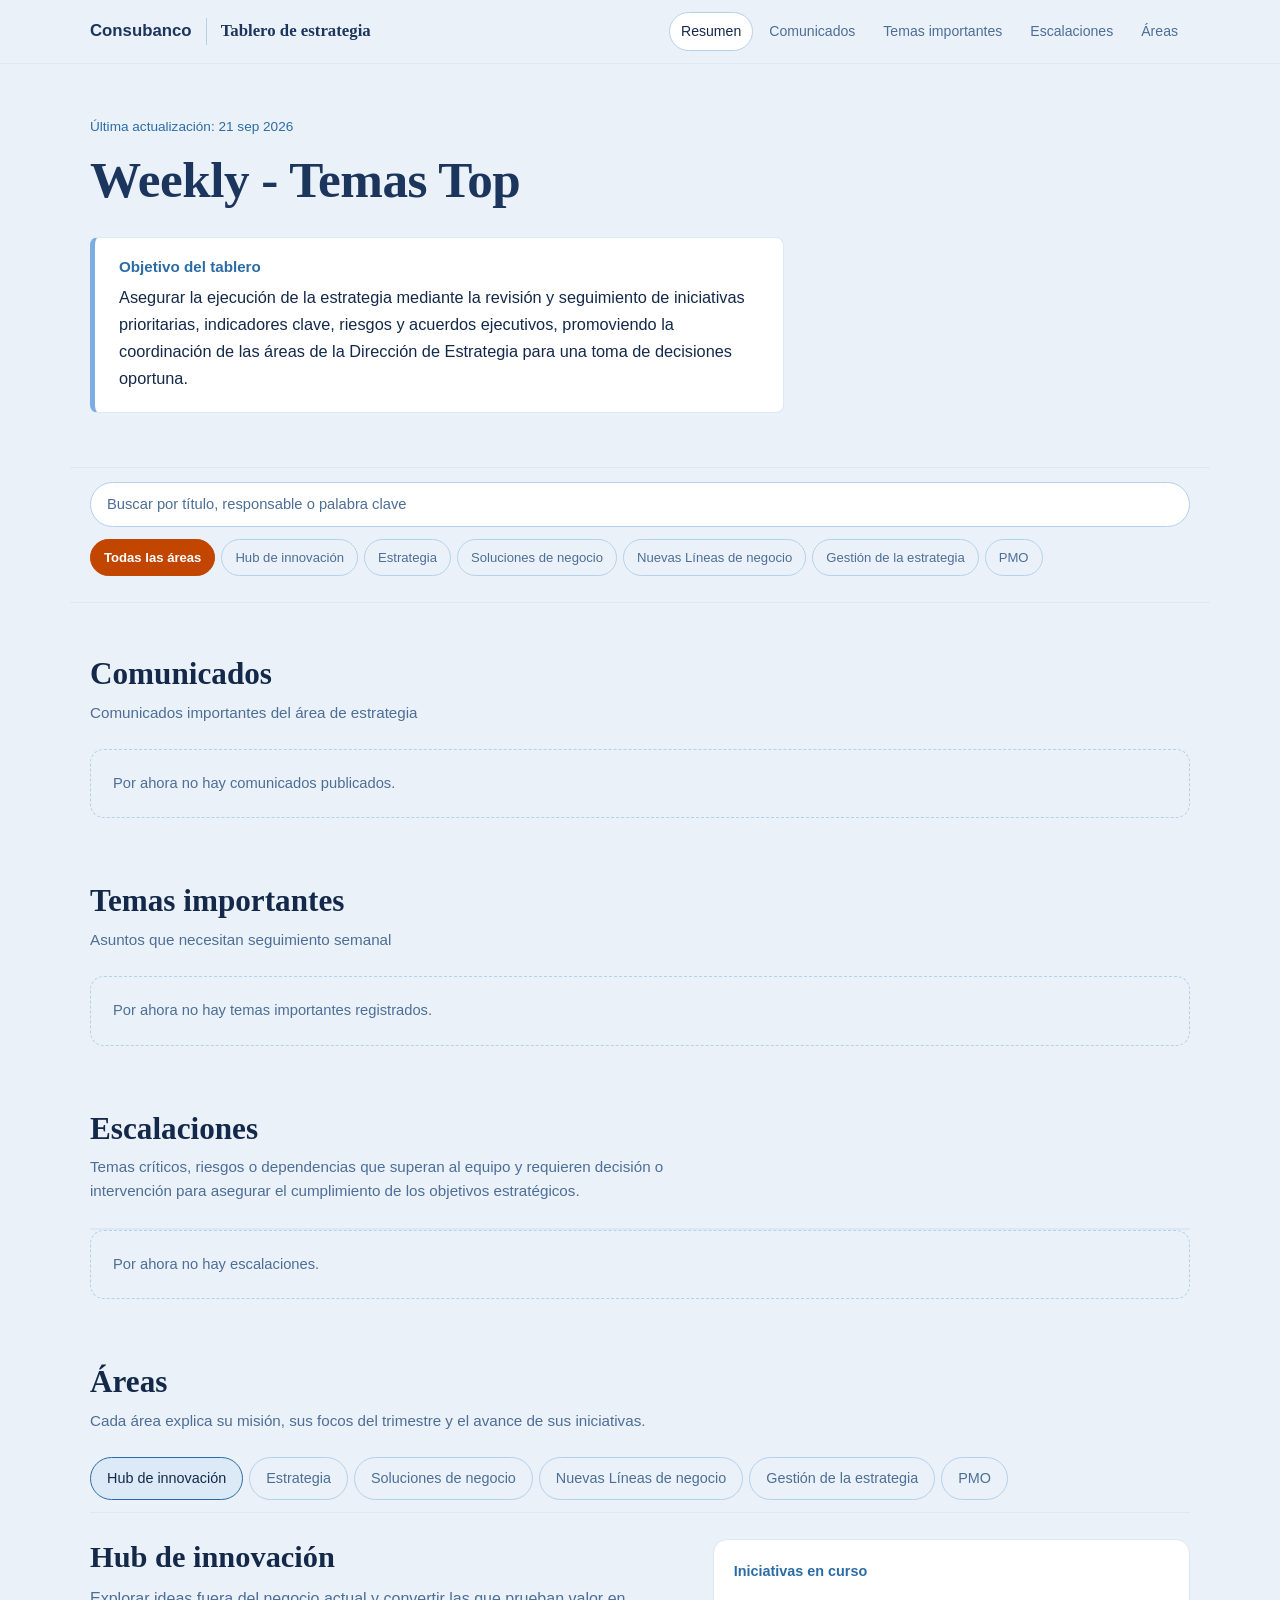
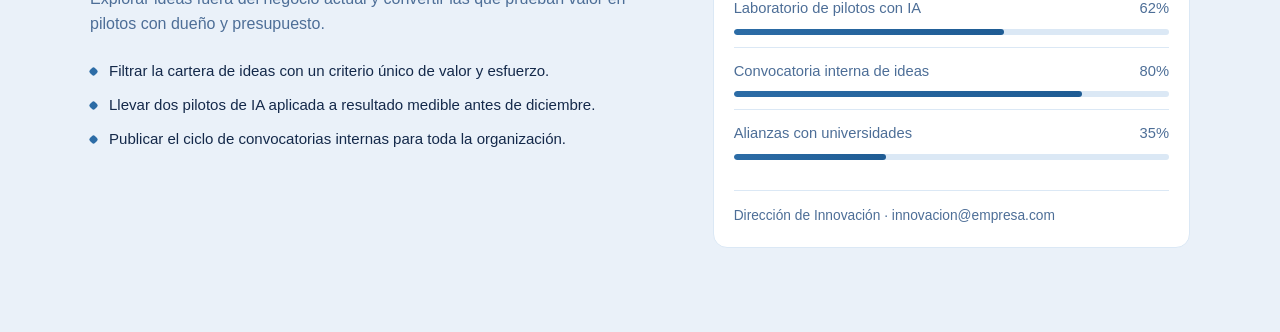
==== index.html @ c2666d83 "index.html" ====
<!DOCTYPE html>
<html lang="es">
<head>
<meta charset="utf-8">
<meta name="viewport" content="width=device-width, initial-scale=1">
<title>Tablero de estrategia · Consubanco</title>
<meta name="description" content="Weekly - Temas Top: comunicados, temas importantes, escalaciones y áreas de la Dirección de Estrategia.">
<meta name="color-scheme" content="light">
<meta name="theme-color" content="#eaf1f9">
<link rel="icon" href="logo-consubanco.png" type="image/png">
<style>
/* =========================================================
Tablero de estrategia — estilos
Paleta corporativa Consubanco, solo tema claro:
Azul Profundo, Azul Horizonte (dominante), Naranja Legado
(atención) y Rojo Cercanía (crítico).
Sin frameworks, sin dependencias externas.
========================================================= */

:root {
/* Paleta corporativa
Azul Profundo #1B355D · Pantone 534 C
Naranja Legado #E75301 · Pantone 166 C
Rojo Cercania #983920 · Pantone 174 C
Azul Horizonte #7DACE3 · Pantone 2142 C */

color-scheme: light;

--profundo: #1b355d; /* Azul Profundo 100% */
--horizonte: #7dace3; /* Azul Horizonte 100% */

--ink: #eaf1f9; /* Azul Horizonte 20%: fondo general */
--panel: #ffffff;
--panel-2: #dceaf7; /* Azul Horizonte 30% */
--line: #b4d1ea; /* Azul Horizonte 50% */
--line-soft: #dbe8f5;
--text: #14294a; /* Azul Profundo */
--muted: #4d6e97;

--azul: #2c6ca6; /* Azul Horizonte oscurecido: legible sobre blanco */
--azul-claro: #1f5c94;
--azul-tenue: #7dace3;
--naranja: #c24500; /* Naranja Legado oscurecido: legible sobre blanco */
--rojo: #8a3320; /* Rojo Cercanía oscurecido */

--radio: 14px;
--radio-s: 8px;
--ancho: 1140px;

--serif: "Iowan Old Style", "Palatino Linotype", Palatino, "Book Antiqua", Georgia, serif;
--sans: -apple-system, BlinkMacSystemFont, "Segoe UI", Roboto, "Helvetica Neue", Arial, sans-serif;
--mono: ui-monospace, SFMono-Regular, "SF Mono", Menlo, Consolas, monospace;
}

* { box-sizing: border-box; }

html { scroll-behavior: smooth; scroll-padding-top: 88px; }

body {
margin: 0;
background: var(--ink);
color: var(--text);
font-family: var(--sans);
font-size: 16px;
line-height: 1.6;
-webkit-font-smoothing: antialiased;
}

h1, h2, h3 { font-family: var(--serif); font-weight: 600; line-height: 1.2; margin: 0; }
p { margin: 0; }
a { color: inherit; }

.visually-hidden {
position: absolute; width: 1px; height: 1px;
padding: 0; margin: -1px; overflow: hidden;
clip: rect(0 0 0 0); white-space: nowrap; border: 0;
}

.skip {
position: absolute; left: -9999px; top: 0; z-index: 100;
background: var(--naranja); color: #ffffff;
padding: 10px 16px; border-radius: 0 0 var(--radio-s) 0;
font-weight: 600; text-decoration: none;
}
.skip:focus { left: 0; }

:focus-visible {
outline: 2px solid var(--naranja);
outline-offset: 2px;
border-radius: 4px;
}

/* ---------------- Barra superior ---------------- */

.topbar {
position: sticky; top: 0; z-index: 30;
background: var(--ink);
background: color-mix(in srgb, var(--ink) 92%, transparent);
backdrop-filter: blur(10px);
border-bottom: 1px solid var(--line-soft);
}
.topbar__inner {
max-width: var(--ancho);
margin: 0 auto;
padding: 12px 20px;
display: flex; align-items: center; gap: 18px; flex-wrap: wrap;
}

.brand { display: flex; align-items: center; gap: 14px; margin-right: auto; }
.brand__logo { display: block; height: 36px; width: auto; max-width: 180px; }
.brand__logo[hidden] { display: none; }
.brand__fallback {
font-weight: 700; font-size: 1.05rem; color: var(--profundo);
padding-right: 14px; border-right: 1px solid var(--line);
}
.brand__titulo {
font-family: var(--serif); font-size: 1.05rem; font-weight: 600; color: var(--profundo);
padding-left: 14px; border-left: 1px solid var(--line);
}
.brand__fallback:not([hidden]) + .brand__titulo { border-left: 0; padding-left: 0; }

.nav { display: flex; gap: 4px; flex-wrap: wrap; }
.nav a {
text-decoration: none;
color: var(--muted);
padding: 7px 11px;
border-radius: 999px;
font-size: .88rem;
border: 1px solid transparent;
}
.nav a:hover { color: var(--text); background: var(--panel); }
.nav a[aria-current="true"] {
color: var(--text);
background: var(--panel);
border-color: var(--line);
}

.ghost {
font: inherit; font-size: .84rem;
color: var(--muted);
background: transparent;
border: 1px solid var(--line);
border-radius: 999px;
padding: 7px 14px;
cursor: pointer;
}
.ghost:hover { color: var(--text); border-color: var(--naranja); }

/* ---------------- Hero / resumen ---------------- */

.hero {
max-width: var(--ancho);
margin: 0 auto;
padding: 52px 20px 28px;
}
.hero__kicker { color: var(--azul); font-size: .85rem; margin-bottom: 12px; }
.hero__foco {
font-size: clamp(2rem, 5vw, 3.2rem);
color: var(--profundo);
letter-spacing: -0.01em;
}

.objetivo {
margin-top: 26px;
max-width: 78ch;
background: var(--panel);
border: 1px solid var(--line-soft);
border-left: 5px solid var(--horizonte);
border-radius: var(--radio-s);
padding: 20px 24px;
}
.objetivo__titulo {
font-family: var(--sans);
font-size: .95rem;
font-weight: 700;
color: var(--azul);
margin-bottom: 8px;
}
.objetivo__texto { color: var(--text); font-size: 1.02rem; line-height: 1.65; }

/* ---------------- Filtros ---------------- */

.filtros {
position: sticky; top: 63px; z-index: 20;
max-width: var(--ancho);
margin: 26px auto 0;
padding: 14px 20px;
display: flex; align-items: center; gap: 12px; flex-wrap: wrap;
background: var(--ink);
background: color-mix(in srgb, var(--ink) 94%, transparent);
backdrop-filter: blur(8px);
border-top: 1px solid var(--line-soft);
border-bottom: 1px solid var(--line-soft);
}
.buscador { flex: 1 1 260px; display: block; }
.buscador input {
width: 100%;
font: inherit; font-size: .92rem;
color: var(--text);
background: var(--panel);
border: 1px solid var(--line);
border-radius: 999px;
padding: 10px 16px;
}
.buscador input::placeholder { color: var(--muted); }

.chips { display: flex; gap: 6px; flex-wrap: wrap; }
.chip {
font: inherit; font-size: .82rem;
cursor: pointer;
color: var(--muted);
background: transparent;
border: 1px solid var(--line);
border-radius: 999px;
padding: 7px 13px;
}
.chip:hover { color: var(--text); }
.chip[aria-pressed="true"] {
color: #ffffff;
background: var(--naranja);
border-color: var(--naranja);
font-weight: 600;
}

.filtros__estado { width: 100%; color: var(--muted); font-size: .8rem; }

/* ---------------- Bloques ---------------- */

.bloque {
max-width: var(--ancho);
margin: 0 auto;
padding: 52px 20px 12px;
}
.bloque__cab { margin-bottom: 24px; max-width: 70ch; }
.bloque__cab h2 { font-size: clamp(1.45rem, 3vw, 1.95rem); }
.bloque__desc { color: var(--muted); margin-top: 8px; font-size: .95rem; }

.vacio {
color: var(--muted);
border: 1px dashed var(--line);
border-radius: var(--radio);
padding: 22px;
font-size: .92rem;
}

/* Etiquetas de estado reutilizables */
.pill {
display: inline-block;
font-size: .74rem;
line-height: 1.5;
padding: 2px 10px;
border-radius: 999px;
border: 1px solid var(--line);
color: var(--muted);
white-space: nowrap;
}
.pill--alta { color: var(--rojo); border-color: var(--rojo); }
.pill--media { color: var(--naranja); border-color: var(--naranja); }
.pill--baja { color: var(--azul); border-color: var(--azul); }
.pill--info { color: var(--azul-claro); border-color: var(--azul-claro); }
.pill--nuevo { color: var(--azul); border-color: var(--azul); }

@supports (color: color-mix(in srgb, red 50%, transparent)) {
.pill--alta { border-color: color-mix(in srgb, var(--rojo) 55%, transparent); }
.pill--media { border-color: color-mix(in srgb, var(--naranja) 55%, transparent); }
.pill--baja { border-color: color-mix(in srgb, var(--azul) 55%, transparent); }
.pill--info { border-color: color-mix(in srgb, var(--azul-claro) 55%, transparent); }
.pill--nuevo { border-color: color-mix(in srgb, var(--azul) 55%, transparent); }
}

.meta { color: var(--muted); font-size: .82rem; }

/* ---------------- Comunicados (línea de tiempo) ---------------- */

.linea { list-style: none; margin: 0; padding: 0; }
.linea li {
display: grid;
grid-template-columns: 116px 1fr;
gap: 24px;
padding: 22px 0;
border-top: 1px solid var(--line-soft);
}
.linea li:last-child { border-bottom: 1px solid var(--line-soft); }
.linea__fecha { color: var(--muted); font-size: .84rem; padding-top: 3px; }
.linea__fecha b { display: block; color: var(--azul); font-size: 1.5rem; font-family: var(--serif); font-weight: 600; }
.linea__cuerpo h3 { font-size: 1.15rem; margin-bottom: 6px; }
.linea__cuerpo p { color: var(--muted); font-size: .94rem; max-width: 72ch; }
.linea__tags { display: flex; gap: 8px; flex-wrap: wrap; margin-top: 12px; align-items: center; }

/* ---------------- Temas importantes (rejilla) ---------------- */

.rejilla {
display: grid;
gap: 16px;
grid-template-columns: repeat(auto-fill, minmax(300px, 1fr));
}
.tema {
background: var(--panel);
border: 1px solid var(--line-soft);
border-radius: var(--radio);
padding: 20px;
display: flex; flex-direction: column; gap: 10px;
}
.tema h3 { font-size: 1.08rem; }
.tema__txt { color: var(--muted); font-size: .92rem; }
.tema__pie {
margin-top: auto; padding-top: 12px;
border-top: 1px solid var(--line-soft);
display: flex; justify-content: space-between; gap: 10px; align-items: center; flex-wrap: wrap;
}
.tema__tags { display: flex; gap: 6px; flex-wrap: wrap; }

/* ---------------- Escalaciones (tabla) ---------------- */

.tabla {
border: 1px solid var(--line-soft);
border-radius: var(--radio);
overflow: hidden;
}
.fila {
display: grid;
grid-template-columns: 6px 1fr 150px 130px;
align-items: center;
gap: 16px;
padding: 0;
background: var(--panel);
border-bottom: 1px solid var(--line-soft);
}
.fila:last-child { border-bottom: 0; }
.fila__barra { align-self: stretch; background: var(--line); }
.fila--critica .fila__barra { background: #983920; }
.fila--alta .fila__barra { background: var(--naranja); }
.fila--media .fila__barra { background: var(--azul); }
.fila--baja .fila__barra { background: var(--azul-tenue); }
.fila__main { padding: 16px 0; }
.fila__main h3 { font-size: 1.02rem; margin-bottom: 4px; }
.fila__main p { color: var(--muted); font-size: .88rem; max-width: 70ch; }
.fila__dueno { color: var(--muted); font-size: .85rem; padding: 16px 0; }
.fila__estado { padding: 16px 16px 16px 0; text-align: right; }
.fila__dias { display: block; color: var(--muted); font-size: .78rem; margin-top: 6px; }

/* ---------------- Áreas (pestañas) ---------------- */

.tabs {
display: flex; gap: 6px; flex-wrap: wrap;
border-bottom: 1px solid var(--line-soft);
padding-bottom: 12px;
margin-bottom: 26px;
}
.tab {
font: inherit; font-size: .9rem;
cursor: pointer;
background: transparent;
color: var(--muted);
border: 1px solid var(--line);
border-radius: 999px;
padding: 9px 16px;
}
.tab:hover { color: var(--text); }
.tab[aria-selected="true"] {
color: var(--text);
background: var(--panel-2);
border-color: var(--azul);
}

.area { display: grid; gap: 26px; grid-template-columns: minmax(0, 1.25fr) minmax(0, 1fr); align-items: start; }
.area[hidden] { display: none; }
.area__intro h3 { font-size: clamp(1.4rem, 3vw, 1.9rem); margin-bottom: 10px; }
.area__mision { color: var(--muted); max-width: 62ch; }
.area__focos { list-style: none; margin: 22px 0 0; padding: 0; display: grid; gap: 10px; }
.area__focos li {
display: flex; gap: 12px; align-items: flex-start;
font-size: .94rem;
padding-left: 0;
}
.area__focos li::before {
content: ""; flex: none;
width: 7px; height: 7px; margin-top: 9px;
border-radius: 2px; background: var(--azul);
transform: rotate(45deg);
}
.area__lado {
background: var(--panel);
border: 1px solid var(--line-soft);
border-radius: var(--radio);
padding: 20px;
}
.area__lado h4 { margin: 0 0 14px; font-family: var(--sans); font-size: .9rem; color: var(--azul); font-weight: 600; }
.iniciativa { padding: 12px 0; border-top: 1px solid var(--line-soft); }
.iniciativa:first-of-type { border-top: 0; padding-top: 0; }
.iniciativa__cab { display: flex; justify-content: space-between; gap: 10px; font-size: .92rem; }
.iniciativa__cab span { color: var(--muted); font-variant-numeric: tabular-nums; }
.barra {
margin-top: 8px; height: 6px; border-radius: 999px;
background: var(--line-soft); overflow: hidden;
}
.barra > i { display: block; height: 100%; background: linear-gradient(90deg, var(--azul) 0%, var(--azul-claro) 100%); border-radius: 999px; }
.area__contacto { margin-top: 18px; padding-top: 14px; border-top: 1px solid var(--line-soft); font-size: .86rem; color: var(--muted); }

main { padding-bottom: 72px; }

/* ---------------- Responsive ---------------- */

@media (max-width: 900px) {
.area { grid-template-columns: 1fr; }
.fila { grid-template-columns: 6px 1fr; }
.fila__dueno { padding: 0 0 8px; }
.fila__estado { padding: 0 16px 16px 0; text-align: left; grid-column: 2; }
}

@media (max-width: 720px) {
.topbar__inner { padding: 10px 16px; gap: 10px; }
.brand__logo { height: 30px; }
.nav { order: 3; width: 100%; overflow-x: auto; flex-wrap: nowrap; padding-bottom: 2px; }
.nav a { white-space: nowrap; }
.filtros { position: static; }
.hero { padding-top: 38px; }
.linea li { grid-template-columns: 1fr; gap: 8px; }
.linea__fecha { display: flex; align-items: baseline; gap: 8px; }
.linea__fecha b { font-size: 1.1rem; }
.bloque { padding-top: 40px; }
}

@media (prefers-reduced-motion: reduce) {
html { scroll-behavior: auto; }
* { transition: none !important; animation: none !important; }
}

@media print {
.filtros, .tabs, .nav { display: none !important; }
body { background: #fff; color: #000; }
.area[hidden] { display: grid !important; }
}

</style>
</head>
<body>
<a class="skip" href="#contenido">Ir al contenido</a>

<header class="topbar">
<div class="topbar__inner">
<div class="brand">
<img class="brand__logo" src="logo-consubanco.png" alt="Consubanco"
onerror="this.hidden=true;this.nextElementSibling.hidden=false;">
<span class="brand__fallback" hidden>Consubanco</span>
<strong class="brand__titulo">Tablero de estrategia</strong>
</div>

<nav class="nav" aria-label="Secciones del tablero">
<a href="#resumen">Resumen</a>
<a href="#comunicados">Comunicados</a>
<a href="#temas">Temas importantes</a>
<a href="#escalaciones">Escalaciones</a>
<a href="#areas">Áreas</a>
</nav>
</div>
</header>

<main id="contenido">

<!-- ============ RESUMEN ============ -->
<section id="resumen" class="hero" aria-labelledby="h-resumen">
<p class="hero__kicker" id="meta-actualizado">Última actualización: —</p>
<h1 id="h-resumen" class="hero__foco">Weekly - Temas Top</h1>

<div class="objetivo">
<h2 class="objetivo__titulo">Objetivo del tablero</h2>
<p class="objetivo__texto" id="objetivo-texto"></p>
</div>
</section>

<!-- ============ FILTROS ============ -->
<div class="filtros" role="search">
<label class="buscador">
<span class="visually-hidden">Buscar en el tablero</span>
<input id="buscar" type="search" placeholder="Buscar por título, responsable o palabra clave" autocomplete="off">
</label>
<div class="chips" id="chips-area" role="group" aria-label="Filtrar por área"></div>
<p class="filtros__estado" id="estado-filtro" role="status" aria-live="polite"></p>
</div>

<!-- ============ COMUNICADOS ============ -->
<section id="comunicados" class="bloque" aria-labelledby="h-comunicados">
<div class="bloque__cab">
<h2 id="h-comunicados">Comunicados</h2>
<p class="bloque__desc">Comunicados importantes del área de estrategia</p>
</div>
<ol class="linea" id="lista-comunicados"></ol>
<p class="vacio" id="vacio-comunicados" hidden></p>
</section>

<!-- ============ TEMAS IMPORTANTES ============ -->
<section id="temas" class="bloque" aria-labelledby="h-temas">
<div class="bloque__cab">
<h2 id="h-temas">Temas importantes</h2>
<p class="bloque__desc">Asuntos que necesitan seguimiento semanal</p>
</div>
<div class="rejilla" id="lista-temas"></div>
<p class="vacio" id="vacio-temas" hidden></p>
</section>

<!-- ============ ESCALACIONES ============ -->
<section id="escalaciones" class="bloque" aria-labelledby="h-escalaciones">
<div class="bloque__cab">
<h2 id="h-escalaciones">Escalaciones</h2>
<p class="bloque__desc">Temas críticos, riesgos o dependencias que superan al equipo y requieren decisión o intervención para asegurar el cumplimiento de los objetivos estratégicos.</p>
</div>
<div class="tabla" id="lista-escalaciones"></div>
<p class="vacio" id="vacio-escalaciones" hidden></p>
</section>

<!-- ============ ÁREAS ============ -->
<section id="areas" class="bloque" aria-labelledby="h-areas">
<div class="bloque__cab">
<h2 id="h-areas">Áreas</h2>
<p class="bloque__desc">Cada área explica su misión, sus focos del trimestre y el avance de sus iniciativas.</p>
</div>

<div class="tabs" id="tabs-areas" role="tablist" aria-label="Áreas de la Dirección de Estrategia"></div>
<div id="paneles-areas"></div>
</section>

</main>

<!-- ================= DATOS: edita aquí ================= -->
<script>
/* =========================================================
DATOS DEL TABLERO
Este es el único bloque que necesitas editar.
Reglas:
- "area" debe coincidir con un id de la lista AREAS.
- Las fechas van en formato ISO: "AAAA-MM-DD".
- Prioridad/severidad: "critica" | "alta" | "media" | "baja".
- Para publicar un comunicado o tema, agrega un objeto dentro de su lista [ ].
========================================================= */

window.TABLERO = {

meta: {
actualizado: "2026-09-21",
foco: "Weekly - Temas Top",
objetivo:
"Asegurar la ejecución de la estrategia mediante la revisión y seguimiento de iniciativas " +
"prioritarias, indicadores clave, riesgos y acuerdos ejecutivos, promoviendo la coordinación " +
"de las áreas de la Dirección de Estrategia para una toma de decisiones oportuna."
},

/* ---------- Áreas ---------- */
areas: [
{
id: "hub-innovacion",
nombre: "Hub de innovación",
lider: "Dirección de Innovación",
mision:
"Explorar ideas fuera del negocio actual y convertir las que prueban valor en pilotos con dueño y presupuesto.",
focos: [
"Filtrar la cartera de ideas con un criterio único de valor y esfuerzo.",
"Llevar dos pilotos de IA aplicada a resultado medible antes de diciembre.",
"Publicar el ciclo de convocatorias internas para toda la organización."
],
iniciativas: [
{ nombre: "Laboratorio de pilotos con IA", avance: 62 },
{ nombre: "Convocatoria interna de ideas", avance: 80 },
{ nombre: "Alianzas con universidades", avance: 35 }
],
contacto: "innovacion@empresa.com"
},
{
id: "estrategia",
nombre: "Estrategia",
lider: "Vicepresidencia de Estrategia",
mision:
"Definir hacia dónde va la compañía, con qué apuestas compite y cómo se mide el avance.",
focos: [
"Cerrar el marco estratégico 2027 con metas por unidad de negocio.",
"Revisar el mapa competitivo cada trimestre con datos de mercado.",
"Traducir la estrategia a objetivos que los equipos puedan usar."
],
iniciativas: [
{ nombre: "Marco estratégico 2027", avance: 48 },
{ nombre: "Tablero de indicadores corporativos", avance: 70 },
{ nombre: "Análisis competitivo regional", avance: 55 }
],
contacto: "estrategia@empresa.com"
},
{
id: "soluciones-negocio",
nombre: "Soluciones de negocio",
lider: "Dirección de Soluciones",
mision:
"Diseñar y entregar soluciones que resuelvan necesidades reales de las áreas operativas y de los clientes.",
focos: [
"Estandarizar el levantamiento de requerimientos por unidad.",
"Reducir el tiempo entre solicitud y solución entregada.",
"Medir adopción real, no solo entregas cerradas."
],
iniciativas: [
{ nombre: "Catálogo único de soluciones", avance: 66 },
{ nombre: "Rediseño del proceso de atención", avance: 41 },
{ nombre: "Automatización de reportes operativos", avance: 74 }
],
contacto: "soluciones@empresa.com"
},
{
id: "nuevas-lineas",
nombre: "Nuevas Líneas de negocio",
lider: "Dirección de Nuevas Líneas de Negocio",
mision:
"Identificar, evaluar y lanzar nuevas fuentes de ingreso alineadas con la estrategia, desde la oportunidad hasta el caso de negocio aprobado.",
focos: [
"Mantener un embudo de oportunidades evaluadas con criterios comunes.",
"Llevar los casos de negocio priorizados a comité con dueño y presupuesto.",
"Medir la tracción de cada línea lanzada durante sus primeros meses."
],
iniciativas: [
{ nombre: "Embudo de oportunidades", avance: 40 },
{ nombre: "Casos de negocio priorizados", avance: 25 },
{ nombre: "Seguimiento de líneas lanzadas", avance: 10 }
],
contacto: "nuevas.lineas@empresa.com"
},
{
id: "gestion-estrategia",
nombre: "Gestión de la estrategia",
lider: "Oficina de Gestión Estratégica",
mision:
"Mantener viva la estrategia: seguimiento, ritmo de revisión, comunicación y rendición de cuentas.",
focos: [
"Sostener el ritmo de revisión mensual con evidencia, no con opiniones.",
"Cerrar la brecha entre lo planeado y lo ejecutado en cada unidad.",
"Mantener este tablero como fuente única de verdad."
],
iniciativas: [
{ nombre: "Ritmo de seguimiento mensual", avance: 88 },
{ nombre: "Modelo de rendición de cuentas", avance: 52 },
{ nombre: "Comunicación de la estrategia", avance: 60 }
],
contacto: "gestion.estrategia@empresa.com"
},
{
id: "pmo",
nombre: "PMO",
lider: "Oficina de Proyectos",
mision:
"Asegurar que el portafolio se ejecuta con método, con recursos claros y con riesgos visibles a tiempo.",
focos: [
"Mantener el portafolio priorizado y sin proyectos huérfanos.",
"Elevar riesgos críticos en menos de 48 horas.",
"Publicar el estado del portafolio cada dos semanas."
],
iniciativas: [
{ nombre: "Priorización del portafolio", avance: 77 },
{ nombre: "Gestión de riesgos y dependencias", avance: 58 },
{ nombre: "Plantillas y gobierno de proyectos", avance: 92 }
],
contacto: "pmo@empresa.com"
}
],

/* ---------- Comunicados ---------- */
comunicados: [],

/* ---------- Temas importantes ---------- */
temas: [],

/* ---------- Escalaciones ---------- */
escalaciones: []
};

</script>

<!-- ================= LÓGICA: no hace falta tocar ================= -->
<script>
/* =========================================================
LÓGICA DEL TABLERO
Render a partir de window.TABLERO (bloque de datos de arriba).
Sin dependencias: JavaScript estándar del navegador.
========================================================= */

(function () {
"use strict";

var D = window.TABLERO;
var $ = function (sel) { return document.querySelector(sel); };

if (!D) {
document.getElementById("contenido").innerHTML =
'<section class="bloque"><p class="vacio">No se cargaron los datos del tablero (window.TABLERO). ' +
'Revisa que el script de datos esté antes del script de lógica.</p></section>';
return;
}

D.meta = D.meta || {};
D.areas = D.areas || [];
D.comunicados = D.comunicados || [];
D.temas = D.temas || [];
D.escalaciones = D.escalaciones || [];

/* ---------------- Utilidades ---------------- */

var MESES = ["ene", "feb", "mar", "abr", "may", "jun",
"jul", "ago", "sep", "oct", "nov", "dic"];

function esc(v) {
return String(v == null ? "" : v)
.replace(/&/g, "&amp;").replace(/</g, "&lt;").replace(/>/g, "&gt;")
.replace(/"/g, "&quot;").replace(/'/g, "&#39;");
}

function partes(iso) {
var m = /^(\d{4})-(\d{2})-(\d{2})$/.exec(String(iso || ""));
if (!m) return null;
return { a: +m[1], m: +m[2], d: +m[3] };
}

function fechaLarga(iso) {
var p = partes(iso);
return p ? p.d + " " + MESES[p.m - 1] + " " + p.a : String(iso || "");
}

function diasDesde(iso) {
var p = partes(iso);
if (!p) return null;
var ini = Date.UTC(p.a, p.m - 1, p.d);
var hoy = new Date();
var fin = Date.UTC(hoy.getFullYear(), hoy.getMonth(), hoy.getDate());
return Math.max(0, Math.round((fin - ini) / 86400000));
}

function nombreArea(id) {
for (var i = 0; i < D.areas.length; i++) {
if (D.areas[i].id === id) return D.areas[i].nombre;
}
return "Sin área";
}

function claseNivel(n) {
var v = String(n || "").toLowerCase();
if (v === "critica" || v === "crítica" || v === "alta") return "pill--alta";
if (v === "media") return "pill--media";
if (v === "baja") return "pill--baja";
return "pill--info";
}

function texto(obj) {
var out = [];
Object.keys(obj).forEach(function (k) {
var v = obj[k];
if (typeof v === "string" || typeof v === "number") out.push(v);
});
out.push(nombreArea(obj.area));
return out.join(" ");
}

function normaliza(s) {
s = String(s || "").toLowerCase();
return s.normalize ? s.normalize("NFD").replace(/[\u0300-\u036f]/g, "") : s;
}

function porFecha(campo) {
return function (a, b) { return String(b[campo] || "").localeCompare(String(a[campo] || "")); };
}

/* ---------------- Estado de filtros ---------------- */

var estado = { area: "todas", q: "" };

function pasa(item) {
if (estado.area !== "todas" && item.area !== estado.area) return false;
if (!estado.q) return true;
return normaliza(texto(item)).indexOf(normaliza(estado.q)) !== -1;
}

/* Mensaje vacío: distingue "no hay datos" de "no hay coincidencias" */
function vacio(id, visibles, total, sinDatos) {
var n = document.getElementById(id);
if (!n) return;
n.hidden = visibles > 0;
n.textContent = total === 0
? sinDatos
: "No hay resultados para este filtro. Prueba con otra área o limpia la búsqueda.";
}

/* ---------------- Cabecera ---------------- */

function pintarCabecera() {
$("#meta-actualizado").textContent = "Última actualización: " + fechaLarga(D.meta.actualizado);
if (D.meta.foco) $("#h-resumen").textContent = D.meta.foco;
$("#objetivo-texto").textContent = D.meta.objetivo || "";
}

/* ---------------- Filtros ---------------- */

function pintarChips() {
var lista = [{ id: "todas", nombre: "Todas las áreas" }].concat(D.areas);
var cont = $("#chips-area");
cont.innerHTML = lista.map(function (a) {
return '<button type="button" class="chip" data-area="' + esc(a.id) + '" ' +
'aria-pressed="' + (a.id === estado.area) + '">' + esc(a.nombre) + "</button>";
}).join("");

cont.addEventListener("click", function (ev) {
var b = ev.target.closest(".chip");
if (!b) return;
estado.area = b.getAttribute("data-area");
Array.prototype.forEach.call(this.querySelectorAll(".chip"), function (c) {
c.setAttribute("aria-pressed", String(c.getAttribute("data-area") === estado.area));
});
pintarTodo();
});
}

function pintarBuscador() {
var input = $("#buscar");
var t;
input.addEventListener("input", function () {
clearTimeout(t);
var v = input.value;
t = setTimeout(function () { estado.q = v.trim(); pintarTodo(); }, 140);
});
}

/* ---------------- Secciones ---------------- */

function pintarComunicados() {
var datos = D.comunicados.filter(pasa).sort(porFecha("fecha"));
$("#lista-comunicados").innerHTML = datos.map(function (c) {
var p = partes(c.fecha);
return "<li>" +
'<div class="linea__fecha"><b>' + (p ? esc(p.d) : "") + "</b>" +
"<span>" + (p ? esc(MESES[p.m - 1] + " " + p.a) : esc(c.fecha)) + "</span></div>" +
'<div class="linea__cuerpo">' +
"<h3>" + esc(c.titulo) + "</h3>" +
"<p>" + esc(c.resumen) + "</p>" +
'<div class="linea__tags">' +
'<span class="pill pill--info">' + esc(c.etiqueta || "Comunicado") + "</span>" +
'<span class="pill">' + esc(nombreArea(c.area)) + "</span>" +
'<span class="meta">Publicado por ' + esc(c.autor || "—") + "</span>" +
"</div>" +
"</div>" +
"</li>";
}).join("");
vacio("vacio-comunicados", datos.length, D.comunicados.length,
"Por ahora no hay comunicados publicados.");
return datos.length;
}

function pintarTemas() {
var datos = D.temas.filter(pasa).sort(porFecha("actualizado"));
$("#lista-temas").innerHTML = datos.map(function (t) {
return '<article class="tema">' +
"<h3>" + esc(t.titulo) + "</h3>" +
'<p class="tema__txt">' + esc(t.detalle) + "</p>" +
'<div class="tema__pie">' +
'<div class="tema__tags">' +
'<span class="pill ' + claseNivel(t.prioridad) + '">Prioridad ' + esc(t.prioridad) + "</span>" +
'<span class="pill">' + esc(t.estado) + "</span>" +
"</div>" +
'<span class="meta">' + esc(t.responsable) + " · " + esc(fechaLarga(t.actualizado)) + "</span>" +
"</div>" +
"</article>";
}).join("");
vacio("vacio-temas", datos.length, D.temas.length,
"Por ahora no hay temas importantes registrados.");
return datos.length;
}

function pintarEscalaciones() {
var orden = { critica: 0, alta: 1, media: 2, baja: 3 };
var datos = D.escalaciones.filter(pasa).sort(function (a, b) {
var ca = String(a.estado).toLowerCase() === "cerrada" ? 1 : 0;
var cb = String(b.estado).toLowerCase() === "cerrada" ? 1 : 0;
if (ca !== cb) return ca - cb;
var oa = orden[String(a.severidad).toLowerCase()];
var ob = orden[String(b.severidad).toLowerCase()];
return (oa === undefined ? 9 : oa) - (ob === undefined ? 9 : ob);
});

$("#lista-escalaciones").innerHTML = datos.map(function (e) {
var cerrada = String(e.estado).toLowerCase() === "cerrada";
var dias = diasDesde(e.abierta);
return '<article class="fila fila--' + esc(String(e.severidad).toLowerCase()) + '">' +
'<div class="fila__barra" aria-hidden="true"></div>' +
'<div class="fila__main">' +
"<h3>" + esc(e.titulo) + "</h3>" +
"<p>" + esc(e.detalle) + "</p>" +
"</div>" +
'<div class="fila__dueno">' + esc(e.responsable) + "<br>" +
'<span class="meta">' + esc(nombreArea(e.area)) + "</span></div>" +
'<div class="fila__estado">' +
'<span class="pill ' + (cerrada ? "pill--baja" : claseNivel(e.severidad)) + '">' +
esc(e.estado) + "</span>" +
'<span class="fila__dias">' +
(cerrada
? "Cerrada el " + esc(fechaLarga(e.cerrada || e.abierta))
: (dias === null ? "" : "Abierta hace " + dias + " días")) +
"</span>" +
"</div>" +
"</article>";
}).join("");
vacio("vacio-escalaciones", datos.length, D.escalaciones.length,
"Por ahora no hay escalaciones.");
return datos.length;
}

/* ---------------- Áreas (pestañas) ---------------- */

function pintarAreas() {
$("#tabs-areas").innerHTML = D.areas.map(function (a, i) {
return '<button type="button" class="tab" role="tab" id="tab-' + esc(a.id) + '" ' +
'aria-controls="panel-' + esc(a.id) + '" aria-selected="' + (i === 0) + '" ' +
'tabindex="' + (i === 0 ? "0" : "-1") + '">' + esc(a.nombre) + "</button>";
}).join("");

$("#paneles-areas").innerHTML = D.areas.map(function (a, i) {
var inis = (a.iniciativas || []).map(function (x) {
var pct = Math.max(0, Math.min(100, Number(x.avance) || 0));
return '<div class="iniciativa">' +
'<div class="iniciativa__cab"><span>' + esc(x.nombre) + "</span><span>" + pct + "%</span></div>" +
'<div class="barra" role="img" aria-label="Avance ' + pct + ' por ciento">' +
'<i style="width:' + pct + '%"></i></div>' +
"</div>";
}).join("");

return '<section class="area" id="panel-' + esc(a.id) + '" role="tabpanel" ' +
'aria-labelledby="tab-' + esc(a.id) + '" tabindex="0"' + (i === 0 ? "" : " hidden") + ">" +
'<div class="area__intro">' +
"<h3>" + esc(a.nombre) + "</h3>" +
'<p class="area__mision">' + esc(a.mision) + "</p>" +
'<ul class="area__focos">' +
(a.focos || []).map(function (f) { return "<li>" + esc(f) + "</li>"; }).join("") +
"</ul>" +
"</div>" +
'<div class="area__lado">' +
"<h4>Iniciativas en curso</h4>" + inis +
'<p class="area__contacto">' + esc(a.lider || "") +
(a.contacto ? " · " + esc(a.contacto) : "") + "</p>" +
"</div>" +
"</section>";
}).join("");

var tabs = Array.prototype.slice.call($("#tabs-areas").querySelectorAll(".tab"));

function activar(i, mover) {
tabs.forEach(function (t, j) {
var on = i === j;
t.setAttribute("aria-selected", String(on));
t.tabIndex = on ? 0 : -1;
document.getElementById(t.getAttribute("aria-controls")).hidden = !on;
});
if (mover) tabs[i].focus();
}

tabs.forEach(function (t, i) {
t.addEventListener("click", function () { activar(i, false); });
t.addEventListener("keydown", function (ev) {
var k = ev.key;
if (k === "ArrowRight" || k === "ArrowDown") { ev.preventDefault(); activar((i + 1) % tabs.length, true); }
if (k === "ArrowLeft" || k === "ArrowUp") { ev.preventDefault(); activar((i - 1 + tabs.length) % tabs.length, true); }
if (k === "Home") { ev.preventDefault(); activar(0, true); }
if (k === "End") { ev.preventDefault(); activar(tabs.length - 1, true); }
});
});
}

/* ---------------- Sección activa en el menú ---------------- */

function iniciarNav() {
var enlaces = Array.prototype.slice.call(document.querySelectorAll(".nav a"));
var secciones = enlaces
.map(function (a) { return document.querySelector(a.getAttribute("href")); })
.filter(Boolean);

if (!("IntersectionObserver" in window) || !secciones.length) return;

var obs = new IntersectionObserver(function (entradas) {
entradas.forEach(function (e) {
if (!e.isIntersecting) return;
enlaces.forEach(function (a) {
a.setAttribute("aria-current", String(a.getAttribute("href") === "#" + e.target.id));
});
});
}, { rootMargin: "-40% 0px -55% 0px" });

secciones.forEach(function (s) { obs.observe(s); });
}

/* ---------------- Orquestación ---------------- */

function pintarTodo() {
var n = pintarComunicados() + pintarTemas() + pintarEscalaciones();
var total = D.comunicados.length + D.temas.length + D.escalaciones.length;
var filtro = estado.area === "todas" ? "todas las áreas" : nombreArea(estado.area);
if (total === 0) { $("#estado-filtro").textContent = ""; return; }
$("#estado-filtro").textContent =
"Mostrando " + n + " de " + total + " registros · " + filtro +
(estado.q ? ' · búsqueda: "' + estado.q + '"' : "");
}

pintarCabecera();
pintarChips();
pintarBuscador();
pintarAreas();
iniciarNav();
pintarTodo();
})();

</script>
</body>
</html>
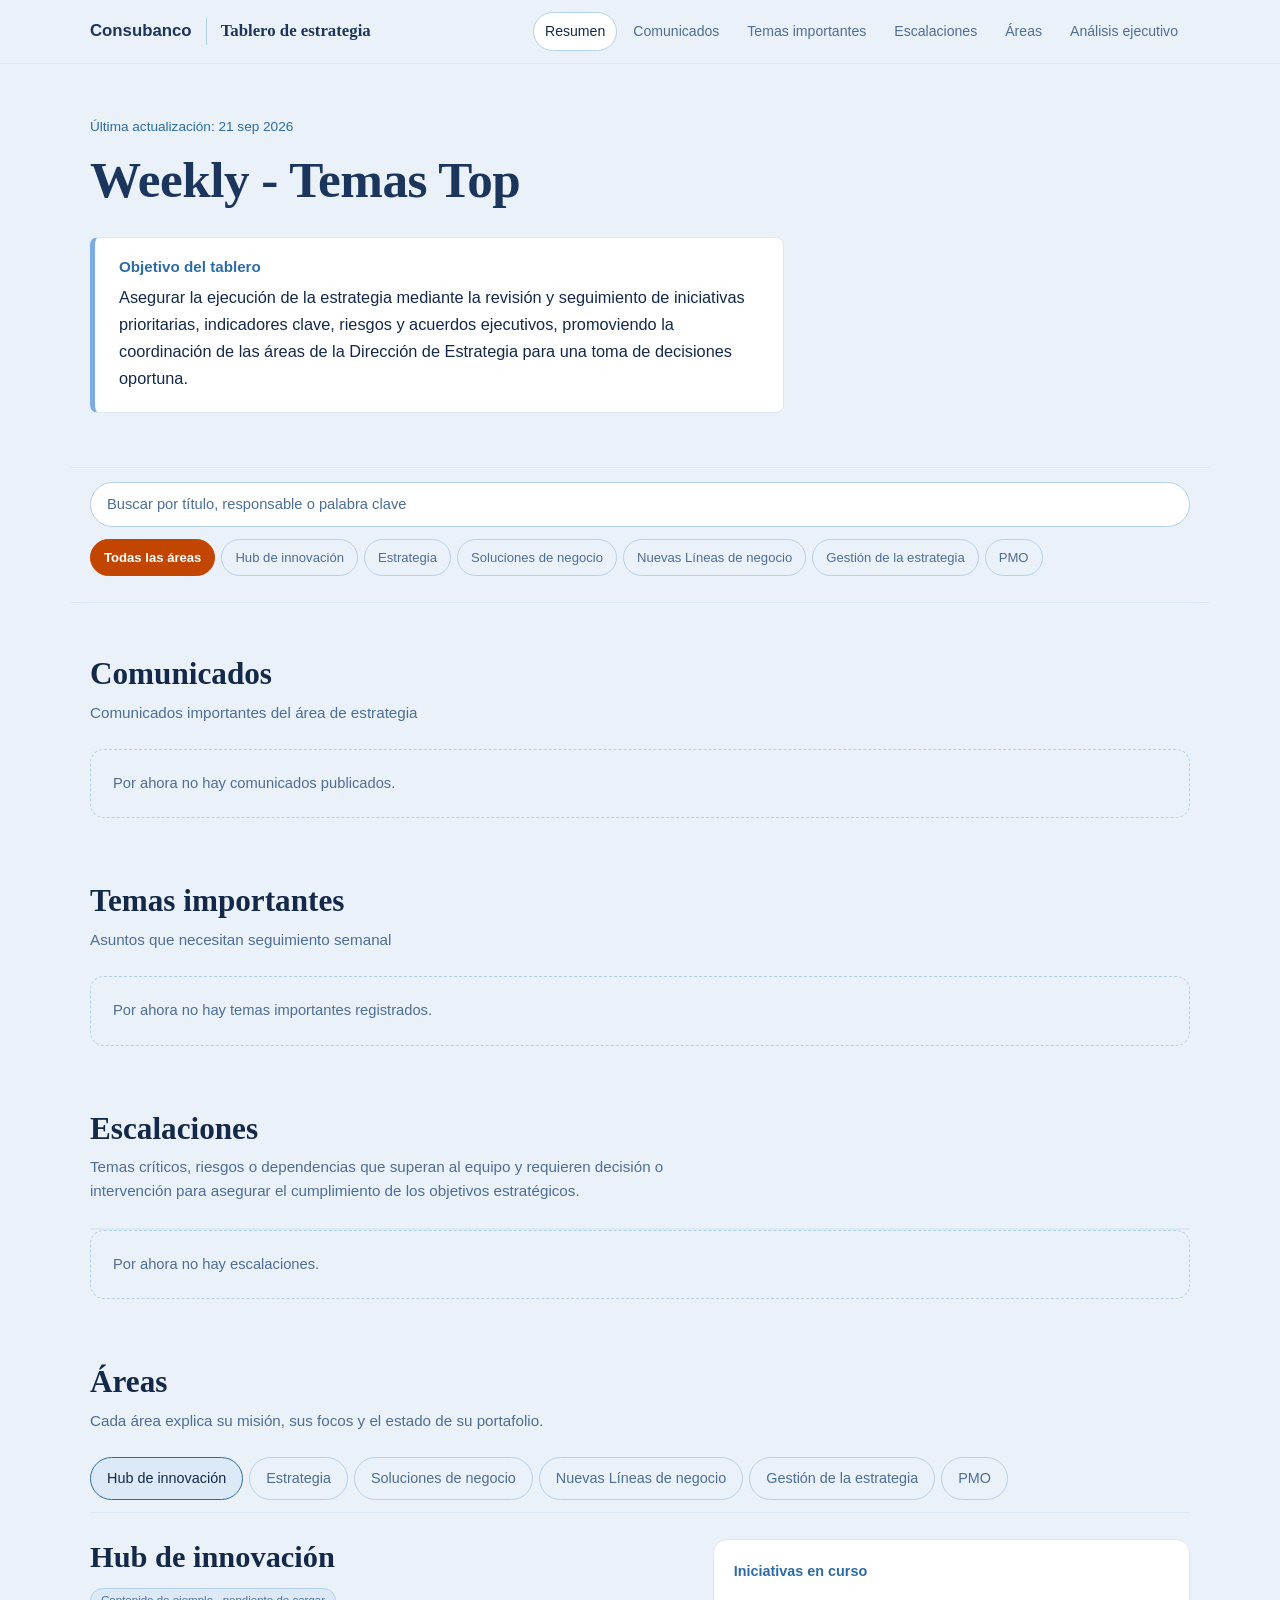
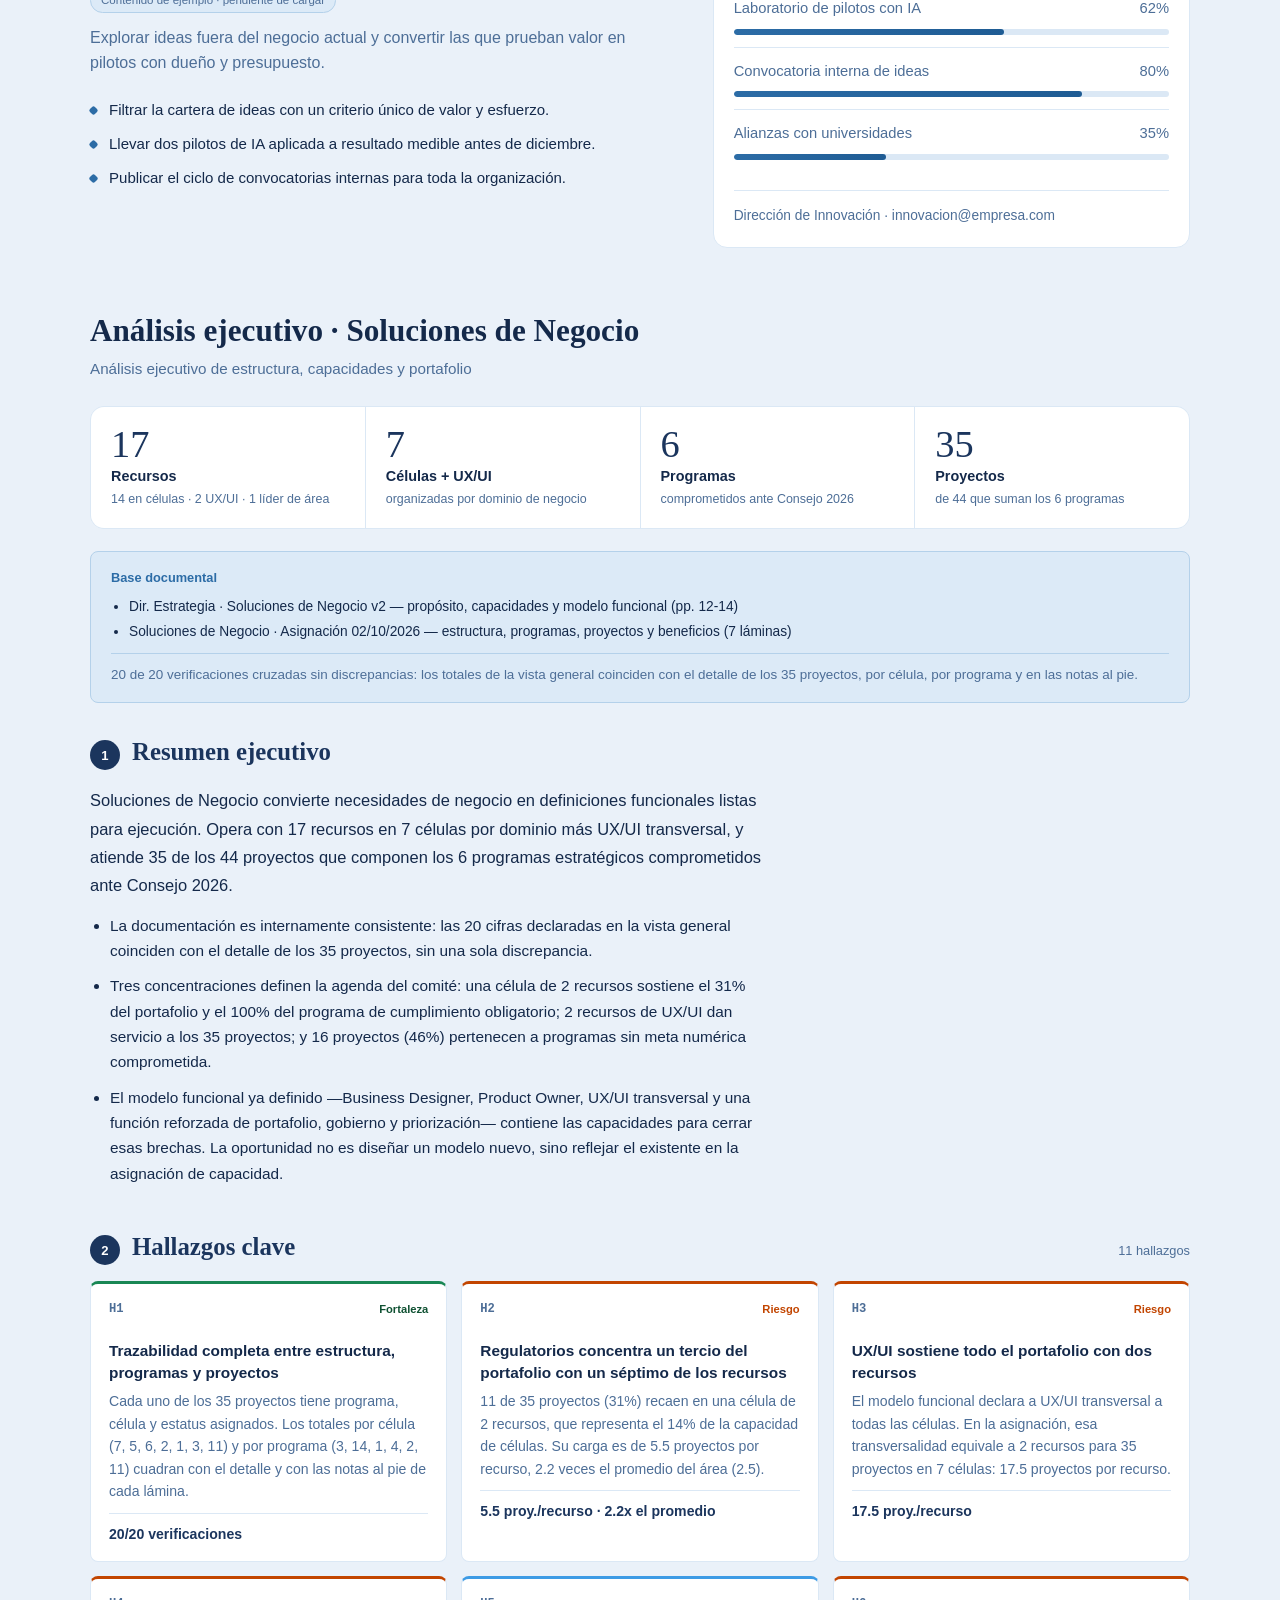
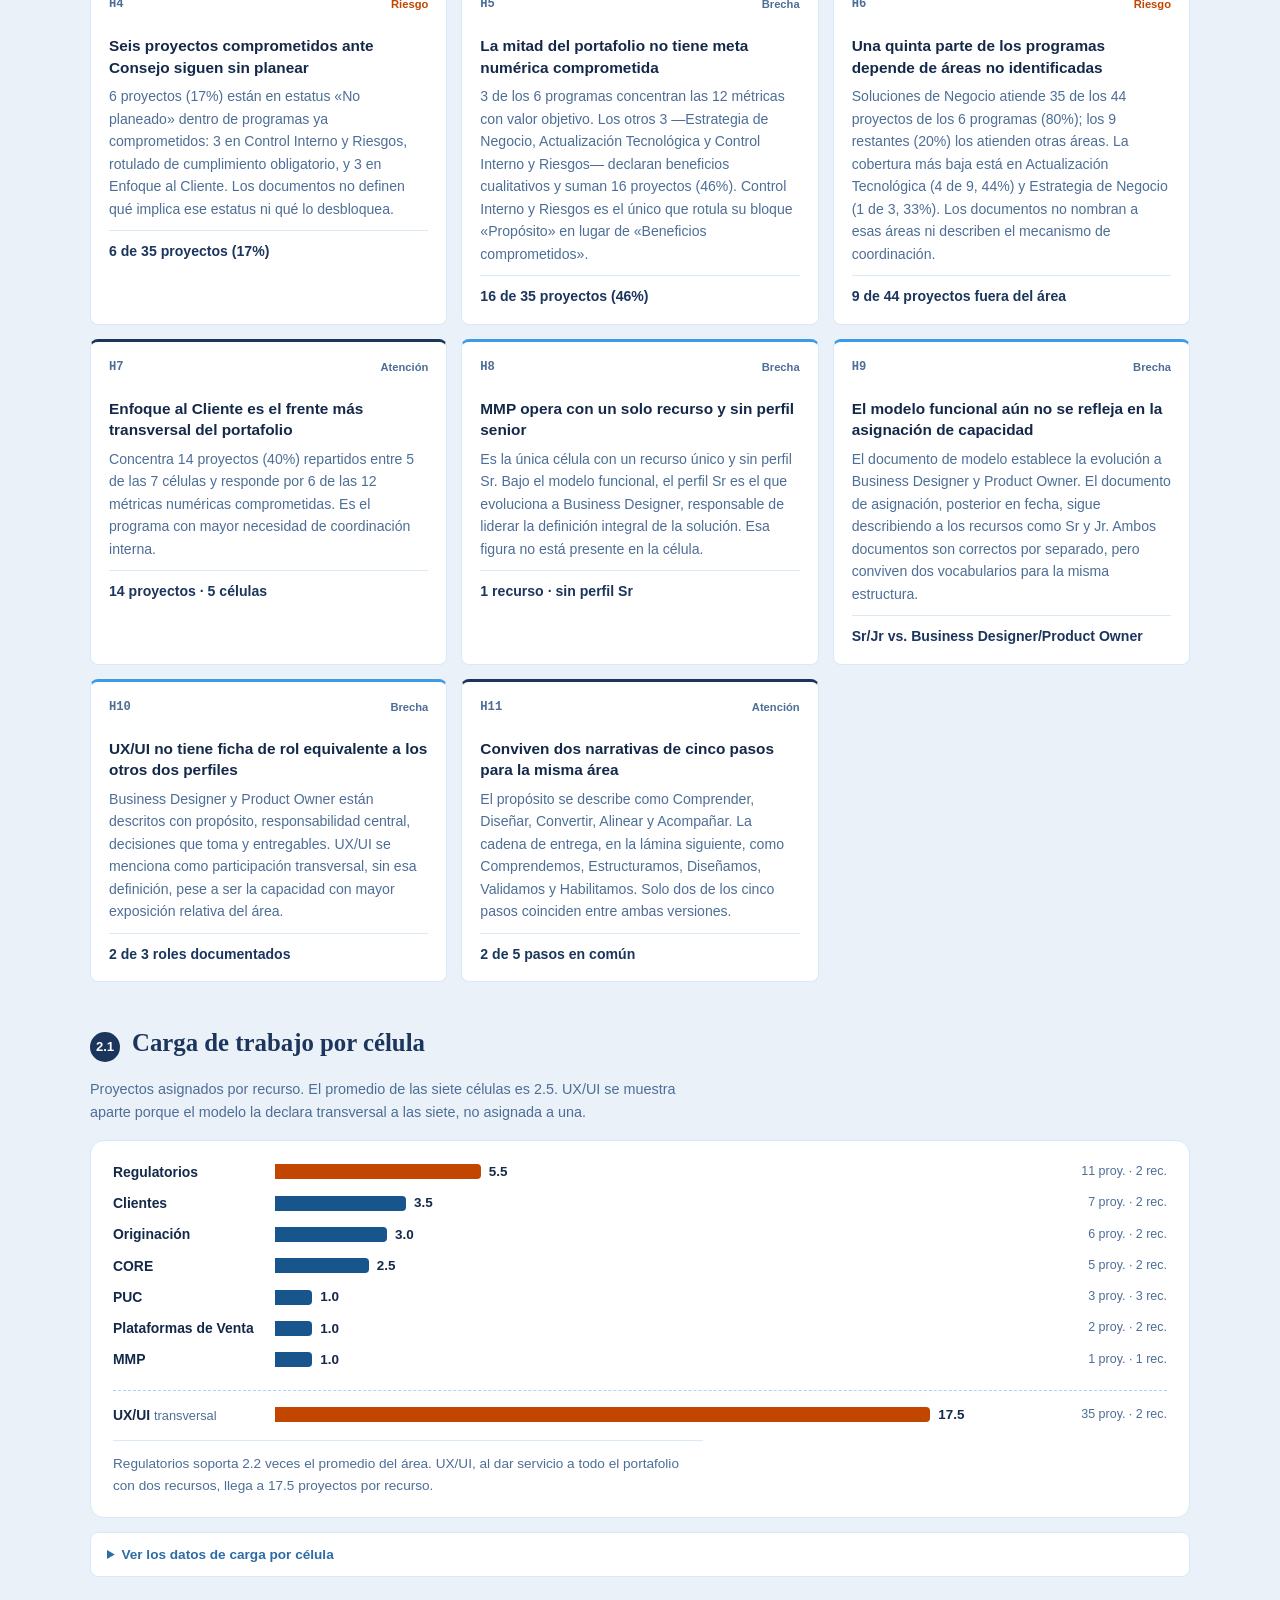
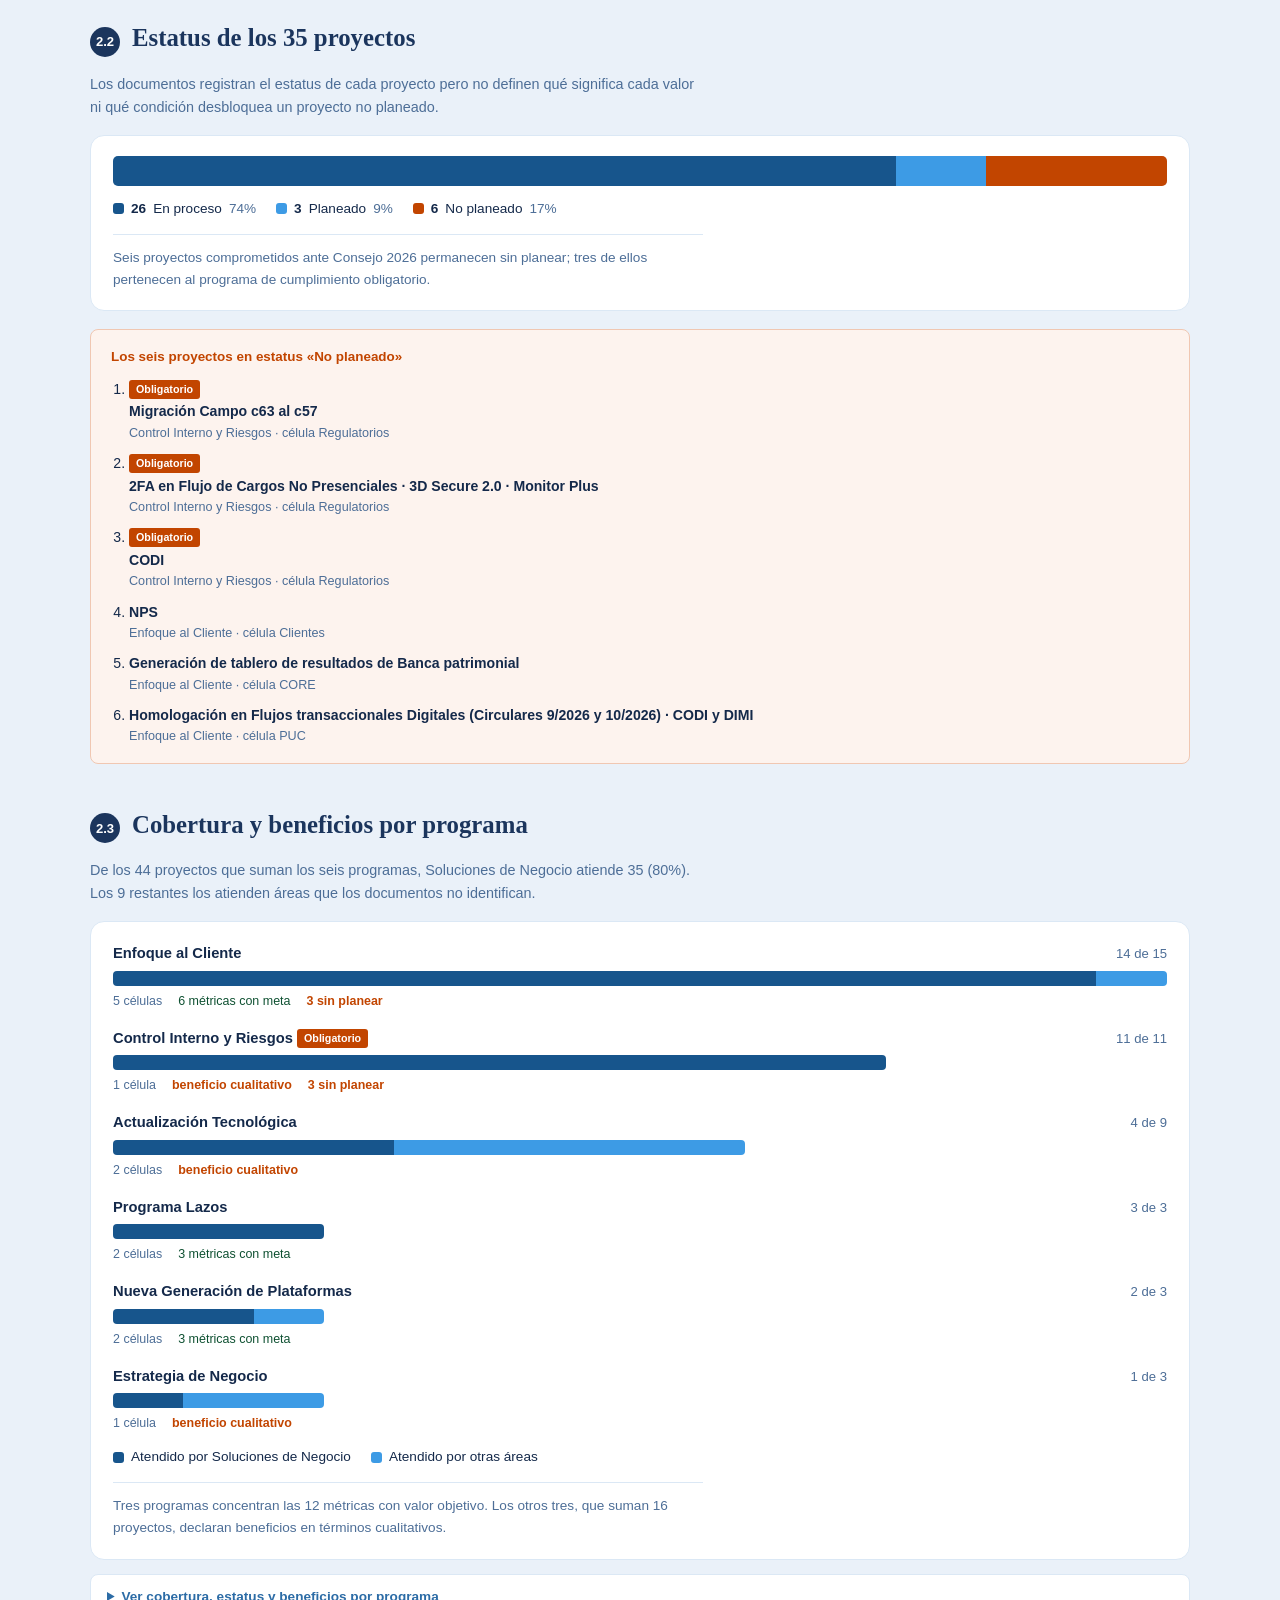
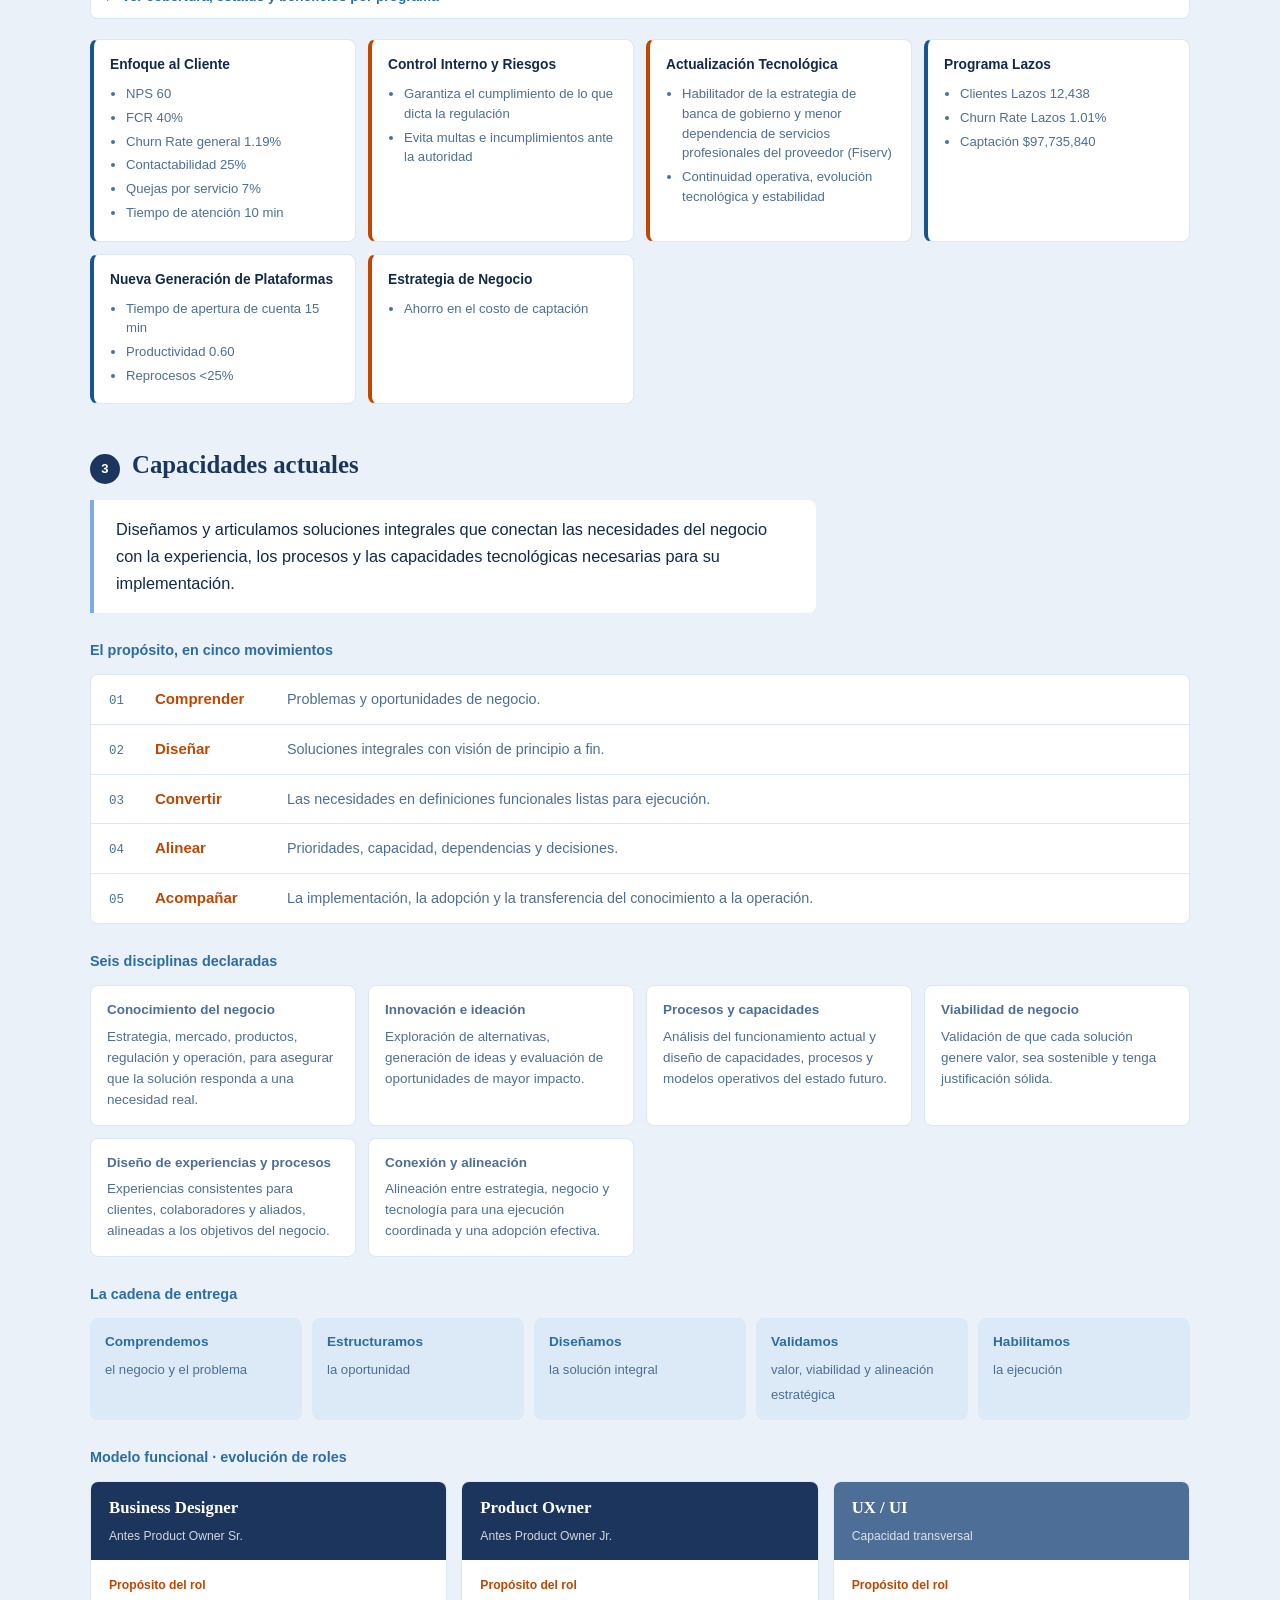
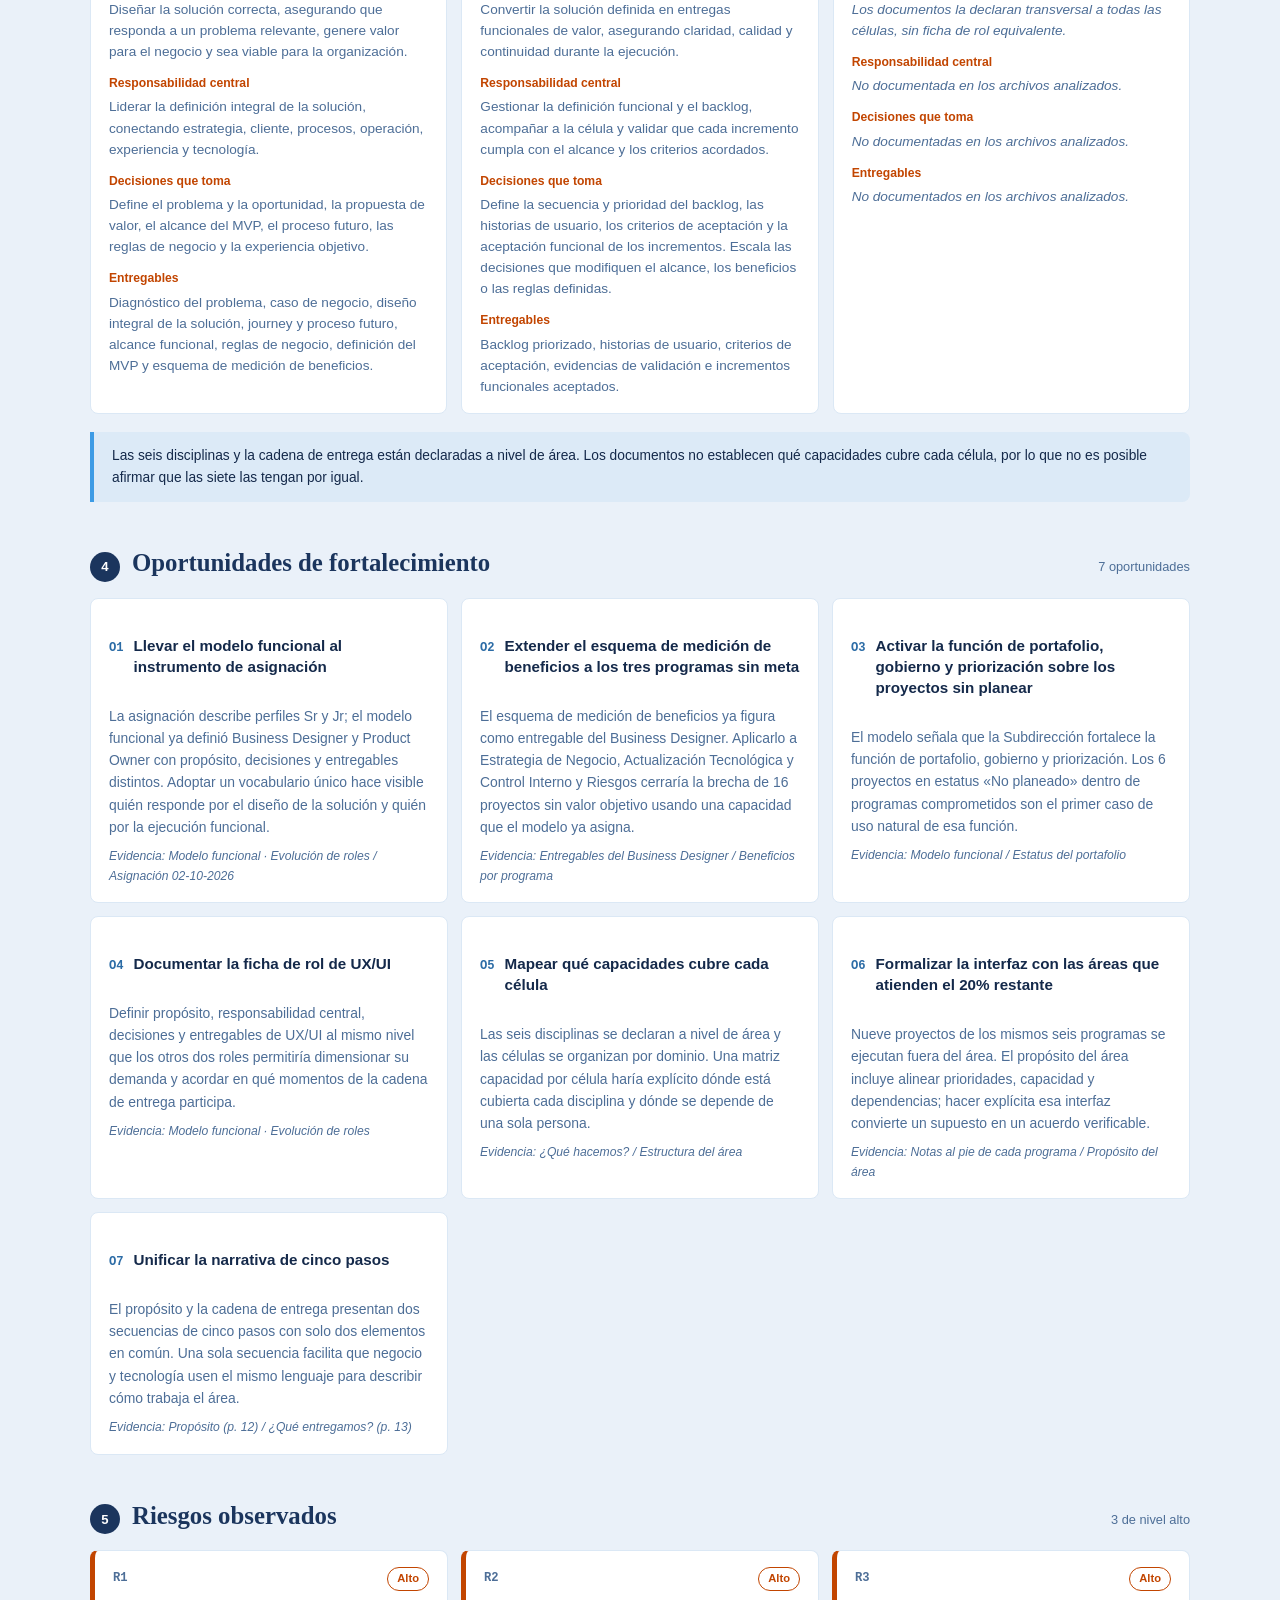
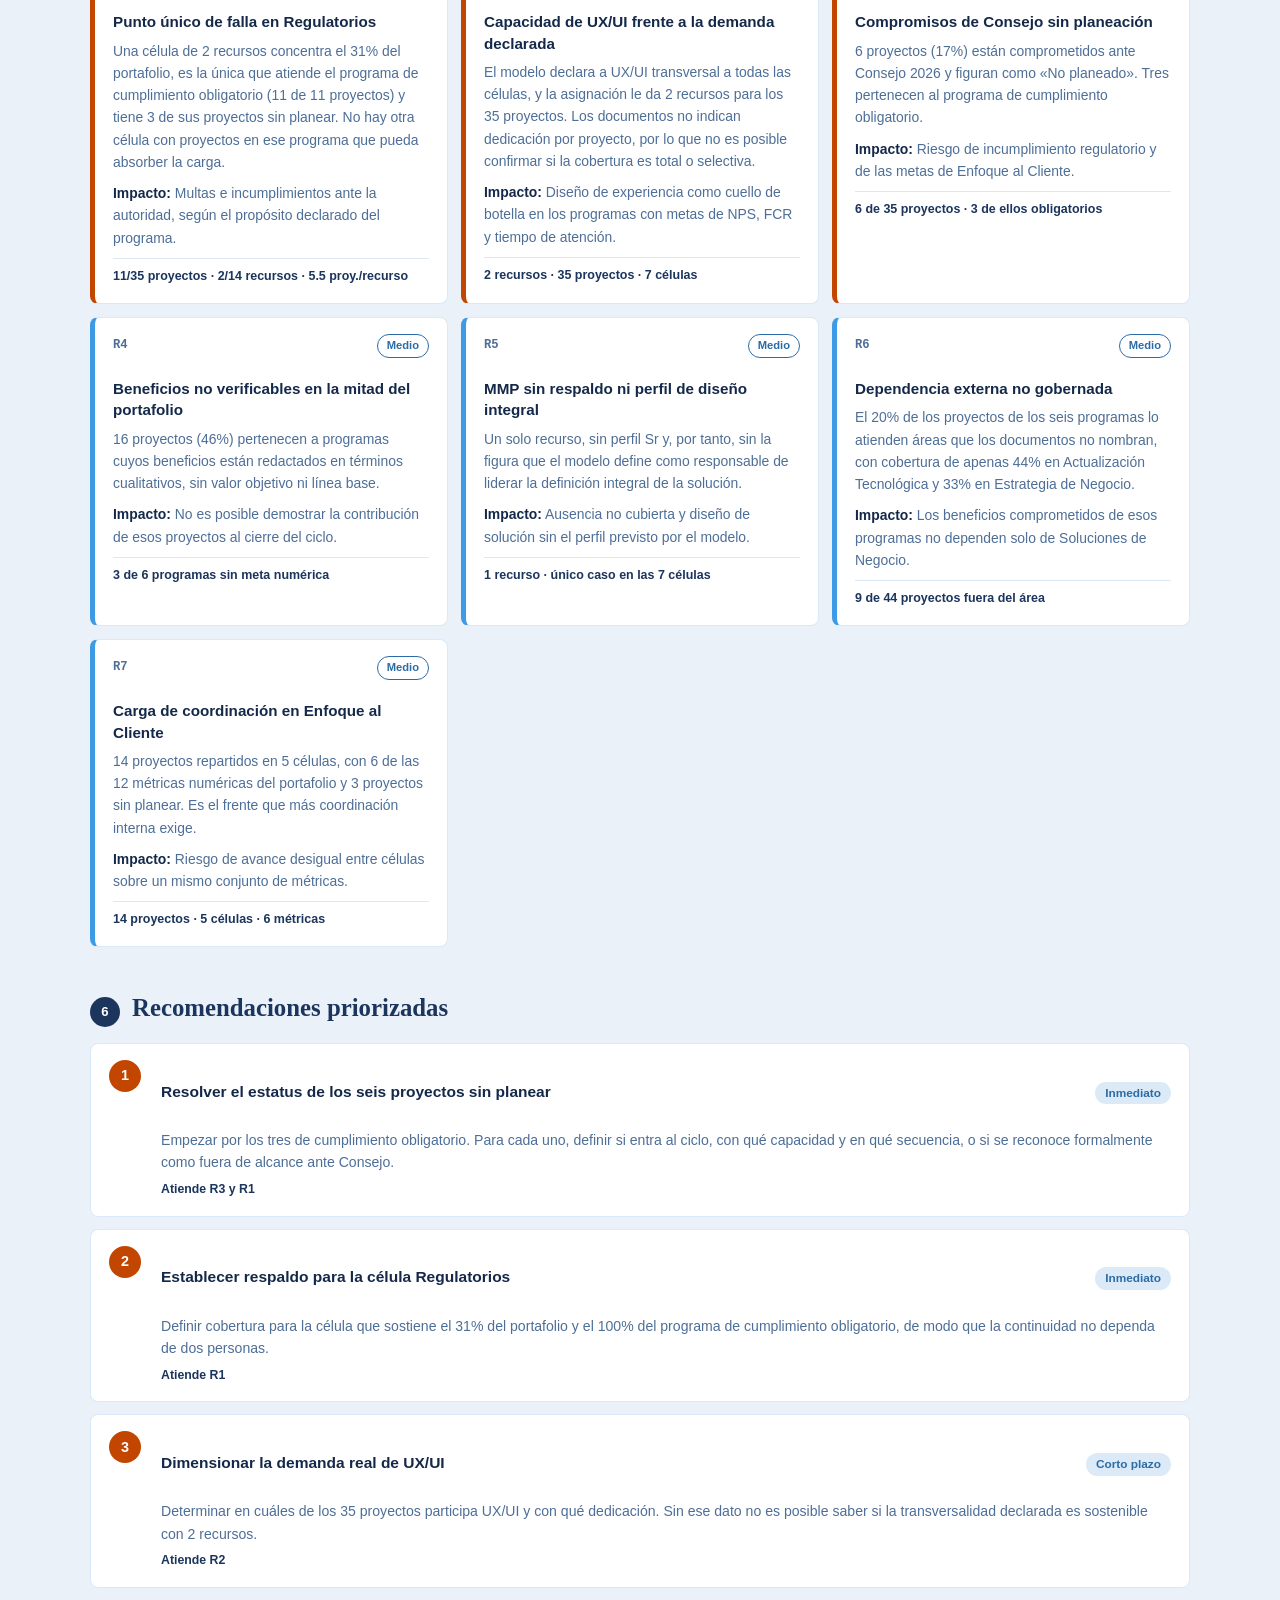
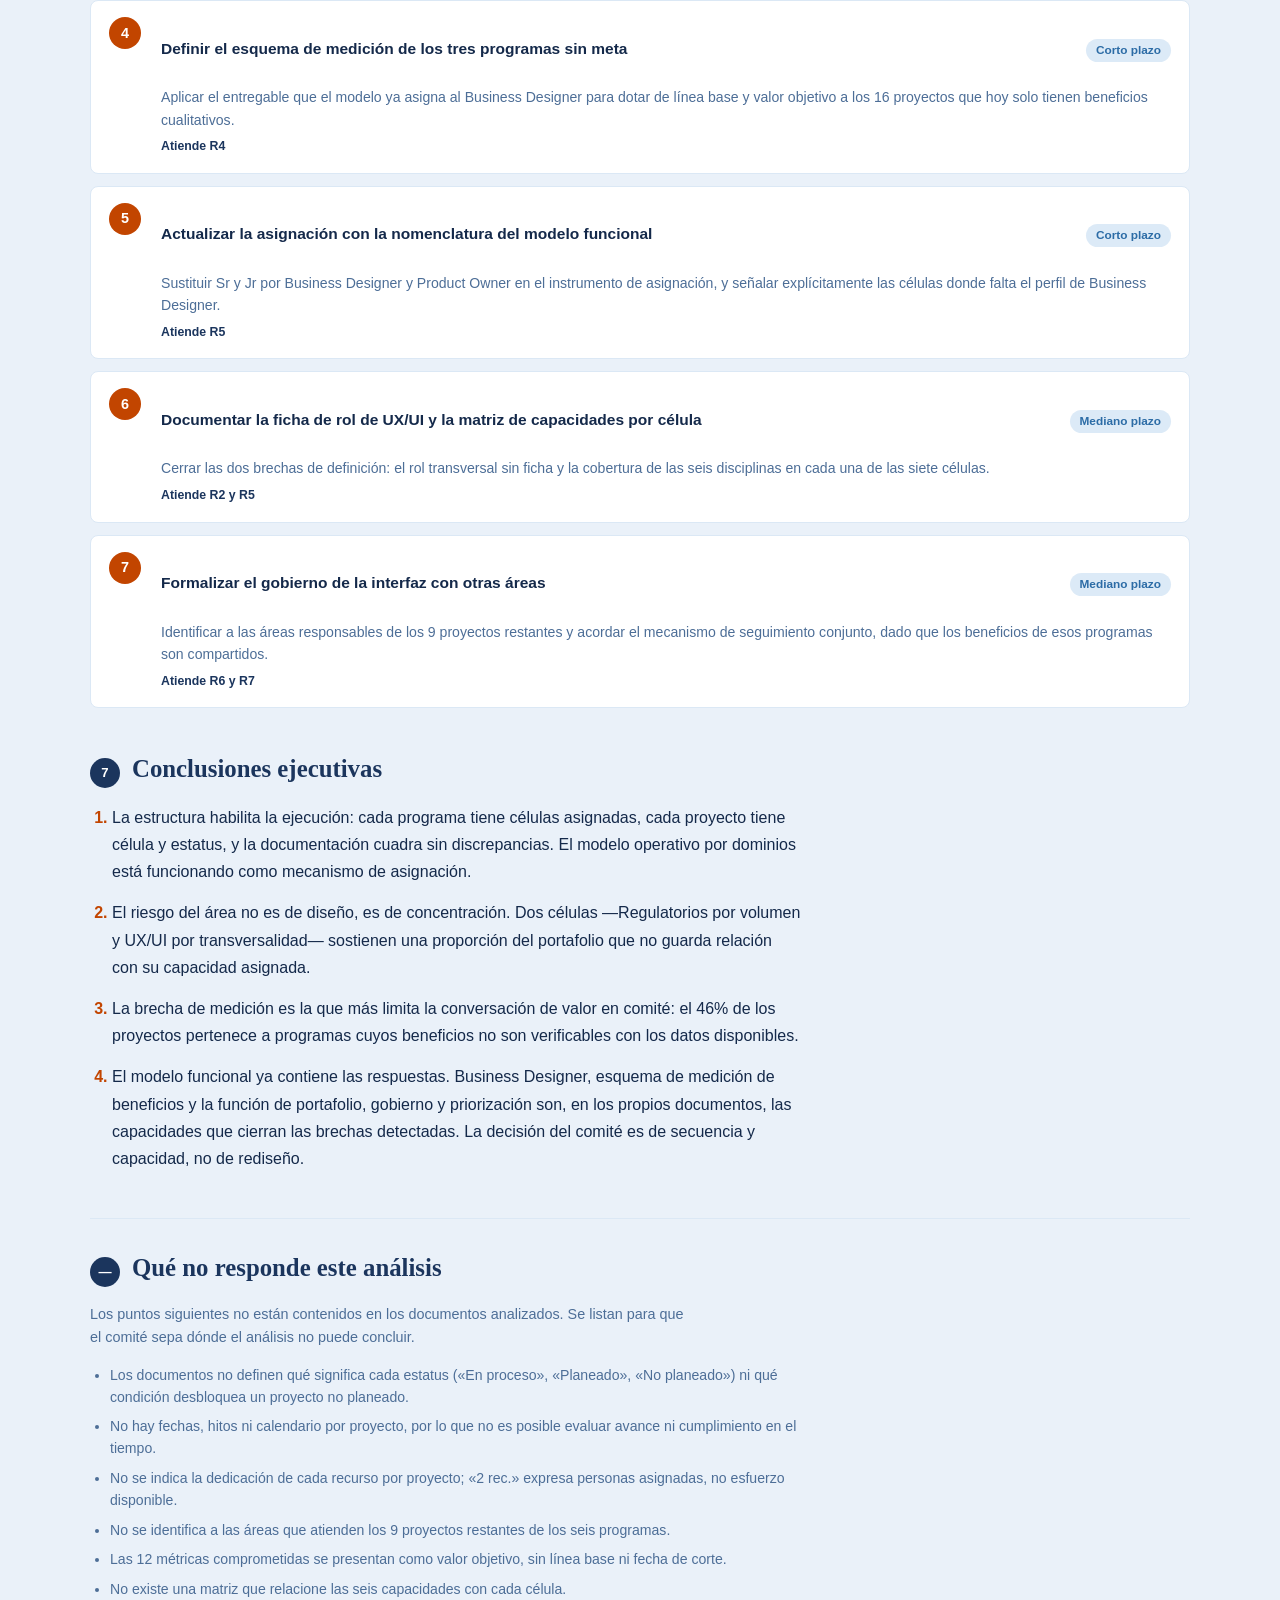
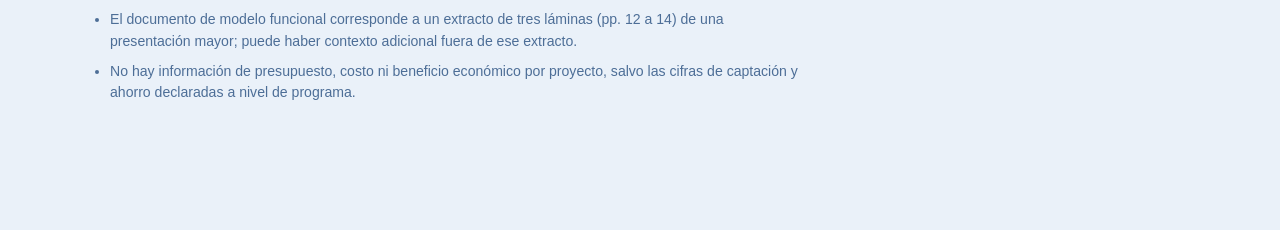
==== commit 0eda2390: "index.html" ====
--- a/index.html
+++ b/index.html
@@ -432,6 +432,288 @@
 .area[hidden] { display: grid !important; }
 }
 
+/* =========================================================
+ANÁLISIS EJECUTIVO
+Paleta de gráficos validada (dataviz): #17558C / #3D9BE5 / #C24500
+— todos los checks PASS salvo contraste del tono medio, que se
+compensa con etiquetas directas y tabla de datos en cada figura.
+========================================================= */
+
+:root {
+--g-proceso: #17558c;
+--g-planeado: #3d9be5;
+--g-alerta: #c24500;
+--g-grid: #dbe8f5;
+}
+
+/* --- Sellos de procedencia en Áreas --- */
+.sello {
+display: inline-block; margin: 0 0 12px;
+font-size: .72rem; line-height: 1.5;
+padding: 3px 10px; border-radius: 999px;
+color: var(--muted); background: var(--panel-2); border: 1px solid var(--line);
+}
+.sello--ok { color: #0f5132; background: #e4f3ec; border-color: #9fcfb8; }
+.area__link { margin-top: 18px; font-size: .9rem; }
+.area__link a { color: var(--azul); }
+
+/* --- Cifras de encabezado --- */
+.cifras {
+display: grid; gap: 1px; margin-bottom: 22px;
+grid-template-columns: repeat(auto-fit, minmax(190px, 1fr));
+background: var(--line-soft); border: 1px solid var(--line-soft);
+border-radius: var(--radio); overflow: hidden;
+}
+.cifra { background: var(--panel); padding: 18px 20px; display: flex; flex-direction: column; gap: 2px; }
+.cifra__v { font-family: var(--serif); font-size: 2.4rem; line-height: 1; color: var(--profundo); }
+.cifra__e { font-size: .9rem; font-weight: 600; color: var(--text); }
+.cifra__n { font-size: .78rem; color: var(--muted); }
+
+/* --- Base documental --- */
+.fuente {
+background: var(--panel-2); border: 1px solid var(--line);
+border-radius: var(--radio-s); padding: 16px 20px; margin-bottom: 34px;
+}
+.fuente__t { font-size: .8rem; font-weight: 700; color: var(--azul); margin-bottom: 8px; }
+.fuente ul { margin: 0 0 10px; padding-left: 18px; font-size: .86rem; color: var(--text); }
+.fuente li { margin-bottom: 3px; }
+.fuente__v { font-size: .84rem; color: var(--muted); border-top: 1px solid var(--line); padding-top: 10px; }
+
+/* --- Apartados --- */
+.ap { margin: 0 0 46px; }
+.ap--lim { border-top: 1px solid var(--line-soft); padding-top: 34px; }
+.ap__cab { display: flex; align-items: baseline; gap: 12px; margin-bottom: 16px; flex-wrap: wrap; }
+.ap__num {
+flex: none; width: 30px; height: 30px; border-radius: 50%;
+background: var(--profundo); color: #fff;
+font-size: .82rem; font-weight: 700;
+display: inline-flex; align-items: center; justify-content: center;
+}
+.ap__cab h3 { font-size: clamp(1.2rem, 2.6vw, 1.55rem); color: var(--profundo); }
+.ap__extra { font-size: .8rem; color: var(--muted); margin-left: auto; }
+.ap__entrada { font-size: 1.03rem; line-height: 1.7; max-width: 74ch; margin-bottom: 14px; }
+.ap__nota { font-size: .9rem; color: var(--muted); max-width: 76ch; margin-bottom: 16px; }
+.sub { font-family: var(--sans); font-size: .9rem; font-weight: 700; color: var(--azul);
+margin: 26px 0 12px; }
+
+.lista { margin: 0; padding-left: 20px; display: grid; gap: 10px; max-width: 76ch; }
+.lista li { font-size: .96rem; line-height: 1.65; }
+
+/* --- Hallazgos --- */
+.hallazgos { display: grid; gap: 14px; grid-template-columns: repeat(auto-fill, minmax(310px, 1fr)); }
+.hz {
+background: var(--panel); border: 1px solid var(--line-soft);
+border-top: 3px solid var(--line); border-radius: var(--radio-s); padding: 16px 18px;
+}
+.hz--fortaleza { border-top-color: #198754; }
+.hz--riesgo { border-top-color: var(--g-alerta); }
+.hz--brecha { border-top-color: var(--g-planeado); }
+.hz--atencion { border-top-color: var(--profundo); }
+.hz__cab { display: flex; justify-content: space-between; align-items: center; margin-bottom: 8px; }
+.hz__id { font-family: var(--mono); font-size: .76rem; font-weight: 700; color: var(--muted); }
+.hz__tipo { font-size: .7rem; font-weight: 700; color: var(--muted); }
+.hz--fortaleza .hz__tipo { color: #0f5132; }
+.hz--riesgo .hz__tipo { color: var(--g-alerta); }
+.hz h4 { font-family: var(--sans); font-size: .96rem; font-weight: 700; margin-bottom: 7px; line-height: 1.4; }
+.hz p { font-size: .88rem; color: var(--muted); line-height: 1.6; }
+.hz__dato {
+margin-top: 10px; padding-top: 9px; border-top: 1px solid var(--line-soft);
+font-size: .82rem; font-weight: 700; color: var(--profundo) !important;
+}
+
+/* --- Figuras --- */
+.fig {
+margin: 0 0 14px; padding: 20px 22px;
+background: var(--panel); border: 1px solid var(--line-soft); border-radius: var(--radio);
+}
+.fig figcaption {
+font-size: .85rem; color: var(--muted); margin-top: 14px; max-width: 78ch;
+padding-top: 12px; border-top: 1px solid var(--line-soft);
+}
+
+/* Barras horizontales (magnitud, un solo tono) */
+.barras { display: grid; gap: 9px; }
+.barra-fila { display: grid; grid-template-columns: 150px 1fr 118px; gap: 12px; align-items: center; }
+.barra-fila--sep { margin-top: 10px; padding-top: 13px; border-top: 1px dashed var(--line); }
+.barra-fila__n { font-size: .87rem; font-weight: 600; }
+.barra-fila__n em { font-style: normal; font-weight: 400; color: var(--muted); font-size: .8rem; }
+.barra-fila__t { position: relative; display: flex; align-items: center; gap: 8px; }
+.barra-fila__b {
+display: block; height: 15px; border-radius: 0 4px 4px 0;
+background: var(--g-proceso); min-width: 2px;
+}
+.barra-fila__b.es-alta { background: var(--g-alerta); }
+.barra-fila__v { font-size: .84rem; font-weight: 700; font-variant-numeric: tabular-nums; }
+.barra-fila__d { font-size: .78rem; color: var(--muted); text-align: right; font-variant-numeric: tabular-nums; }
+
+/* Barra apilada (estatus) */
+.apilada { display: flex; height: 30px; border-radius: 5px; overflow: hidden; background: var(--g-grid); }
+.apilada__seg { box-shadow: 2px 0 0 #fff; }
+.apilada__seg { display: block; height: 100%; box-shadow: 2px 0 0 var(--panel); }
+.apilada__seg:last-child { box-shadow: none; }
+.seg--proceso { background: var(--g-proceso); }
+.seg--planeado { background: var(--g-planeado); }
+.seg--noplaneado { background: var(--g-alerta); }
+.seg--sn { background: var(--g-proceso); }
+.seg--out { background: var(--g-planeado); }
+.apilada__leyenda, .progs__leyenda { display: flex; gap: 20px; flex-wrap: wrap; margin-top: 12px; }
+.lg { display: inline-flex; align-items: center; gap: 7px; font-size: .85rem; color: var(--text); }
+.lg__m { width: 11px; height: 11px; border-radius: 3px; flex: none; }
+.lg em { font-style: normal; color: var(--muted); }
+
+/* Proyectos sin planear */
+.sinplan {
+margin-top: 18px; background: #fdf3ee; border: 1px solid #f0c7b2;
+border-radius: var(--radio-s); padding: 16px 20px;
+}
+.sinplan__t { font-size: .84rem; font-weight: 700; color: var(--g-alerta); margin-bottom: 10px; }
+.sinplan ol { margin: 0; padding-left: 18px; display: grid; gap: 9px; }
+.sinplan li { font-size: .88rem; }
+.sinplan__p { display: block; font-weight: 600; }
+.sinplan__m { display: block; font-size: .79rem; color: var(--muted); }
+.tag {
+display: inline-block; font-size: .67rem; font-weight: 700; padding: 1px 7px;
+border-radius: 3px; margin-right: 7px; vertical-align: 1px;
+}
+.tag--ob { background: var(--g-alerta); color: #fff; }
+
+/* Programas */
+.progs { display: grid; gap: 15px; }
+.prog__cab { display: flex; justify-content: space-between; gap: 12px; align-items: baseline; margin-bottom: 5px; flex-wrap: wrap; }
+.prog__n { font-size: .92rem; font-weight: 600; }
+.prog__c { font-size: .82rem; color: var(--muted); font-variant-numeric: tabular-nums; }
+.prog__t { display: flex; height: 15px; border-radius: 4px; overflow: hidden; min-width: 60px; }
+.prog__sn { display: block; height: 100%; background: var(--g-proceso); box-shadow: 2px 0 0 var(--panel); }
+.prog__out { display: block; height: 100%; background: var(--g-planeado); }
+.prog__pie { display: flex; gap: 16px; flex-wrap: wrap; margin-top: 6px; font-size: .78rem; color: var(--muted); }
+.prog__pie .ok { color: #0f5132; }
+.prog__pie .warn { color: var(--g-alerta); font-weight: 600; }
+
+/* Beneficios */
+.benef { display: grid; gap: 12px; grid-template-columns: repeat(auto-fill, minmax(260px, 1fr)); margin-top: 20px; }
+.benef__p { background: var(--panel); border: 1px solid var(--line-soft);
+border-left: 4px solid var(--g-proceso); border-radius: var(--radio-s); padding: 14px 16px; }
+.benef__p--cual { border-left-color: var(--g-alerta); }
+.benef__n { font-size: .86rem; font-weight: 700; margin-bottom: 8px; }
+.benef ul { margin: 0; padding-left: 16px; }
+.benef li { font-size: .82rem; color: var(--muted); margin-bottom: 4px; line-height: 1.5; }
+
+/* Tabla de datos de respaldo */
+.datos { margin-top: 14px; border: 1px solid var(--line-soft); border-radius: var(--radio-s); background: var(--panel); }
+.datos summary { cursor: pointer; padding: 11px 16px; font-size: .85rem; color: var(--azul); font-weight: 600; }
+.datos__scroll { overflow-x: auto; }
+.datos__tabla { width: 100%; border-collapse: collapse; font-size: .84rem; }
+.datos__tabla th, .datos__tabla td { padding: 8px 14px; border-top: 1px solid var(--line-soft); text-align: left; }
+.datos__tabla thead th { background: var(--panel-2); font-size: .78rem; color: var(--muted); white-space: nowrap; }
+.datos__tabla .num { text-align: right; font-variant-numeric: tabular-nums; }
+.datos__tabla tbody th { font-weight: 600; }
+
+/* Capacidades */
+.cita {
+margin: 0 0 8px; padding: 16px 22px; border-left: 4px solid var(--horizonte);
+background: var(--panel); border-radius: 0 var(--radio-s) var(--radio-s) 0;
+font-size: 1.02rem; line-height: 1.65; max-width: 80ch;
+}
+.verbos { list-style: none; margin: 0; padding: 0; display: grid; gap: 1px;
+background: var(--line-soft); border: 1px solid var(--line-soft); border-radius: var(--radio-s); overflow: hidden; }
+.verbos li { background: var(--panel); padding: 12px 18px; display: grid;
+grid-template-columns: 34px 120px 1fr; gap: 12px; align-items: baseline; }
+.verbos__n { font-family: var(--mono); font-size: .78rem; color: var(--muted); }
+.verbos__v { font-weight: 700; color: var(--g-alerta); font-size: .94rem; }
+.verbos__d { font-size: .9rem; color: var(--muted); }
+
+.disc { display: grid; gap: 12px; grid-template-columns: repeat(auto-fill, minmax(250px, 1fr)); }
+.disc__c { background: var(--panel); border: 1px solid var(--line-soft); border-radius: var(--radio-s); padding: 14px 16px; }
+.disc__t { font-size: .88rem; font-weight: 700; color: var(--profundo); margin-bottom: 6px; }
+.disc__c p { font-size: .84rem; color: var(--muted); line-height: 1.55; }
+
+.cadena { list-style: none; margin: 0; padding: 0; display: flex; gap: 10px; flex-wrap: wrap; }
+.cadena li { flex: 1 1 165px; background: var(--panel-2); border-radius: var(--radio-s);
+padding: 13px 15px; position: relative; }
+.cadena li b { display: block; font-size: .85rem; color: var(--azul); margin-bottom: 3px; }
+.cadena li span { font-size: .82rem; color: var(--muted); }
+
+.roles { display: grid; gap: 14px; grid-template-columns: repeat(auto-fit, minmax(290px, 1fr)); }
+.rol { background: var(--panel); border: 1px solid var(--line-soft); border-radius: var(--radio-s); overflow: hidden; }
+.rol__cab { background: var(--profundo); color: #fff; padding: 13px 18px; }
+.rol__cab h5 { font-family: var(--serif); font-size: 1.05rem; font-weight: 600; margin: 0; }
+.rol__cab span { font-size: .76rem; opacity: .8; }
+.rol dl { margin: 0; padding: 16px 18px; }
+.rol dt { font-size: .76rem; font-weight: 700; color: var(--g-alerta); margin-top: 12px; }
+.rol dt:first-child { margin-top: 0; }
+.rol dd { margin: 3px 0 0; font-size: .85rem; color: var(--muted); line-height: 1.55; }
+.rol--pend .rol__cab { background: var(--muted); }
+.rol--pend dd { font-style: italic; }
+
+.aviso {
+margin-top: 18px; padding: 13px 18px; font-size: .86rem; color: var(--text);
+background: var(--panel-2); border-left: 4px solid var(--g-planeado); border-radius: 0 var(--radio-s) var(--radio-s) 0;
+}
+
+/* Oportunidades */
+.oport { display: grid; gap: 13px; grid-template-columns: repeat(auto-fill, minmax(320px, 1fr)); }
+.op { background: var(--panel); border: 1px solid var(--line-soft); border-radius: var(--radio-s); padding: 16px 18px; }
+.op__cab { display: flex; gap: 10px; align-items: baseline; margin-bottom: 7px; }
+.op__id { font-family: var(--mono); font-size: .76rem; font-weight: 700; color: var(--azul); flex: none; }
+.op h4 { font-family: var(--sans); font-size: .95rem; font-weight: 700; line-height: 1.4; }
+.op p { font-size: .87rem; color: var(--muted); line-height: 1.6; }
+.op__ev { margin-top: 9px; font-size: .76rem !important; font-style: italic; }
+
+/* Riesgos */
+.riesgos { display: grid; gap: 13px; grid-template-columns: repeat(auto-fill, minmax(320px, 1fr)); }
+.rg { background: var(--panel); border: 1px solid var(--line-soft);
+border-left: 5px solid var(--line); border-radius: var(--radio-s); padding: 16px 18px; }
+.rg--alto { border-left-color: var(--g-alerta); }
+.rg--medio { border-left-color: var(--g-planeado); }
+.rg__cab { display: flex; justify-content: space-between; align-items: center; margin-bottom: 7px; }
+.rg__id { font-family: var(--mono); font-size: .76rem; font-weight: 700; color: var(--muted); }
+.rg__niv { font-size: .7rem; font-weight: 700; padding: 2px 9px; border-radius: 999px;
+border: 1px solid currentColor; }
+.rg--alto .rg__niv { color: var(--g-alerta); }
+.rg--medio .rg__niv { color: var(--azul); }
+.rg h4 { font-family: var(--sans); font-size: .95rem; font-weight: 700; line-height: 1.4; margin-bottom: 7px; }
+.rg p { font-size: .87rem; color: var(--muted); line-height: 1.6; }
+.rg__imp { margin-top: 9px; }
+.rg__imp b { color: var(--text); }
+.rg__ev { margin-top: 9px; padding-top: 8px; border-top: 1px solid var(--line-soft);
+font-size: .78rem !important; font-weight: 600; color: var(--profundo) !important; }
+
+/* Recomendaciones */
+.recs { list-style: none; margin: 0; padding: 0; display: grid; gap: 12px; }
+.rec { display: grid; grid-template-columns: 38px 1fr; gap: 14px; align-items: start;
+background: var(--panel); border: 1px solid var(--line-soft); border-radius: var(--radio-s); padding: 16px 18px; }
+.rec__p { width: 32px; height: 32px; border-radius: 50%; background: var(--g-alerta); color: #fff;
+font-size: .9rem; font-weight: 700; display: inline-flex; align-items: center; justify-content: center; }
+.rec__cab { display: flex; justify-content: space-between; gap: 12px; align-items: baseline; flex-wrap: wrap; }
+.rec h4 { font-family: var(--sans); font-size: .97rem; font-weight: 700; line-height: 1.4; }
+.rec__h { font-size: .74rem; font-weight: 700; color: var(--azul); background: var(--panel-2);
+padding: 2px 10px; border-radius: 999px; white-space: nowrap; }
+.rec__c p { font-size: .88rem; color: var(--muted); line-height: 1.6; margin-top: 6px; }
+.rec__a { font-size: .77rem !important; font-weight: 600; color: var(--profundo) !important; }
+
+/* Conclusiones */
+.concl { margin: 0; padding-left: 22px; display: grid; gap: 14px; max-width: 80ch; }
+.concl li { font-size: 1rem; line-height: 1.7; }
+.concl li::marker { color: var(--g-alerta); font-weight: 700; }
+
+/* Límites */
+.limites { margin: 0; padding-left: 20px; display: grid; gap: 8px; max-width: 80ch; }
+.limites li { font-size: .88rem; color: var(--muted); line-height: 1.55; }
+
+@media (max-width: 720px) {
+.barra-fila { grid-template-columns: 1fr; gap: 4px; }
+.barra-fila__d { text-align: left; }
+.verbos li { grid-template-columns: 30px 1fr; }
+.verbos__d { grid-column: 2; }
+.rec { grid-template-columns: 1fr; }
+}
+
+@media print {
+.cifras, .hallazgos, .oport, .riesgos, .disc, .benef, .roles { break-inside: avoid; }
+.datos[open] summary { display: none; }
+.datos { break-inside: avoid; }
+}
+
 </style>
 </head>
 <body>
@@ -452,6 +734,7 @@
 <a href="#temas">Temas importantes</a>
 <a href="#escalaciones">Escalaciones</a>
 <a href="#areas">Áreas</a>
+<a href="#analisis">Análisis ejecutivo</a>
 </nav>
 </div>
 </header>
@@ -513,16 +796,25 @@
 <section id="areas" class="bloque" aria-labelledby="h-areas">
 <div class="bloque__cab">
 <h2 id="h-areas">Áreas</h2>
-<p class="bloque__desc">Cada área explica su misión, sus focos del trimestre y el avance de sus iniciativas.</p>
+<p class="bloque__desc">Cada área explica su misión, sus focos y el estado de su portafolio.</p>
 </div>
 
 <div class="tabs" id="tabs-areas" role="tablist" aria-label="Áreas de la Dirección de Estrategia"></div>
 <div id="paneles-areas"></div>
 </section>
 
+<!-- ============ ANÁLISIS EJECUTIVO ============ -->
+<section id="analisis" class="bloque" aria-labelledby="h-analisis">
+<div class="bloque__cab">
+<h2 id="h-analisis">Análisis ejecutivo · Soluciones de Negocio</h2>
+<p class="bloque__desc" id="analisis-sub"></p>
+</div>
+<div id="analisis-cuerpo"></div>
+</section>
+
 </main>
 
-<!-- ================= DATOS: edita aquí ================= -->
+<!-- ================= DATOS DEL TABLERO · edita aquí comunicados, temas, escalaciones y áreas ================= -->
 <script>
 /* =========================================================
 DATOS DEL TABLERO
@@ -549,6 +841,7 @@
 areas: [
 {
 id: "hub-innovacion",
+fuente: "ejemplo",
 nombre: "Hub de innovación",
 lider: "Dirección de Innovación",
 mision:
@@ -567,6 +860,7 @@
 },
 {
 id: "estrategia",
+fuente: "ejemplo",
 nombre: "Estrategia",
 lider: "Vicepresidencia de Estrategia",
 mision:
@@ -586,23 +880,33 @@
 {
 id: "soluciones-negocio",
 nombre: "Soluciones de negocio",
-lider: "Dirección de Soluciones",
+lider: "Subdirección de Soluciones de Negocio",
+fuente: "validada",
 mision:
-"Diseñar y entregar soluciones que resuelvan necesidades reales de las áreas operativas y de los clientes.",
+"Diseñamos y articulamos soluciones integrales que conectan las necesidades del negocio con la " +
+"experiencia, los procesos y las capacidades tecnológicas necesarias para su implementación.",
 focos: [
-"Estandarizar el levantamiento de requerimientos por unidad.",
-"Reducir el tiempo entre solicitud y solución entregada.",
-"Medir adopción real, no solo entregas cerradas."
-],
-iniciativas: [
-{ nombre: "Catálogo único de soluciones", avance: 66 },
-{ nombre: "Rediseño del proceso de atención", avance: 41 },
-{ nombre: "Automatización de reportes operativos", avance: 74 }
-],
-contacto: "soluciones@empresa.com"
+"Comprender problemas y oportunidades de negocio.",
+"Diseñar soluciones integrales con visión de principio a fin.",
+"Convertir las necesidades en definiciones funcionales listas para ejecución.",
+"Alinear prioridades, capacidad, dependencias y decisiones.",
+"Acompañar la implementación, la adopción y la transferencia del conocimiento a la operación."
+],
+/* Programas atendidos: proyectos de Soluciones de Negocio sobre el total del programa */
+programas: [
+{ nombre: "Enfoque al Cliente", sn: 14, total: 15 },
+{ nombre: "Control Interno y Riesgos", sn: 11, total: 11 },
+{ nombre: "Actualización Tecnológica", sn: 4, total: 9 },
+{ nombre: "Programa Lazos", sn: 3, total: 3 },
+{ nombre: "Nueva Generación de Plataformas", sn: 2, total: 3 },
+{ nombre: "Estrategia de Negocio", sn: 1, total: 3 }
+],
+analisis: "analisis",
+contacto: "17 recursos · 7 células + UX/UI · 35 proyectos"
 },
 {
 id: "nuevas-lineas",
+fuente: "ejemplo",
 nombre: "Nuevas Líneas de negocio",
 lider: "Dirección de Nuevas Líneas de Negocio",
 mision:
@@ -621,6 +925,7 @@
 },
 {
 id: "gestion-estrategia",
+fuente: "ejemplo",
 nombre: "Gestión de la estrategia",
 lider: "Oficina de Gestión Estratégica",
 mision:
@@ -639,6 +944,7 @@
 },
 {
 id: "pmo",
+fuente: "ejemplo",
 nombre: "PMO",
 lider: "Oficina de Proyectos",
 mision:
@@ -669,7 +975,385 @@
 
 </script>
 
-<!-- ================= LÓGICA: no hace falta tocar ================= -->
+<!-- ================= ANÁLISIS EJECUTIVO · SOLUCIONES DE NEGOCIO · contenido y cifras ================= -->
+<script>
+/* =========================================================
+ANÁLISIS EJECUTIVO · SOLUCIONES DE NEGOCIO
+Fuente: "Dir. Estrategia _ Soluciones de Negocio v2" (pp. 12-14) y
+"Soluciones de Negocio Asignación 02102026" (7 láminas).
+Todas las cifras provienen de esos documentos o se derivan de ellos.
+Validación cruzada: 20/20 verificaciones, 0 discrepancias.
+========================================================= */
+
+window.ANALISIS = {
+
+meta: {
+titulo: "Soluciones de Negocio",
+subtitulo: "Análisis ejecutivo de estructura, capacidades y portafolio",
+fuentes: [
+"Dir. Estrategia · Soluciones de Negocio v2 — propósito, capacidades y modelo funcional (pp. 12-14)",
+"Soluciones de Negocio · Asignación 02/10/2026 — estructura, programas, proyectos y beneficios (7 láminas)"
+],
+validacion: "20 de 20 verificaciones cruzadas sin discrepancias: los totales de la vista general " +
+"coinciden con el detalle de los 35 proyectos, por célula, por programa y en las notas al pie."
+},
+
+/* ---------- Cifras de encabezado (vista general, lámina 1) ---------- */
+cifras: [
+{ valor: "17", etiqueta: "Recursos", nota: "14 en células · 2 UX/UI · 1 líder de área" },
+{ valor: "7", etiqueta: "Células + UX/UI", nota: "organizadas por dominio de negocio" },
+{ valor: "6", etiqueta: "Programas", nota: "comprometidos ante Consejo 2026" },
+{ valor: "35", etiqueta: "Proyectos", nota: "de 44 que suman los 6 programas" }
+],
+
+/* ---------- 1. Resumen ejecutivo ---------- */
+resumen: {
+entrada:
+"Soluciones de Negocio convierte necesidades de negocio en definiciones funcionales listas para " +
+"ejecución. Opera con 17 recursos en 7 células por dominio más UX/UI transversal, y atiende 35 de " +
+"los 44 proyectos que componen los 6 programas estratégicos comprometidos ante Consejo 2026.",
+puntos: [
+"La documentación es internamente consistente: las 20 cifras declaradas en la vista general " +
+"coinciden con el detalle de los 35 proyectos, sin una sola discrepancia.",
+"Tres concentraciones definen la agenda del comité: una célula de 2 recursos sostiene el 31% del " +
+"portafolio y el 100% del programa de cumplimiento obligatorio; 2 recursos de UX/UI dan servicio a " +
+"los 35 proyectos; y 16 proyectos (46%) pertenecen a programas sin meta numérica comprometida.",
+"El modelo funcional ya definido —Business Designer, Product Owner, UX/UI transversal y una función " +
+"reforzada de portafolio, gobierno y priorización— contiene las capacidades para cerrar esas brechas. " +
+"La oportunidad no es diseñar un modelo nuevo, sino reflejar el existente en la asignación de capacidad."
+]
+},
+
+/* ---------- 2. Hallazgos clave ---------- */
+hallazgos: [
+{ id: "H1", tipo: "fortaleza", titulo: "Trazabilidad completa entre estructura, programas y proyectos",
+texto: "Cada uno de los 35 proyectos tiene programa, célula y estatus asignados. Los totales por célula " +
+"(7, 5, 6, 2, 1, 3, 11) y por programa (3, 14, 1, 4, 2, 11) cuadran con el detalle y con las notas " +
+"al pie de cada lámina.", dato: "20/20 verificaciones" },
+
+{ id: "H2", tipo: "riesgo", titulo: "Regulatorios concentra un tercio del portafolio con un séptimo de los recursos",
+texto: "11 de 35 proyectos (31%) recaen en una célula de 2 recursos, que representa el 14% de la capacidad " +
+"de células. Su carga es de 5.5 proyectos por recurso, 2.2 veces el promedio del área (2.5).",
+dato: "5.5 proy./recurso · 2.2x el promedio" },
+
+{ id: "H3", tipo: "riesgo", titulo: "UX/UI sostiene todo el portafolio con dos recursos",
+texto: "El modelo funcional declara a UX/UI transversal a todas las células. En la asignación, esa " +
+"transversalidad equivale a 2 recursos para 35 proyectos en 7 células: 17.5 proyectos por recurso.",
+dato: "17.5 proy./recurso" },
+
+{ id: "H4", tipo: "riesgo", titulo: "Seis proyectos comprometidos ante Consejo siguen sin planear",
+texto: "6 proyectos (17%) están en estatus «No planeado» dentro de programas ya comprometidos: 3 en Control " +
+"Interno y Riesgos, rotulado de cumplimiento obligatorio, y 3 en Enfoque al Cliente. Los documentos " +
+"no definen qué implica ese estatus ni qué lo desbloquea.",
+dato: "6 de 35 proyectos (17%)" },
+
+{ id: "H5", tipo: "brecha", titulo: "La mitad del portafolio no tiene meta numérica comprometida",
+texto: "3 de los 6 programas concentran las 12 métricas con valor objetivo. Los otros 3 —Estrategia de " +
+"Negocio, Actualización Tecnológica y Control Interno y Riesgos— declaran beneficios cualitativos y " +
+"suman 16 proyectos (46%). Control Interno y Riesgos es el único que rotula su bloque «Propósito» en " +
+"lugar de «Beneficios comprometidos».",
+dato: "16 de 35 proyectos (46%)" },
+
+{ id: "H6", tipo: "riesgo", titulo: "Una quinta parte de los programas depende de áreas no identificadas",
+texto: "Soluciones de Negocio atiende 35 de los 44 proyectos de los 6 programas (80%); los 9 restantes (20%) " +
+"los atienden otras áreas. La cobertura más baja está en Actualización Tecnológica (4 de 9, 44%) y " +
+"Estrategia de Negocio (1 de 3, 33%). Los documentos no nombran a esas áreas ni describen el mecanismo " +
+"de coordinación.",
+dato: "9 de 44 proyectos fuera del área" },
+
+{ id: "H7", tipo: "atencion", titulo: "Enfoque al Cliente es el frente más transversal del portafolio",
+texto: "Concentra 14 proyectos (40%) repartidos entre 5 de las 7 células y responde por 6 de las 12 métricas " +
+"numéricas comprometidas. Es el programa con mayor necesidad de coordinación interna.",
+dato: "14 proyectos · 5 células" },
+
+{ id: "H8", tipo: "brecha", titulo: "MMP opera con un solo recurso y sin perfil senior",
+texto: "Es la única célula con un recurso único y sin perfil Sr. Bajo el modelo funcional, el perfil Sr es el " +
+"que evoluciona a Business Designer, responsable de liderar la definición integral de la solución. " +
+"Esa figura no está presente en la célula.",
+dato: "1 recurso · sin perfil Sr" },
+
+{ id: "H9", tipo: "brecha", titulo: "El modelo funcional aún no se refleja en la asignación de capacidad",
+texto: "El documento de modelo establece la evolución a Business Designer y Product Owner. El documento de " +
+"asignación, posterior en fecha, sigue describiendo a los recursos como Sr y Jr. Ambos documentos son " +
+"correctos por separado, pero conviven dos vocabularios para la misma estructura.",
+dato: "Sr/Jr vs. Business Designer/Product Owner" },
+
+{ id: "H10", tipo: "brecha", titulo: "UX/UI no tiene ficha de rol equivalente a los otros dos perfiles",
+texto: "Business Designer y Product Owner están descritos con propósito, responsabilidad central, decisiones " +
+"que toma y entregables. UX/UI se menciona como participación transversal, sin esa definición, pese a " +
+"ser la capacidad con mayor exposición relativa del área.",
+dato: "2 de 3 roles documentados" },
+
+{ id: "H11", tipo: "atencion", titulo: "Conviven dos narrativas de cinco pasos para la misma área",
+texto: "El propósito se describe como Comprender, Diseñar, Convertir, Alinear y Acompañar. La cadena de " +
+"entrega, en la lámina siguiente, como Comprendemos, Estructuramos, Diseñamos, Validamos y Habilitamos. " +
+"Solo dos de los cinco pasos coinciden entre ambas versiones.",
+dato: "2 de 5 pasos en común" }
+],
+
+/* ---------- 3. Capacidades actuales ---------- */
+capacidades: {
+proposito: "Diseñamos y articulamos soluciones integrales que conectan las necesidades del negocio con la " +
+"experiencia, los procesos y las capacidades tecnológicas necesarias para su implementación.",
+verbos: [
+{ n: "01", v: "Comprender", d: "Problemas y oportunidades de negocio." },
+{ n: "02", v: "Diseñar", d: "Soluciones integrales con visión de principio a fin." },
+{ n: "03", v: "Convertir", d: "Las necesidades en definiciones funcionales listas para ejecución." },
+{ n: "04", v: "Alinear", d: "Prioridades, capacidad, dependencias y decisiones." },
+{ n: "05", v: "Acompañar", d: "La implementación, la adopción y la transferencia del conocimiento a la operación." }
+],
+disciplinas: [
+{ t: "Conocimiento del negocio", d: "Estrategia, mercado, productos, regulación y operación, para asegurar que la solución responda a una necesidad real." },
+{ t: "Innovación e ideación", d: "Exploración de alternativas, generación de ideas y evaluación de oportunidades de mayor impacto." },
+{ t: "Procesos y capacidades", d: "Análisis del funcionamiento actual y diseño de capacidades, procesos y modelos operativos del estado futuro." },
+{ t: "Viabilidad de negocio", d: "Validación de que cada solución genere valor, sea sostenible y tenga justificación sólida." },
+{ t: "Diseño de experiencias y procesos", d: "Experiencias consistentes para clientes, colaboradores y aliados, alineadas a los objetivos del negocio." },
+{ t: "Conexión y alineación", d: "Alineación entre estrategia, negocio y tecnología para una ejecución coordinada y una adopción efectiva." }
+],
+cadena: [
+{ t: "Comprendemos", d: "el negocio y el problema" },
+{ t: "Estructuramos", d: "la oportunidad" },
+{ t: "Diseñamos", d: "la solución integral" },
+{ t: "Validamos", d: "valor, viabilidad y alineación estratégica" },
+{ t: "Habilitamos", d: "la ejecución" }
+],
+roles: [
+{ rol: "Business Designer", antes: "Antes Product Owner Sr.",
+proposito: "Diseñar la solución correcta, asegurando que responda a un problema relevante, genere valor para el negocio y sea viable para la organización.",
+responsabilidad: "Liderar la definición integral de la solución, conectando estrategia, cliente, procesos, operación, experiencia y tecnología.",
+decisiones: "Define el problema y la oportunidad, la propuesta de valor, el alcance del MVP, el proceso futuro, las reglas de negocio y la experiencia objetivo.",
+entregables: "Diagnóstico del problema, caso de negocio, diseño integral de la solución, journey y proceso futuro, alcance funcional, reglas de negocio, definición del MVP y esquema de medición de beneficios." },
+{ rol: "Product Owner", antes: "Antes Product Owner Jr.",
+proposito: "Convertir la solución definida en entregas funcionales de valor, asegurando claridad, calidad y continuidad durante la ejecución.",
+responsabilidad: "Gestionar la definición funcional y el backlog, acompañar a la célula y validar que cada incremento cumpla con el alcance y los criterios acordados.",
+decisiones: "Define la secuencia y prioridad del backlog, las historias de usuario, los criterios de aceptación y la aceptación funcional de los incrementos. Escala las decisiones que modifiquen el alcance, los beneficios o las reglas definidas.",
+entregables: "Backlog priorizado, historias de usuario, criterios de aceptación, evidencias de validación e incrementos funcionales aceptados." },
+{ rol: "UX / UI", antes: "Capacidad transversal", pendiente: true,
+proposito: "Los documentos la declaran transversal a todas las células, sin ficha de rol equivalente.",
+responsabilidad: "No documentada en los archivos analizados.",
+decisiones: "No documentadas en los archivos analizados.",
+entregables: "No documentados en los archivos analizados." }
+],
+nota: "Las seis disciplinas y la cadena de entrega están declaradas a nivel de área. Los documentos no " +
+"establecen qué capacidades cubre cada célula, por lo que no es posible afirmar que las siete las " +
+"tengan por igual."
+},
+
+/* ---------- Datos cuantitativos para los gráficos ---------- */
+celulas: [
+{ nombre: "Regulatorios", rec: 2, proy: 11, programas: 1, benefCuant: 0 },
+{ nombre: "Clientes", rec: 2, proy: 7, programas: 2, benefCuant: 7 },
+{ nombre: "Originación", rec: 2, proy: 6, programas: 2, benefCuant: 3 },
+{ nombre: "CORE", rec: 2, proy: 5, programas: 3, benefCuant: 3 },
+{ nombre: "PUC", rec: 3, proy: 3, programas: 3, benefCuant: 3 },
+{ nombre: "Plataformas de Venta", rec: 2, proy: 2, programas: 1, benefCuant: 2 },
+{ nombre: "MMP", rec: 1, proy: 1, programas: 1, benefCuant: 1 }
+],
+uxui: { rec: 2, proy: 35, celulas: 7 },
+promedioCarga: 2.5,
+
+estatus: [
+{ nombre: "En proceso", n: 26, color: "proceso" },
+{ nombre: "Planeado", n: 3, color: "planeado" },
+{ nombre: "No planeado", n: 6, color: "noplaneado" }
+],
+
+programas: [
+{ nombre: "Enfoque al Cliente", sn: 14, total: 15, celulas: 5, obligatorio: false,
+proceso: 9, planeado: 2, noPlaneado: 3,
+beneficios: ["NPS 60", "FCR 40%", "Churn Rate general 1.19%", "Contactabilidad 25%",
+"Quejas por servicio 7%", "Tiempo de atención 10 min"], cuantificado: true },
+{ nombre: "Control Interno y Riesgos", sn: 11, total: 11, celulas: 1, obligatorio: true,
+proceso: 8, planeado: 0, noPlaneado: 3,
+beneficios: ["Garantiza el cumplimiento de lo que dicta la regulación",
+"Evita multas e incumplimientos ante la autoridad"], cuantificado: false },
+{ nombre: "Actualización Tecnológica", sn: 4, total: 9, celulas: 2, obligatorio: false,
+proceso: 4, planeado: 0, noPlaneado: 0,
+beneficios: ["Habilitador de la estrategia de banca de gobierno y menor dependencia de servicios profesionales del proveedor (Fiserv)",
+"Continuidad operativa, evolución tecnológica y estabilidad"], cuantificado: false },
+{ nombre: "Programa Lazos", sn: 3, total: 3, celulas: 2, obligatorio: false,
+proceso: 2, planeado: 1, noPlaneado: 0,
+beneficios: ["Clientes Lazos 12,438", "Churn Rate Lazos 1.01%", "Captación $97,735,840"], cuantificado: true },
+{ nombre: "Nueva Generación de Plataformas", sn: 2, total: 3, celulas: 2, obligatorio: false,
+proceso: 2, planeado: 0, noPlaneado: 0,
+beneficios: ["Tiempo de apertura de cuenta 15 min", "Productividad 0.60", "Reprocesos <25%"], cuantificado: true },
+{ nombre: "Estrategia de Negocio", sn: 1, total: 3, celulas: 1, obligatorio: false,
+proceso: 1, planeado: 0, noPlaneado: 0,
+beneficios: ["Ahorro en el costo de captación"], cuantificado: false }
+],
+
+sinPlanear: [
+{ proyecto: "Migración Campo c63 al c57", programa: "Control Interno y Riesgos", celula: "Regulatorios", obligatorio: true },
+{ proyecto: "2FA en Flujo de Cargos No Presenciales · 3D Secure 2.0 · Monitor Plus", programa: "Control Interno y Riesgos", celula: "Regulatorios", obligatorio: true },
+{ proyecto: "CODI", programa: "Control Interno y Riesgos", celula: "Regulatorios", obligatorio: true },
+{ proyecto: "NPS", programa: "Enfoque al Cliente", celula: "Clientes", obligatorio: false },
+{ proyecto: "Generación de tablero de resultados de Banca patrimonial", programa: "Enfoque al Cliente", celula: "CORE", obligatorio: false },
+{ proyecto: "Homologación en Flujos transaccionales Digitales (Circulares 9/2026 y 10/2026) · CODI y DIMI", programa: "Enfoque al Cliente", celula: "PUC", obligatorio: false }
+],
+
+/* ---------- 4. Oportunidades de fortalecimiento ---------- */
+oportunidades: [
+{ id: "O1", titulo: "Llevar el modelo funcional al instrumento de asignación",
+texto: "La asignación describe perfiles Sr y Jr; el modelo funcional ya definió Business Designer y Product " +
+"Owner con propósito, decisiones y entregables distintos. Adoptar un vocabulario único hace visible " +
+"quién responde por el diseño de la solución y quién por la ejecución funcional.",
+evidencia: "Modelo funcional · Evolución de roles / Asignación 02-10-2026" },
+
+{ id: "O2", titulo: "Extender el esquema de medición de beneficios a los tres programas sin meta",
+texto: "El esquema de medición de beneficios ya figura como entregable del Business Designer. Aplicarlo a " +
+"Estrategia de Negocio, Actualización Tecnológica y Control Interno y Riesgos cerraría la brecha de " +
+"16 proyectos sin valor objetivo usando una capacidad que el modelo ya asigna.",
+evidencia: "Entregables del Business Designer / Beneficios por programa" },
+
+{ id: "O3", titulo: "Activar la función de portafolio, gobierno y priorización sobre los proyectos sin planear",
+texto: "El modelo señala que la Subdirección fortalece la función de portafolio, gobierno y priorización. " +
+"Los 6 proyectos en estatus «No planeado» dentro de programas comprometidos son el primer caso de uso " +
+"natural de esa función.",
+evidencia: "Modelo funcional / Estatus del portafolio" },
+
+{ id: "O4", titulo: "Documentar la ficha de rol de UX/UI",
+texto: "Definir propósito, responsabilidad central, decisiones y entregables de UX/UI al mismo nivel que los " +
+"otros dos roles permitiría dimensionar su demanda y acordar en qué momentos de la cadena de entrega " +
+"participa.",
+evidencia: "Modelo funcional · Evolución de roles" },
+
+{ id: "O5", titulo: "Mapear qué capacidades cubre cada célula",
+texto: "Las seis disciplinas se declaran a nivel de área y las células se organizan por dominio. Una matriz " +
+"capacidad por célula haría explícito dónde está cubierta cada disciplina y dónde se depende de una " +
+"sola persona.",
+evidencia: "¿Qué hacemos? / Estructura del área" },
+
+{ id: "O6", titulo: "Formalizar la interfaz con las áreas que atienden el 20% restante",
+texto: "Nueve proyectos de los mismos seis programas se ejecutan fuera del área. El propósito del área incluye " +
+"alinear prioridades, capacidad y dependencias; hacer explícita esa interfaz convierte un supuesto en " +
+"un acuerdo verificable.",
+evidencia: "Notas al pie de cada programa / Propósito del área" },
+
+{ id: "O7", titulo: "Unificar la narrativa de cinco pasos",
+texto: "El propósito y la cadena de entrega presentan dos secuencias de cinco pasos con solo dos elementos en " +
+"común. Una sola secuencia facilita que negocio y tecnología usen el mismo lenguaje para describir " +
+"cómo trabaja el área.",
+evidencia: "Propósito (p. 12) / ¿Qué entregamos? (p. 13)" }
+],
+
+/* ---------- 5. Riesgos observados ---------- */
+riesgos: [
+{ id: "R1", nivel: "alto", titulo: "Punto único de falla en Regulatorios",
+texto: "Una célula de 2 recursos concentra el 31% del portafolio, es la única que atiende el programa de " +
+"cumplimiento obligatorio (11 de 11 proyectos) y tiene 3 de sus proyectos sin planear. No hay otra " +
+"célula con proyectos en ese programa que pueda absorber la carga.",
+impacto: "Multas e incumplimientos ante la autoridad, según el propósito declarado del programa.",
+evidencia: "11/35 proyectos · 2/14 recursos · 5.5 proy./recurso" },
+
+{ id: "R2", nivel: "alto", titulo: "Capacidad de UX/UI frente a la demanda declarada",
+texto: "El modelo declara a UX/UI transversal a todas las células, y la asignación le da 2 recursos para los " +
+"35 proyectos. Los documentos no indican dedicación por proyecto, por lo que no es posible confirmar si " +
+"la cobertura es total o selectiva.",
+impacto: "Diseño de experiencia como cuello de botella en los programas con metas de NPS, FCR y tiempo de atención.",
+evidencia: "2 recursos · 35 proyectos · 7 células" },
+
+{ id: "R3", nivel: "alto", titulo: "Compromisos de Consejo sin planeación",
+texto: "6 proyectos (17%) están comprometidos ante Consejo 2026 y figuran como «No planeado». Tres pertenecen " +
+"al programa de cumplimiento obligatorio.",
+impacto: "Riesgo de incumplimiento regulatorio y de las metas de Enfoque al Cliente.",
+evidencia: "6 de 35 proyectos · 3 de ellos obligatorios" },
+
+{ id: "R4", nivel: "medio", titulo: "Beneficios no verificables en la mitad del portafolio",
+texto: "16 proyectos (46%) pertenecen a programas cuyos beneficios están redactados en términos cualitativos, " +
+"sin valor objetivo ni línea base.",
+impacto: "No es posible demostrar la contribución de esos proyectos al cierre del ciclo.",
+evidencia: "3 de 6 programas sin meta numérica" },
+
+{ id: "R5", nivel: "medio", titulo: "MMP sin respaldo ni perfil de diseño integral",
+texto: "Un solo recurso, sin perfil Sr y, por tanto, sin la figura que el modelo define como responsable de " +
+"liderar la definición integral de la solución.",
+impacto: "Ausencia no cubierta y diseño de solución sin el perfil previsto por el modelo.",
+evidencia: "1 recurso · único caso en las 7 células" },
+
+{ id: "R6", nivel: "medio", titulo: "Dependencia externa no gobernada",
+texto: "El 20% de los proyectos de los seis programas lo atienden áreas que los documentos no nombran, con " +
+"cobertura de apenas 44% en Actualización Tecnológica y 33% en Estrategia de Negocio.",
+impacto: "Los beneficios comprometidos de esos programas no dependen solo de Soluciones de Negocio.",
+evidencia: "9 de 44 proyectos fuera del área" },
+
+{ id: "R7", nivel: "medio", titulo: "Carga de coordinación en Enfoque al Cliente",
+texto: "14 proyectos repartidos en 5 células, con 6 de las 12 métricas numéricas del portafolio y 3 proyectos " +
+"sin planear. Es el frente que más coordinación interna exige.",
+impacto: "Riesgo de avance desigual entre células sobre un mismo conjunto de métricas.",
+evidencia: "14 proyectos · 5 células · 6 métricas" }
+],
+
+/* ---------- 6. Recomendaciones priorizadas ---------- */
+recomendaciones: [
+{ p: 1, horizonte: "Inmediato", titulo: "Resolver el estatus de los seis proyectos sin planear",
+texto: "Empezar por los tres de cumplimiento obligatorio. Para cada uno, definir si entra al ciclo, con qué " +
+"capacidad y en qué secuencia, o si se reconoce formalmente como fuera de alcance ante Consejo.",
+atiende: ["R3", "R1"] },
+
+{ p: 2, horizonte: "Inmediato", titulo: "Establecer respaldo para la célula Regulatorios",
+texto: "Definir cobertura para la célula que sostiene el 31% del portafolio y el 100% del programa de " +
+"cumplimiento obligatorio, de modo que la continuidad no dependa de dos personas.",
+atiende: ["R1"] },
+
+{ p: 3, horizonte: "Corto plazo", titulo: "Dimensionar la demanda real de UX/UI",
+texto: "Determinar en cuáles de los 35 proyectos participa UX/UI y con qué dedicación. Sin ese dato no es " +
+"posible saber si la transversalidad declarada es sostenible con 2 recursos.",
+atiende: ["R2"] },
+
+{ p: 4, horizonte: "Corto plazo", titulo: "Definir el esquema de medición de los tres programas sin meta",
+texto: "Aplicar el entregable que el modelo ya asigna al Business Designer para dotar de línea base y valor " +
+"objetivo a los 16 proyectos que hoy solo tienen beneficios cualitativos.",
+atiende: ["R4"] },
+
+{ p: 5, horizonte: "Corto plazo", titulo: "Actualizar la asignación con la nomenclatura del modelo funcional",
+texto: "Sustituir Sr y Jr por Business Designer y Product Owner en el instrumento de asignación, y señalar " +
+"explícitamente las células donde falta el perfil de Business Designer.",
+atiende: ["R5"] },
+
+{ p: 6, horizonte: "Mediano plazo", titulo: "Documentar la ficha de rol de UX/UI y la matriz de capacidades por célula",
+texto: "Cerrar las dos brechas de definición: el rol transversal sin ficha y la cobertura de las seis " +
+"disciplinas en cada una de las siete células.",
+atiende: ["R2", "R5"] },
+
+{ p: 7, horizonte: "Mediano plazo", titulo: "Formalizar el gobierno de la interfaz con otras áreas",
+texto: "Identificar a las áreas responsables de los 9 proyectos restantes y acordar el mecanismo de " +
+"seguimiento conjunto, dado que los beneficios de esos programas son compartidos.",
+atiende: ["R6", "R7"] }
+],
+
+/* ---------- 7. Conclusiones ejecutivas ---------- */
+conclusiones: [
+"La estructura habilita la ejecución: cada programa tiene células asignadas, cada proyecto tiene célula y " +
+"estatus, y la documentación cuadra sin discrepancias. El modelo operativo por dominios está funcionando como " +
+"mecanismo de asignación.",
+
+"El riesgo del área no es de diseño, es de concentración. Dos células —Regulatorios por volumen y UX/UI por " +
+"transversalidad— sostienen una proporción del portafolio que no guarda relación con su capacidad asignada.",
+
+"La brecha de medición es la que más limita la conversación de valor en comité: el 46% de los proyectos " +
+"pertenece a programas cuyos beneficios no son verificables con los datos disponibles.",
+
+"El modelo funcional ya contiene las respuestas. Business Designer, esquema de medición de beneficios y la " +
+"función de portafolio, gobierno y priorización son, en los propios documentos, las capacidades que cierran " +
+"las brechas detectadas. La decisión del comité es de secuencia y capacidad, no de rediseño."
+],
+
+/* ---------- Límites del análisis ---------- */
+limites: [
+"Los documentos no definen qué significa cada estatus («En proceso», «Planeado», «No planeado») ni qué condición desbloquea un proyecto no planeado.",
+"No hay fechas, hitos ni calendario por proyecto, por lo que no es posible evaluar avance ni cumplimiento en el tiempo.",
+"No se indica la dedicación de cada recurso por proyecto; «2 rec.» expresa personas asignadas, no esfuerzo disponible.",
+"No se identifica a las áreas que atienden los 9 proyectos restantes de los seis programas.",
+"Las 12 métricas comprometidas se presentan como valor objetivo, sin línea base ni fecha de corte.",
+"No existe una matriz que relacione las seis capacidades con cada célula.",
+"El documento de modelo funcional corresponde a un extracto de tres láminas (pp. 12 a 14) de una presentación mayor; puede haber contexto adicional fuera de ese extracto.",
+"No hay información de presupuesto, costo ni beneficio económico por proyecto, salvo las cifras de captación y ahorro declaradas a nivel de programa."
+]
+};
+
+</script>
+
+<!-- ================= LÓGICA DEL TABLERO · no hace falta tocar ================= -->
 <script>
 /* =========================================================
 LÓGICA DEL TABLERO
@@ -913,7 +1597,21 @@
 }).join("");
 
 $("#paneles-areas").innerHTML = D.areas.map(function (a, i) {
-var inis = (a.iniciativas || []).map(function (x) {
+var lado = "";
+
+if (a.programas && a.programas.length) {
+/* Área con datos validados: programas atendidos sobre el total de cada programa */
+lado = "<h4>Programas que atiende</h4>" + a.programas.map(function (p) {
+var pctv = Math.max(0, Math.min(100, Math.round(p.sn / p.total * 100)));
+return '<div class="iniciativa">' +
+'<div class="iniciativa__cab"><span>' + esc(p.nombre) + "</span>" +
+"<span>" + p.sn + " de " + p.total + "</span></div>" +
+'<div class="barra" role="img" aria-label="Atiende ' + p.sn + ' de ' + p.total +
+' proyectos del programa"><i style="width:' + pctv + '%"></i></div>' +
+"</div>";
+}).join("");
+} else {
+lado = "<h4>Iniciativas en curso</h4>" + (a.iniciativas || []).map(function (x) {
 var pct = Math.max(0, Math.min(100, Number(x.avance) || 0));
 return '<div class="iniciativa">' +
 '<div class="iniciativa__cab"><span>' + esc(x.nombre) + "</span><span>" + pct + "%</span></div>" +
@@ -921,18 +1619,25 @@
 '<i style="width:' + pct + '%"></i></div>' +
 "</div>";
 }).join("");
+}
+
+var sello = a.fuente === "validada"
+? '<span class="sello sello--ok">Datos validados contra documentos fuente</span>'
+: '<span class="sello">Contenido de ejemplo · pendiente de cargar</span>';
+
+var verMas = a.analisis
+? '<p class="area__link"><a href="#analisis">Ver el análisis ejecutivo completo</a></p>' : "";
 
 return '<section class="area" id="panel-' + esc(a.id) + '" role="tabpanel" ' +
 'aria-labelledby="tab-' + esc(a.id) + '" tabindex="0"' + (i === 0 ? "" : " hidden") + ">" +
 '<div class="area__intro">' +
-"<h3>" + esc(a.nombre) + "</h3>" +
+"<h3>" + esc(a.nombre) + "</h3>" + sello +
 '<p class="area__mision">' + esc(a.mision) + "</p>" +
 '<ul class="area__focos">' +
 (a.focos || []).map(function (f) { return "<li>" + esc(f) + "</li>"; }).join("") +
-"</ul>" +
+"</ul>" + verMas +
 "</div>" +
-'<div class="area__lado">' +
-"<h4>Iniciativas en curso</h4>" + inis +
+'<div class="area__lado">' + lado +
 '<p class="area__contacto">' + esc(a.lider || "") +
 (a.contacto ? " · " + esc(a.contacto) : "") + "</p>" +
 "</div>" +
@@ -1006,5 +1711,297 @@
 })();
 
 </script>
+
+<!-- ================= RENDER DEL ANÁLISIS · no hace falta tocar ================= -->
+<script>
+/* =========================================================
+RENDER DEL ANÁLISIS EJECUTIVO
+Dibuja window.ANALISIS. Sin dependencias.
+Cada gráfico lleva etiquetas directas y una tabla de respaldo.
+========================================================= */
+
+(function () {
+"use strict";
+
+var A = window.ANALISIS;
+var cuerpo = document.getElementById("analisis-cuerpo");
+if (!A || !cuerpo) return;
+
+function esc(v) {
+return String(v == null ? "" : v)
+.replace(/&/g, "&amp;").replace(/</g, "&lt;").replace(/>/g, "&gt;")
+.replace(/"/g, "&quot;").replace(/'/g, "&#39;");
+}
+var H = [];
+function w(s) { H.push(s); }
+function pct(n, d) { return Math.round(n / d * 100); }
+
+/* Bloque plegable reutilizable con la tabla que respalda cada gráfico */
+function tabla(resumen, encabezados, filas) {
+return '<details class="datos">' +
+"<summary>" + esc(resumen) + "</summary>" +
+'<div class="datos__scroll"><table class="datos__tabla"><thead><tr>' +
+encabezados.map(function (h, i) {
+return '<th scope="col"' + (i ? ' class="num"' : "") + ">" + esc(h) + "</th>";
+}).join("") +
+"</tr></thead><tbody>" +
+filas.map(function (f) {
+return "<tr>" + f.map(function (c, i) {
+return i === 0 ? "<th scope=\"row\">" + esc(c) + "</th>"
+: '<td class="num">' + esc(c) + "</td>";
+}).join("") + "</tr>";
+}).join("") +
+"</tbody></table></div></details>";
+}
+
+function apartado(num, titulo, extra) {
+return '<div class="ap__cab"><span class="ap__num">' + esc(num) + "</span>" +
+"<h3>" + esc(titulo) + "</h3>" +
+(extra ? '<span class="ap__extra">' + esc(extra) + "</span>" : "") + "</div>";
+}
+
+document.getElementById("analisis-sub").textContent = A.meta.subtitulo;
+
+/* ====================== CIFRAS DE ENCABEZADO ====================== */
+w('<div class="cifras">');
+A.cifras.forEach(function (c) {
+w('<div class="cifra"><span class="cifra__v">' + esc(c.valor) + "</span>" +
+'<span class="cifra__e">' + esc(c.etiqueta) + "</span>" +
+'<span class="cifra__n">' + esc(c.nota) + "</span></div>");
+});
+w("</div>");
+
+/* Procedencia y validación */
+w('<div class="fuente">' +
+'<p class="fuente__t">Base documental</p><ul>' +
+A.meta.fuentes.map(function (f) { return "<li>" + esc(f) + "</li>"; }).join("") +
+"</ul><p class=\"fuente__v\">" + esc(A.meta.validacion) + "</p></div>");
+
+/* ====================== 1. RESUMEN EJECUTIVO ====================== */
+w('<section class="ap">');
+w(apartado("1", "Resumen ejecutivo"));
+w('<p class="ap__entrada">' + esc(A.resumen.entrada) + "</p>");
+w('<ul class="lista">' + A.resumen.puntos.map(function (p) {
+return "<li>" + esc(p) + "</li>"; }).join("") + "</ul>");
+w("</section>");
+
+/* ====================== 2. HALLAZGOS CLAVE ====================== */
+var ETIQ = { fortaleza: "Fortaleza", riesgo: "Riesgo", brecha: "Brecha", atencion: "Atención" };
+w('<section class="ap">');
+w(apartado("2", "Hallazgos clave", A.hallazgos.length + " hallazgos"));
+w('<div class="hallazgos">');
+A.hallazgos.forEach(function (h) {
+w('<article class="hz hz--' + esc(h.tipo) + '">' +
+'<div class="hz__cab"><span class="hz__id">' + esc(h.id) + "</span>" +
+'<span class="hz__tipo">' + esc(ETIQ[h.tipo] || h.tipo) + "</span></div>" +
+"<h4>" + esc(h.titulo) + "</h4>" +
+"<p>" + esc(h.texto) + "</p>" +
+'<p class="hz__dato">' + esc(h.dato) + "</p></article>");
+});
+w("</div></section>");
+
+/* ====================== GRÁFICO · CARGA POR CÉLULA ====================== */
+var maxCarga = 0;
+A.celulas.forEach(function (c) { maxCarga = Math.max(maxCarga, c.proy / c.rec); });
+maxCarga = Math.max(maxCarga, A.uxui.proy / A.uxui.rec);
+var ESC = 86; // % del carril: deja sitio a la etiqueta de valor
+
+w('<section class="ap">');
+w(apartado("2.1", "Carga de trabajo por célula"));
+w('<p class="ap__nota">Proyectos asignados por recurso. El promedio de las siete células es ' +
+A.promedioCarga.toFixed(1) + '. UX/UI se muestra aparte porque el modelo la declara transversal ' +
+'a las siete, no asignada a una.</p>');
+
+w('<figure class="fig"><div class="barras">');
+A.celulas.forEach(function (c) {
+var v = c.proy / c.rec, alto = v > A.promedioCarga * 1.5;
+w('<div class="barra-fila">' +
+'<span class="barra-fila__n">' + esc(c.nombre) + "</span>" +
+'<span class="barra-fila__t"><i class="barra-fila__b' + (alto ? " es-alta" : "") +
+'" style="width:' + (v / maxCarga * ESC).toFixed(1) + '%"></i>' +
+'<b class="barra-fila__v">' + v.toFixed(1) + "</b></span>" +
+'<span class="barra-fila__d">' + c.proy + " proy. · " + c.rec + " rec.</span></div>");
+});
+var vx = A.uxui.proy / A.uxui.rec;
+w('<div class="barra-fila barra-fila--sep">' +
+'<span class="barra-fila__n">UX/UI <em>transversal</em></span>' +
+'<span class="barra-fila__t"><i class="barra-fila__b es-alta" style="width:' +
+(vx / maxCarga * ESC).toFixed(1) + '%"></i>' +
+'<b class="barra-fila__v">' + vx.toFixed(1) + "</b></span>" +
+'<span class="barra-fila__d">' + A.uxui.proy + " proy. · " + A.uxui.rec + " rec.</span></div>");
+w("</div>");
+w('<figcaption>Regulatorios soporta 2.2 veces el promedio del área. UX/UI, al dar servicio a todo el ' +
+'portafolio con dos recursos, llega a 17.5 proyectos por recurso.</figcaption></figure>');
+
+w(tabla("Ver los datos de carga por célula",
+["Célula", "Recursos", "Proyectos", "Proy./recurso", "Programas"],
+A.celulas.map(function (c) {
+return [c.nombre, c.rec, c.proy, (c.proy / c.rec).toFixed(1), c.programas];
+}).concat([["UX/UI (transversal)", A.uxui.rec, A.uxui.proy, vx.toFixed(1), "todos"]])));
+w("</section>");
+
+/* ====================== GRÁFICO · ESTATUS DEL PORTAFOLIO ====================== */
+var totalEst = A.estatus.reduce(function (s, e) { return s + e.n; }, 0);
+w('<section class="ap">');
+w(apartado("2.2", "Estatus de los 35 proyectos"));
+w('<p class="ap__nota">Los documentos registran el estatus de cada proyecto pero no definen qué significa ' +
+'cada valor ni qué condición desbloquea un proyecto no planeado.</p>');
+
+w('<figure class="fig"><div class="apilada">');
+A.estatus.forEach(function (e) {
+w('<span class="apilada__seg seg--' + esc(e.color) + '" style="width:' +
+(e.n / totalEst * 100).toFixed(2) + '%"></span>');
+});
+w("</div><div class=\"apilada__leyenda\">");
+A.estatus.forEach(function (e) {
+w('<span class="lg"><i class="lg__m seg--' + esc(e.color) + '"></i>' +
+'<b>' + e.n + "</b> " + esc(e.nombre) + ' <em>' + pct(e.n, totalEst) + "%</em></span>");
+});
+w("</div>");
+w("<figcaption>Seis proyectos comprometidos ante Consejo 2026 permanecen sin planear; tres de ellos " +
+"pertenecen al programa de cumplimiento obligatorio.</figcaption></figure>");
+
+w('<div class="sinplan"><p class="sinplan__t">Los seis proyectos en estatus «No planeado»</p><ol>');
+A.sinPlanear.forEach(function (s) {
+w("<li>" + (s.obligatorio ? '<span class="tag tag--ob">Obligatorio</span>' : "") +
+'<span class="sinplan__p">' + esc(s.proyecto) + "</span>" +
+'<span class="sinplan__m">' + esc(s.programa) + " · célula " + esc(s.celula) + "</span></li>");
+});
+w("</ol></div></section>");
+
+/* ====================== GRÁFICO · PROGRAMAS ====================== */
+var maxTot = Math.max.apply(null, A.programas.map(function (p) { return p.total; }));
+w('<section class="ap">');
+w(apartado("2.3", "Cobertura y beneficios por programa"));
+w('<p class="ap__nota">De los 44 proyectos que suman los seis programas, Soluciones de Negocio atiende 35 ' +
+'(80%). Los 9 restantes los atienden áreas que los documentos no identifican.</p>');
+
+w('<figure class="fig"><div class="progs">');
+A.programas.forEach(function (p) {
+var fuera = p.total - p.sn;
+w('<div class="prog">' +
+'<div class="prog__cab"><span class="prog__n">' + esc(p.nombre) +
+(p.obligatorio ? ' <span class="tag tag--ob">Obligatorio</span>' : "") + "</span>" +
+'<span class="prog__c">' + p.sn + " de " + p.total + "</span></div>" +
+'<div class="prog__t" style="width:' + (p.total / maxTot * 100).toFixed(1) + '%">' +
+'<i class="prog__sn" style="width:' + (p.sn / p.total * 100).toFixed(1) + '%"></i>' +
+(fuera ? '<i class="prog__out" style="width:' + (fuera / p.total * 100).toFixed(1) + '%"></i>' : "") +
+"</div>" +
+'<div class="prog__pie"><span>' + p.celulas + (p.celulas === 1 ? " célula" : " células") + "</span>" +
+'<span class="' + (p.cuantificado ? "ok" : "warn") + '">' +
+(p.cuantificado ? p.beneficios.length + " métricas con meta" : "beneficio cualitativo") +
+"</span>" +
+(p.noPlaneado ? '<span class="warn">' + p.noPlaneado + " sin planear</span>" : "") +
+"</div></div>");
+});
+w("</div>");
+w('<div class="progs__leyenda">' +
+'<span class="lg"><i class="lg__m seg--sn"></i>Atendido por Soluciones de Negocio</span>' +
+'<span class="lg"><i class="lg__m seg--out"></i>Atendido por otras áreas</span></div>');
+w("<figcaption>Tres programas concentran las 12 métricas con valor objetivo. Los otros tres, que suman " +
+"16 proyectos, declaran beneficios en términos cualitativos.</figcaption></figure>");
+
+w(tabla("Ver cobertura, estatus y beneficios por programa",
+["Programa", "SN", "Total", "Células", "En proceso", "Planeado", "No planeado", "Métricas con meta"],
+A.programas.map(function (p) {
+return [p.nombre, p.sn, p.total, p.celulas, p.proceso, p.planeado, p.noPlaneado,
+p.cuantificado ? p.beneficios.length : 0];
+})));
+
+w('<div class="benef">');
+A.programas.forEach(function (p) {
+w('<div class="benef__p' + (p.cuantificado ? "" : " benef__p--cual") + '">' +
+'<p class="benef__n">' + esc(p.nombre) + "</p><ul>" +
+p.beneficios.map(function (b) { return "<li>" + esc(b) + "</li>"; }).join("") +
+"</ul></div>");
+});
+w("</div></section>");
+
+/* ====================== 3. CAPACIDADES ACTUALES ====================== */
+var C = A.capacidades;
+w('<section class="ap">');
+w(apartado("3", "Capacidades actuales"));
+w('<blockquote class="cita">' + esc(C.proposito) + "</blockquote>");
+
+w('<h4 class="sub">El propósito, en cinco movimientos</h4>');
+w('<ol class="verbos">' + C.verbos.map(function (v) {
+return '<li><span class="verbos__n">' + esc(v.n) + "</span>" +
+'<span class="verbos__v">' + esc(v.v) + "</span>" +
+'<span class="verbos__d">' + esc(v.d) + "</span></li>"; }).join("") + "</ol>");
+
+w('<h4 class="sub">Seis disciplinas declaradas</h4>');
+w('<div class="disc">' + C.disciplinas.map(function (d) {
+return '<div class="disc__c"><p class="disc__t">' + esc(d.t) + "</p><p>" + esc(d.d) + "</p></div>";
+}).join("") + "</div>");
+
+w('<h4 class="sub">La cadena de entrega</h4>');
+w('<ol class="cadena">' + C.cadena.map(function (c) {
+return '<li><b>' + esc(c.t) + "</b><span>" + esc(c.d) + "</span></li>"; }).join("") + "</ol>");
+
+w('<h4 class="sub">Modelo funcional · evolución de roles</h4>');
+w('<div class="roles">' + C.roles.map(function (r) {
+return '<article class="rol' + (r.pendiente ? " rol--pend" : "") + '">' +
+'<div class="rol__cab"><h5>' + esc(r.rol) + "</h5><span>" + esc(r.antes) + "</span></div>" +
+'<dl><dt>Propósito del rol</dt><dd>' + esc(r.proposito) + "</dd>" +
+"<dt>Responsabilidad central</dt><dd>" + esc(r.responsabilidad) + "</dd>" +
+"<dt>Decisiones que toma</dt><dd>" + esc(r.decisiones) + "</dd>" +
+"<dt>Entregables</dt><dd>" + esc(r.entregables) + "</dd></dl></article>";
+}).join("") + "</div>");
+w('<p class="aviso">' + esc(C.nota) + "</p>");
+w("</section>");
+
+/* ====================== 4. OPORTUNIDADES ====================== */
+w('<section class="ap">');
+w(apartado("4", "Oportunidades de fortalecimiento", A.oportunidades.length + " oportunidades"));
+w('<div class="oport">' + A.oportunidades.map(function (o) {
+return '<article class="op"><div class="op__cab"><span class="op__id">' + esc(o.id) + "</span>" +
+"<h4>" + esc(o.titulo) + "</h4></div><p>" + esc(o.texto) + "</p>" +
+'<p class="op__ev">Evidencia: ' + esc(o.evidencia) + "</p></article>";
+}).join("") + "</div></section>");
+
+/* ====================== 5. RIESGOS ====================== */
+var NIV = { alto: "Alto", medio: "Medio", bajo: "Bajo" };
+var altos = A.riesgos.filter(function (r) { return r.nivel === "alto"; }).length;
+w('<section class="ap">');
+w(apartado("5", "Riesgos observados", altos + " de nivel alto"));
+w('<div class="riesgos">' + A.riesgos.map(function (r) {
+return '<article class="rg rg--' + esc(r.nivel) + '">' +
+'<div class="rg__cab"><span class="rg__id">' + esc(r.id) + "</span>" +
+'<span class="rg__niv">' + esc(NIV[r.nivel] || r.nivel) + "</span></div>" +
+"<h4>" + esc(r.titulo) + "</h4><p>" + esc(r.texto) + "</p>" +
+'<p class="rg__imp"><b>Impacto:</b> ' + esc(r.impacto) + "</p>" +
+'<p class="rg__ev">' + esc(r.evidencia) + "</p></article>";
+}).join("") + "</div></section>");
+
+/* ====================== 6. RECOMENDACIONES ====================== */
+w('<section class="ap">');
+w(apartado("6", "Recomendaciones priorizadas"));
+w('<ol class="recs">' + A.recomendaciones.map(function (r) {
+return '<li class="rec"><span class="rec__p">' + r.p + "</span>" +
+'<div class="rec__c"><div class="rec__cab"><h4>' + esc(r.titulo) + "</h4>" +
+'<span class="rec__h">' + esc(r.horizonte) + "</span></div>" +
+"<p>" + esc(r.texto) + "</p>" +
+'<p class="rec__a">Atiende ' + r.atiende.map(esc).join(" y ") + "</p></div></li>";
+}).join("") + "</ol></section>");
+
+/* ====================== 7. CONCLUSIONES ====================== */
+w('<section class="ap">');
+w(apartado("7", "Conclusiones ejecutivas"));
+w('<ol class="concl">' + A.conclusiones.map(function (c) {
+return "<li>" + esc(c) + "</li>"; }).join("") + "</ol>");
+w("</section>");
+
+/* ====================== LÍMITES ====================== */
+w('<section class="ap ap--lim">');
+w(apartado("—", "Qué no responde este análisis"));
+w('<p class="ap__nota">Los puntos siguientes no están contenidos en los documentos analizados. Se listan ' +
+'para que el comité sepa dónde el análisis no puede concluir.</p>');
+w('<ul class="limites">' + A.limites.map(function (l) {
+return "<li>" + esc(l) + "</li>"; }).join("") + "</ul></section>");
+
+cuerpo.innerHTML = H.join("");
+})();
+
+</script>
 </body>
 </html>
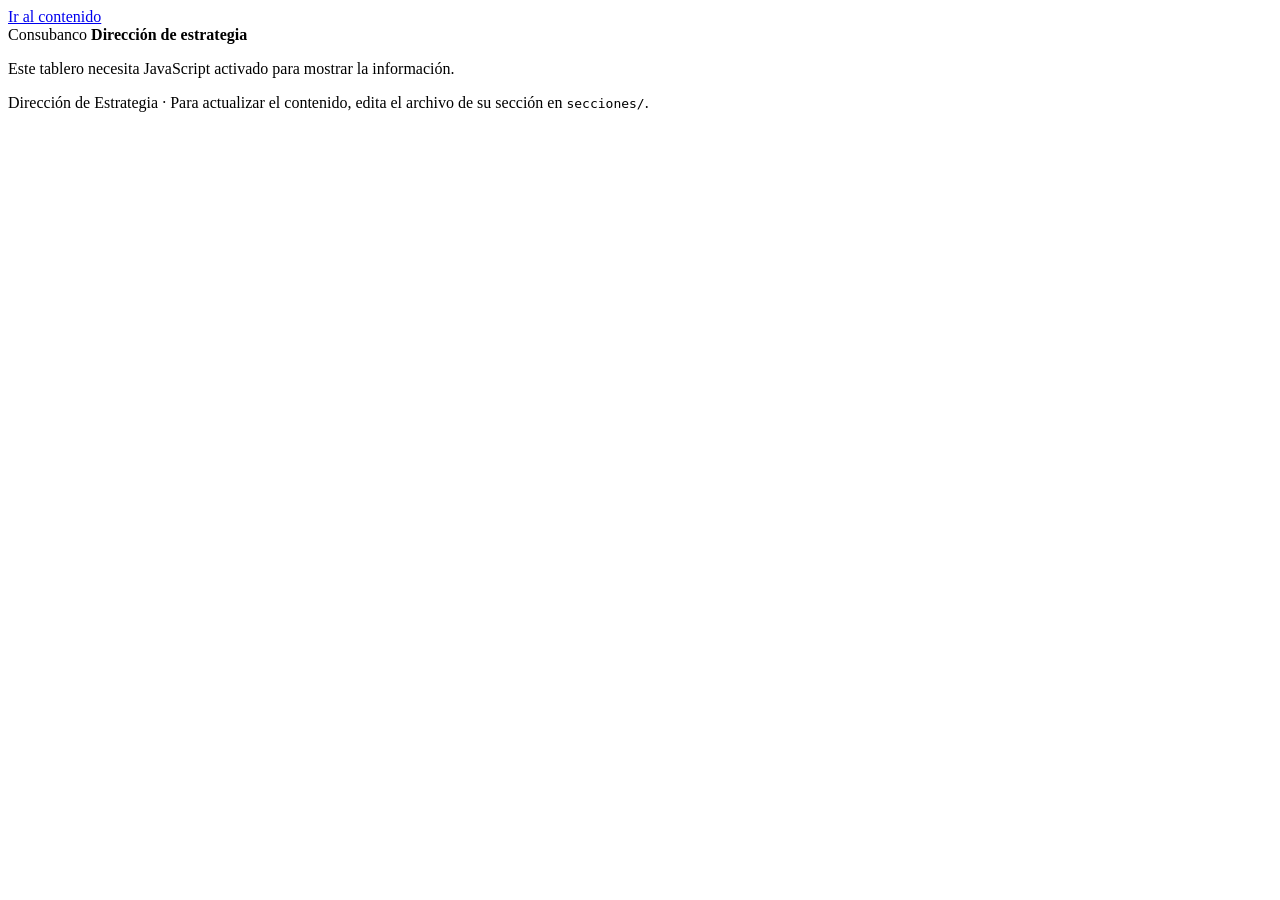
==== commit 33244679: "index.html" ====
--- a/index.html
+++ b/index.html
@@ -3,2005 +3,47 @@
 <head>
 <meta charset="utf-8">
 <meta name="viewport" content="width=device-width, initial-scale=1">
-<title>Tablero de estrategia · Consubanco</title>
-<meta name="description" content="Weekly - Temas Top: comunicados, temas importantes, escalaciones y áreas de la Dirección de Estrategia.">
+<title>Dirección de estrategia</title>
+<meta name="description" content="Dirección de Estrategia: resumen semanal, estructura de áreas y portafolio de Soluciones de Negocio.">
 <meta name="color-scheme" content="light">
-<meta name="theme-color" content="#eaf1f9">
+<meta name="theme-color" content="#f2f7fc">
 <link rel="icon" href="logo-consubanco.png" type="image/png">
-<style>
-/* =========================================================
-Tablero de estrategia — estilos
-Paleta corporativa Consubanco, solo tema claro:
-Azul Profundo, Azul Horizonte (dominante), Naranja Legado
-(atención) y Rojo Cercanía (crítico).
-Sin frameworks, sin dependencias externas.
-========================================================= */
-
-:root {
-/* Paleta corporativa
-Azul Profundo #1B355D · Pantone 534 C
-Naranja Legado #E75301 · Pantone 166 C
-Rojo Cercania #983920 · Pantone 174 C
-Azul Horizonte #7DACE3 · Pantone 2142 C */
-
-color-scheme: light;
-
---profundo: #1b355d; /* Azul Profundo 100% */
---horizonte: #7dace3; /* Azul Horizonte 100% */
-
---ink: #eaf1f9; /* Azul Horizonte 20%: fondo general */
---panel: #ffffff;
---panel-2: #dceaf7; /* Azul Horizonte 30% */
---line: #b4d1ea; /* Azul Horizonte 50% */
---line-soft: #dbe8f5;
---text: #14294a; /* Azul Profundo */
---muted: #4d6e97;
-
---azul: #2c6ca6; /* Azul Horizonte oscurecido: legible sobre blanco */
---azul-claro: #1f5c94;
---azul-tenue: #7dace3;
---naranja: #c24500; /* Naranja Legado oscurecido: legible sobre blanco */
---rojo: #8a3320; /* Rojo Cercanía oscurecido */
-
---radio: 14px;
---radio-s: 8px;
---ancho: 1140px;
-
---serif: "Iowan Old Style", "Palatino Linotype", Palatino, "Book Antiqua", Georgia, serif;
---sans: -apple-system, BlinkMacSystemFont, "Segoe UI", Roboto, "Helvetica Neue", Arial, sans-serif;
---mono: ui-monospace, SFMono-Regular, "SF Mono", Menlo, Consolas, monospace;
-}
-
-* { box-sizing: border-box; }
-
-html { scroll-behavior: smooth; scroll-padding-top: 88px; }
-
-body {
-margin: 0;
-background: var(--ink);
-color: var(--text);
-font-family: var(--sans);
-font-size: 16px;
-line-height: 1.6;
--webkit-font-smoothing: antialiased;
-}
-
-h1, h2, h3 { font-family: var(--serif); font-weight: 600; line-height: 1.2; margin: 0; }
-p { margin: 0; }
-a { color: inherit; }
-
-.visually-hidden {
-position: absolute; width: 1px; height: 1px;
-padding: 0; margin: -1px; overflow: hidden;
-clip: rect(0 0 0 0); white-space: nowrap; border: 0;
-}
-
-.skip {
-position: absolute; left: -9999px; top: 0; z-index: 100;
-background: var(--naranja); color: #ffffff;
-padding: 10px 16px; border-radius: 0 0 var(--radio-s) 0;
-font-weight: 600; text-decoration: none;
-}
-.skip:focus { left: 0; }
-
-:focus-visible {
-outline: 2px solid var(--naranja);
-outline-offset: 2px;
-border-radius: 4px;
-}
-
-/* ---------------- Barra superior ---------------- */
-
-.topbar {
-position: sticky; top: 0; z-index: 30;
-background: var(--ink);
-background: color-mix(in srgb, var(--ink) 92%, transparent);
-backdrop-filter: blur(10px);
-border-bottom: 1px solid var(--line-soft);
-}
-.topbar__inner {
-max-width: var(--ancho);
-margin: 0 auto;
-padding: 12px 20px;
-display: flex; align-items: center; gap: 18px; flex-wrap: wrap;
-}
-
-.brand { display: flex; align-items: center; gap: 14px; margin-right: auto; }
-.brand__logo { display: block; height: 36px; width: auto; max-width: 180px; }
-.brand__logo[hidden] { display: none; }
-.brand__fallback {
-font-weight: 700; font-size: 1.05rem; color: var(--profundo);
-padding-right: 14px; border-right: 1px solid var(--line);
-}
-.brand__titulo {
-font-family: var(--serif); font-size: 1.05rem; font-weight: 600; color: var(--profundo);
-padding-left: 14px; border-left: 1px solid var(--line);
-}
-.brand__fallback:not([hidden]) + .brand__titulo { border-left: 0; padding-left: 0; }
-
-.nav { display: flex; gap: 4px; flex-wrap: wrap; }
-.nav a {
-text-decoration: none;
-color: var(--muted);
-padding: 7px 11px;
-border-radius: 999px;
-font-size: .88rem;
-border: 1px solid transparent;
-}
-.nav a:hover { color: var(--text); background: var(--panel); }
-.nav a[aria-current="true"] {
-color: var(--text);
-background: var(--panel);
-border-color: var(--line);
-}
-
-.ghost {
-font: inherit; font-size: .84rem;
-color: var(--muted);
-background: transparent;
-border: 1px solid var(--line);
-border-radius: 999px;
-padding: 7px 14px;
-cursor: pointer;
-}
-.ghost:hover { color: var(--text); border-color: var(--naranja); }
-
-/* ---------------- Hero / resumen ---------------- */
-
-.hero {
-max-width: var(--ancho);
-margin: 0 auto;
-padding: 52px 20px 28px;
-}
-.hero__kicker { color: var(--azul); font-size: .85rem; margin-bottom: 12px; }
-.hero__foco {
-font-size: clamp(2rem, 5vw, 3.2rem);
-color: var(--profundo);
-letter-spacing: -0.01em;
-}
-
-.objetivo {
-margin-top: 26px;
-max-width: 78ch;
-background: var(--panel);
-border: 1px solid var(--line-soft);
-border-left: 5px solid var(--horizonte);
-border-radius: var(--radio-s);
-padding: 20px 24px;
-}
-.objetivo__titulo {
-font-family: var(--sans);
-font-size: .95rem;
-font-weight: 700;
-color: var(--azul);
-margin-bottom: 8px;
-}
-.objetivo__texto { color: var(--text); font-size: 1.02rem; line-height: 1.65; }
-
-/* ---------------- Filtros ---------------- */
-
-.filtros {
-position: sticky; top: 63px; z-index: 20;
-max-width: var(--ancho);
-margin: 26px auto 0;
-padding: 14px 20px;
-display: flex; align-items: center; gap: 12px; flex-wrap: wrap;
-background: var(--ink);
-background: color-mix(in srgb, var(--ink) 94%, transparent);
-backdrop-filter: blur(8px);
-border-top: 1px solid var(--line-soft);
-border-bottom: 1px solid var(--line-soft);
-}
-.buscador { flex: 1 1 260px; display: block; }
-.buscador input {
-width: 100%;
-font: inherit; font-size: .92rem;
-color: var(--text);
-background: var(--panel);
-border: 1px solid var(--line);
-border-radius: 999px;
-padding: 10px 16px;
-}
-.buscador input::placeholder { color: var(--muted); }
-
-.chips { display: flex; gap: 6px; flex-wrap: wrap; }
-.chip {
-font: inherit; font-size: .82rem;
-cursor: pointer;
-color: var(--muted);
-background: transparent;
-border: 1px solid var(--line);
-border-radius: 999px;
-padding: 7px 13px;
-}
-.chip:hover { color: var(--text); }
-.chip[aria-pressed="true"] {
-color: #ffffff;
-background: var(--naranja);
-border-color: var(--naranja);
-font-weight: 600;
-}
-
-.filtros__estado { width: 100%; color: var(--muted); font-size: .8rem; }
-
-/* ---------------- Bloques ---------------- */
-
-.bloque {
-max-width: var(--ancho);
-margin: 0 auto;
-padding: 52px 20px 12px;
-}
-.bloque__cab { margin-bottom: 24px; max-width: 70ch; }
-.bloque__cab h2 { font-size: clamp(1.45rem, 3vw, 1.95rem); }
-.bloque__desc { color: var(--muted); margin-top: 8px; font-size: .95rem; }
-
-.vacio {
-color: var(--muted);
-border: 1px dashed var(--line);
-border-radius: var(--radio);
-padding: 22px;
-font-size: .92rem;
-}
-
-/* Etiquetas de estado reutilizables */
-.pill {
-display: inline-block;
-font-size: .74rem;
-line-height: 1.5;
-padding: 2px 10px;
-border-radius: 999px;
-border: 1px solid var(--line);
-color: var(--muted);
-white-space: nowrap;
-}
-.pill--alta { color: var(--rojo); border-color: var(--rojo); }
-.pill--media { color: var(--naranja); border-color: var(--naranja); }
-.pill--baja { color: var(--azul); border-color: var(--azul); }
-.pill--info { color: var(--azul-claro); border-color: var(--azul-claro); }
-.pill--nuevo { color: var(--azul); border-color: var(--azul); }
-
-@supports (color: color-mix(in srgb, red 50%, transparent)) {
-.pill--alta { border-color: color-mix(in srgb, var(--rojo) 55%, transparent); }
-.pill--media { border-color: color-mix(in srgb, var(--naranja) 55%, transparent); }
-.pill--baja { border-color: color-mix(in srgb, var(--azul) 55%, transparent); }
-.pill--info { border-color: color-mix(in srgb, var(--azul-claro) 55%, transparent); }
-.pill--nuevo { border-color: color-mix(in srgb, var(--azul) 55%, transparent); }
-}
-
-.meta { color: var(--muted); font-size: .82rem; }
-
-/* ---------------- Comunicados (línea de tiempo) ---------------- */
-
-.linea { list-style: none; margin: 0; padding: 0; }
-.linea li {
-display: grid;
-grid-template-columns: 116px 1fr;
-gap: 24px;
-padding: 22px 0;
-border-top: 1px solid var(--line-soft);
-}
-.linea li:last-child { border-bottom: 1px solid var(--line-soft); }
-.linea__fecha { color: var(--muted); font-size: .84rem; padding-top: 3px; }
-.linea__fecha b { display: block; color: var(--azul); font-size: 1.5rem; font-family: var(--serif); font-weight: 600; }
-.linea__cuerpo h3 { font-size: 1.15rem; margin-bottom: 6px; }
-.linea__cuerpo p { color: var(--muted); font-size: .94rem; max-width: 72ch; }
-.linea__tags { display: flex; gap: 8px; flex-wrap: wrap; margin-top: 12px; align-items: center; }
-
-/* ---------------- Temas importantes (rejilla) ---------------- */
-
-.rejilla {
-display: grid;
-gap: 16px;
-grid-template-columns: repeat(auto-fill, minmax(300px, 1fr));
-}
-.tema {
-background: var(--panel);
-border: 1px solid var(--line-soft);
-border-radius: var(--radio);
-padding: 20px;
-display: flex; flex-direction: column; gap: 10px;
-}
-.tema h3 { font-size: 1.08rem; }
-.tema__txt { color: var(--muted); font-size: .92rem; }
-.tema__pie {
-margin-top: auto; padding-top: 12px;
-border-top: 1px solid var(--line-soft);
-display: flex; justify-content: space-between; gap: 10px; align-items: center; flex-wrap: wrap;
-}
-.tema__tags { display: flex; gap: 6px; flex-wrap: wrap; }
-
-/* ---------------- Escalaciones (tabla) ---------------- */
-
-.tabla {
-border: 1px solid var(--line-soft);
-border-radius: var(--radio);
-overflow: hidden;
-}
-.fila {
-display: grid;
-grid-template-columns: 6px 1fr 150px 130px;
-align-items: center;
-gap: 16px;
-padding: 0;
-background: var(--panel);
-border-bottom: 1px solid var(--line-soft);
-}
-.fila:last-child { border-bottom: 0; }
-.fila__barra { align-self: stretch; background: var(--line); }
-.fila--critica .fila__barra { background: #983920; }
-.fila--alta .fila__barra { background: var(--naranja); }
-.fila--media .fila__barra { background: var(--azul); }
-.fila--baja .fila__barra { background: var(--azul-tenue); }
-.fila__main { padding: 16px 0; }
-.fila__main h3 { font-size: 1.02rem; margin-bottom: 4px; }
-.fila__main p { color: var(--muted); font-size: .88rem; max-width: 70ch; }
-.fila__dueno { color: var(--muted); font-size: .85rem; padding: 16px 0; }
-.fila__estado { padding: 16px 16px 16px 0; text-align: right; }
-.fila__dias { display: block; color: var(--muted); font-size: .78rem; margin-top: 6px; }
-
-/* ---------------- Áreas (pestañas) ---------------- */
-
-.tabs {
-display: flex; gap: 6px; flex-wrap: wrap;
-border-bottom: 1px solid var(--line-soft);
-padding-bottom: 12px;
-margin-bottom: 26px;
-}
-.tab {
-font: inherit; font-size: .9rem;
-cursor: pointer;
-background: transparent;
-color: var(--muted);
-border: 1px solid var(--line);
-border-radius: 999px;
-padding: 9px 16px;
-}
-.tab:hover { color: var(--text); }
-.tab[aria-selected="true"] {
-color: var(--text);
-background: var(--panel-2);
-border-color: var(--azul);
-}
-
-.area { display: grid; gap: 26px; grid-template-columns: minmax(0, 1.25fr) minmax(0, 1fr); align-items: start; }
-.area[hidden] { display: none; }
-.area__intro h3 { font-size: clamp(1.4rem, 3vw, 1.9rem); margin-bottom: 10px; }
-.area__mision { color: var(--muted); max-width: 62ch; }
-.area__focos { list-style: none; margin: 22px 0 0; padding: 0; display: grid; gap: 10px; }
-.area__focos li {
-display: flex; gap: 12px; align-items: flex-start;
-font-size: .94rem;
-padding-left: 0;
-}
-.area__focos li::before {
-content: ""; flex: none;
-width: 7px; height: 7px; margin-top: 9px;
-border-radius: 2px; background: var(--azul);
-transform: rotate(45deg);
-}
-.area__lado {
-background: var(--panel);
-border: 1px solid var(--line-soft);
-border-radius: var(--radio);
-padding: 20px;
-}
-.area__lado h4 { margin: 0 0 14px; font-family: var(--sans); font-size: .9rem; color: var(--azul); font-weight: 600; }
-.iniciativa { padding: 12px 0; border-top: 1px solid var(--line-soft); }
-.iniciativa:first-of-type { border-top: 0; padding-top: 0; }
-.iniciativa__cab { display: flex; justify-content: space-between; gap: 10px; font-size: .92rem; }
-.iniciativa__cab span { color: var(--muted); font-variant-numeric: tabular-nums; }
-.barra {
-margin-top: 8px; height: 6px; border-radius: 999px;
-background: var(--line-soft); overflow: hidden;
-}
-.barra > i { display: block; height: 100%; background: linear-gradient(90deg, var(--azul) 0%, var(--azul-claro) 100%); border-radius: 999px; }
-.area__contacto { margin-top: 18px; padding-top: 14px; border-top: 1px solid var(--line-soft); font-size: .86rem; color: var(--muted); }
-
-main { padding-bottom: 72px; }
-
-/* ---------------- Responsive ---------------- */
-
-@media (max-width: 900px) {
-.area { grid-template-columns: 1fr; }
-.fila { grid-template-columns: 6px 1fr; }
-.fila__dueno { padding: 0 0 8px; }
-.fila__estado { padding: 0 16px 16px 0; text-align: left; grid-column: 2; }
-}
-
-@media (max-width: 720px) {
-.topbar__inner { padding: 10px 16px; gap: 10px; }
-.brand__logo { height: 30px; }
-.nav { order: 3; width: 100%; overflow-x: auto; flex-wrap: nowrap; padding-bottom: 2px; }
-.nav a { white-space: nowrap; }
-.filtros { position: static; }
-.hero { padding-top: 38px; }
-.linea li { grid-template-columns: 1fr; gap: 8px; }
-.linea__fecha { display: flex; align-items: baseline; gap: 8px; }
-.linea__fecha b { font-size: 1.1rem; }
-.bloque { padding-top: 40px; }
-}
-
-@media (prefers-reduced-motion: reduce) {
-html { scroll-behavior: auto; }
-* { transition: none !important; animation: none !important; }
-}
-
-@media print {
-.filtros, .tabs, .nav { display: none !important; }
-body { background: #fff; color: #000; }
-.area[hidden] { display: grid !important; }
-}
-
-/* =========================================================
-ANÁLISIS EJECUTIVO
-Paleta de gráficos validada (dataviz): #17558C / #3D9BE5 / #C24500
-— todos los checks PASS salvo contraste del tono medio, que se
-compensa con etiquetas directas y tabla de datos en cada figura.
-========================================================= */
-
-:root {
---g-proceso: #17558c;
---g-planeado: #3d9be5;
---g-alerta: #c24500;
---g-grid: #dbe8f5;
-}
-
-/* --- Sellos de procedencia en Áreas --- */
-.sello {
-display: inline-block; margin: 0 0 12px;
-font-size: .72rem; line-height: 1.5;
-padding: 3px 10px; border-radius: 999px;
-color: var(--muted); background: var(--panel-2); border: 1px solid var(--line);
-}
-.sello--ok { color: #0f5132; background: #e4f3ec; border-color: #9fcfb8; }
-.area__link { margin-top: 18px; font-size: .9rem; }
-.area__link a { color: var(--azul); }
-
-/* --- Cifras de encabezado --- */
-.cifras {
-display: grid; gap: 1px; margin-bottom: 22px;
-grid-template-columns: repeat(auto-fit, minmax(190px, 1fr));
-background: var(--line-soft); border: 1px solid var(--line-soft);
-border-radius: var(--radio); overflow: hidden;
-}
-.cifra { background: var(--panel); padding: 18px 20px; display: flex; flex-direction: column; gap: 2px; }
-.cifra__v { font-family: var(--serif); font-size: 2.4rem; line-height: 1; color: var(--profundo); }
-.cifra__e { font-size: .9rem; font-weight: 600; color: var(--text); }
-.cifra__n { font-size: .78rem; color: var(--muted); }
-
-/* --- Base documental --- */
-.fuente {
-background: var(--panel-2); border: 1px solid var(--line);
-border-radius: var(--radio-s); padding: 16px 20px; margin-bottom: 34px;
-}
-.fuente__t { font-size: .8rem; font-weight: 700; color: var(--azul); margin-bottom: 8px; }
-.fuente ul { margin: 0 0 10px; padding-left: 18px; font-size: .86rem; color: var(--text); }
-.fuente li { margin-bottom: 3px; }
-.fuente__v { font-size: .84rem; color: var(--muted); border-top: 1px solid var(--line); padding-top: 10px; }
-
-/* --- Apartados --- */
-.ap { margin: 0 0 46px; }
-.ap--lim { border-top: 1px solid var(--line-soft); padding-top: 34px; }
-.ap__cab { display: flex; align-items: baseline; gap: 12px; margin-bottom: 16px; flex-wrap: wrap; }
-.ap__num {
-flex: none; width: 30px; height: 30px; border-radius: 50%;
-background: var(--profundo); color: #fff;
-font-size: .82rem; font-weight: 700;
-display: inline-flex; align-items: center; justify-content: center;
-}
-.ap__cab h3 { font-size: clamp(1.2rem, 2.6vw, 1.55rem); color: var(--profundo); }
-.ap__extra { font-size: .8rem; color: var(--muted); margin-left: auto; }
-.ap__entrada { font-size: 1.03rem; line-height: 1.7; max-width: 74ch; margin-bottom: 14px; }
-.ap__nota { font-size: .9rem; color: var(--muted); max-width: 76ch; margin-bottom: 16px; }
-.sub { font-family: var(--sans); font-size: .9rem; font-weight: 700; color: var(--azul);
-margin: 26px 0 12px; }
-
-.lista { margin: 0; padding-left: 20px; display: grid; gap: 10px; max-width: 76ch; }
-.lista li { font-size: .96rem; line-height: 1.65; }
-
-/* --- Hallazgos --- */
-.hallazgos { display: grid; gap: 14px; grid-template-columns: repeat(auto-fill, minmax(310px, 1fr)); }
-.hz {
-background: var(--panel); border: 1px solid var(--line-soft);
-border-top: 3px solid var(--line); border-radius: var(--radio-s); padding: 16px 18px;
-}
-.hz--fortaleza { border-top-color: #198754; }
-.hz--riesgo { border-top-color: var(--g-alerta); }
-.hz--brecha { border-top-color: var(--g-planeado); }
-.hz--atencion { border-top-color: var(--profundo); }
-.hz__cab { display: flex; justify-content: space-between; align-items: center; margin-bottom: 8px; }
-.hz__id { font-family: var(--mono); font-size: .76rem; font-weight: 700; color: var(--muted); }
-.hz__tipo { font-size: .7rem; font-weight: 700; color: var(--muted); }
-.hz--fortaleza .hz__tipo { color: #0f5132; }
-.hz--riesgo .hz__tipo { color: var(--g-alerta); }
-.hz h4 { font-family: var(--sans); font-size: .96rem; font-weight: 700; margin-bottom: 7px; line-height: 1.4; }
-.hz p { font-size: .88rem; color: var(--muted); line-height: 1.6; }
-.hz__dato {
-margin-top: 10px; padding-top: 9px; border-top: 1px solid var(--line-soft);
-font-size: .82rem; font-weight: 700; color: var(--profundo) !important;
-}
-
-/* --- Figuras --- */
-.fig {
-margin: 0 0 14px; padding: 20px 22px;
-background: var(--panel); border: 1px solid var(--line-soft); border-radius: var(--radio);
-}
-.fig figcaption {
-font-size: .85rem; color: var(--muted); margin-top: 14px; max-width: 78ch;
-padding-top: 12px; border-top: 1px solid var(--line-soft);
-}
-
-/* Barras horizontales (magnitud, un solo tono) */
-.barras { display: grid; gap: 9px; }
-.barra-fila { display: grid; grid-template-columns: 150px 1fr 118px; gap: 12px; align-items: center; }
-.barra-fila--sep { margin-top: 10px; padding-top: 13px; border-top: 1px dashed var(--line); }
-.barra-fila__n { font-size: .87rem; font-weight: 600; }
-.barra-fila__n em { font-style: normal; font-weight: 400; color: var(--muted); font-size: .8rem; }
-.barra-fila__t { position: relative; display: flex; align-items: center; gap: 8px; }
-.barra-fila__b {
-display: block; height: 15px; border-radius: 0 4px 4px 0;
-background: var(--g-proceso); min-width: 2px;
-}
-.barra-fila__b.es-alta { background: var(--g-alerta); }
-.barra-fila__v { font-size: .84rem; font-weight: 700; font-variant-numeric: tabular-nums; }
-.barra-fila__d { font-size: .78rem; color: var(--muted); text-align: right; font-variant-numeric: tabular-nums; }
-
-/* Barra apilada (estatus) */
-.apilada { display: flex; height: 30px; border-radius: 5px; overflow: hidden; background: var(--g-grid); }
-.apilada__seg { box-shadow: 2px 0 0 #fff; }
-.apilada__seg { display: block; height: 100%; box-shadow: 2px 0 0 var(--panel); }
-.apilada__seg:last-child { box-shadow: none; }
-.seg--proceso { background: var(--g-proceso); }
-.seg--planeado { background: var(--g-planeado); }
-.seg--noplaneado { background: var(--g-alerta); }
-.seg--sn { background: var(--g-proceso); }
-.seg--out { background: var(--g-planeado); }
-.apilada__leyenda, .progs__leyenda { display: flex; gap: 20px; flex-wrap: wrap; margin-top: 12px; }
-.lg { display: inline-flex; align-items: center; gap: 7px; font-size: .85rem; color: var(--text); }
-.lg__m { width: 11px; height: 11px; border-radius: 3px; flex: none; }
-.lg em { font-style: normal; color: var(--muted); }
-
-/* Proyectos sin planear */
-.sinplan {
-margin-top: 18px; background: #fdf3ee; border: 1px solid #f0c7b2;
-border-radius: var(--radio-s); padding: 16px 20px;
-}
-.sinplan__t { font-size: .84rem; font-weight: 700; color: var(--g-alerta); margin-bottom: 10px; }
-.sinplan ol { margin: 0; padding-left: 18px; display: grid; gap: 9px; }
-.sinplan li { font-size: .88rem; }
-.sinplan__p { display: block; font-weight: 600; }
-.sinplan__m { display: block; font-size: .79rem; color: var(--muted); }
-.tag {
-display: inline-block; font-size: .67rem; font-weight: 700; padding: 1px 7px;
-border-radius: 3px; margin-right: 7px; vertical-align: 1px;
-}
-.tag--ob { background: var(--g-alerta); color: #fff; }
-
-/* Programas */
-.progs { display: grid; gap: 15px; }
-.prog__cab { display: flex; justify-content: space-between; gap: 12px; align-items: baseline; margin-bottom: 5px; flex-wrap: wrap; }
-.prog__n { font-size: .92rem; font-weight: 600; }
-.prog__c { font-size: .82rem; color: var(--muted); font-variant-numeric: tabular-nums; }
-.prog__t { display: flex; height: 15px; border-radius: 4px; overflow: hidden; min-width: 60px; }
-.prog__sn { display: block; height: 100%; background: var(--g-proceso); box-shadow: 2px 0 0 var(--panel); }
-.prog__out { display: block; height: 100%; background: var(--g-planeado); }
-.prog__pie { display: flex; gap: 16px; flex-wrap: wrap; margin-top: 6px; font-size: .78rem; color: var(--muted); }
-.prog__pie .ok { color: #0f5132; }
-.prog__pie .warn { color: var(--g-alerta); font-weight: 600; }
-
-/* Beneficios */
-.benef { display: grid; gap: 12px; grid-template-columns: repeat(auto-fill, minmax(260px, 1fr)); margin-top: 20px; }
-.benef__p { background: var(--panel); border: 1px solid var(--line-soft);
-border-left: 4px solid var(--g-proceso); border-radius: var(--radio-s); padding: 14px 16px; }
-.benef__p--cual { border-left-color: var(--g-alerta); }
-.benef__n { font-size: .86rem; font-weight: 700; margin-bottom: 8px; }
-.benef ul { margin: 0; padding-left: 16px; }
-.benef li { font-size: .82rem; color: var(--muted); margin-bottom: 4px; line-height: 1.5; }
-
-/* Tabla de datos de respaldo */
-.datos { margin-top: 14px; border: 1px solid var(--line-soft); border-radius: var(--radio-s); background: var(--panel); }
-.datos summary { cursor: pointer; padding: 11px 16px; font-size: .85rem; color: var(--azul); font-weight: 600; }
-.datos__scroll { overflow-x: auto; }
-.datos__tabla { width: 100%; border-collapse: collapse; font-size: .84rem; }
-.datos__tabla th, .datos__tabla td { padding: 8px 14px; border-top: 1px solid var(--line-soft); text-align: left; }
-.datos__tabla thead th { background: var(--panel-2); font-size: .78rem; color: var(--muted); white-space: nowrap; }
-.datos__tabla .num { text-align: right; font-variant-numeric: tabular-nums; }
-.datos__tabla tbody th { font-weight: 600; }
-
-/* Capacidades */
-.cita {
-margin: 0 0 8px; padding: 16px 22px; border-left: 4px solid var(--horizonte);
-background: var(--panel); border-radius: 0 var(--radio-s) var(--radio-s) 0;
-font-size: 1.02rem; line-height: 1.65; max-width: 80ch;
-}
-.verbos { list-style: none; margin: 0; padding: 0; display: grid; gap: 1px;
-background: var(--line-soft); border: 1px solid var(--line-soft); border-radius: var(--radio-s); overflow: hidden; }
-.verbos li { background: var(--panel); padding: 12px 18px; display: grid;
-grid-template-columns: 34px 120px 1fr; gap: 12px; align-items: baseline; }
-.verbos__n { font-family: var(--mono); font-size: .78rem; color: var(--muted); }
-.verbos__v { font-weight: 700; color: var(--g-alerta); font-size: .94rem; }
-.verbos__d { font-size: .9rem; color: var(--muted); }
-
-.disc { display: grid; gap: 12px; grid-template-columns: repeat(auto-fill, minmax(250px, 1fr)); }
-.disc__c { background: var(--panel); border: 1px solid var(--line-soft); border-radius: var(--radio-s); padding: 14px 16px; }
-.disc__t { font-size: .88rem; font-weight: 700; color: var(--profundo); margin-bottom: 6px; }
-.disc__c p { font-size: .84rem; color: var(--muted); line-height: 1.55; }
-
-.cadena { list-style: none; margin: 0; padding: 0; display: flex; gap: 10px; flex-wrap: wrap; }
-.cadena li { flex: 1 1 165px; background: var(--panel-2); border-radius: var(--radio-s);
-padding: 13px 15px; position: relative; }
-.cadena li b { display: block; font-size: .85rem; color: var(--azul); margin-bottom: 3px; }
-.cadena li span { font-size: .82rem; color: var(--muted); }
-
-.roles { display: grid; gap: 14px; grid-template-columns: repeat(auto-fit, minmax(290px, 1fr)); }
-.rol { background: var(--panel); border: 1px solid var(--line-soft); border-radius: var(--radio-s); overflow: hidden; }
-.rol__cab { background: var(--profundo); color: #fff; padding: 13px 18px; }
-.rol__cab h5 { font-family: var(--serif); font-size: 1.05rem; font-weight: 600; margin: 0; }
-.rol__cab span { font-size: .76rem; opacity: .8; }
-.rol dl { margin: 0; padding: 16px 18px; }
-.rol dt { font-size: .76rem; font-weight: 700; color: var(--g-alerta); margin-top: 12px; }
-.rol dt:first-child { margin-top: 0; }
-.rol dd { margin: 3px 0 0; font-size: .85rem; color: var(--muted); line-height: 1.55; }
-.rol--pend .rol__cab { background: var(--muted); }
-.rol--pend dd { font-style: italic; }
-
-.aviso {
-margin-top: 18px; padding: 13px 18px; font-size: .86rem; color: var(--text);
-background: var(--panel-2); border-left: 4px solid var(--g-planeado); border-radius: 0 var(--radio-s) var(--radio-s) 0;
-}
-
-/* Oportunidades */
-.oport { display: grid; gap: 13px; grid-template-columns: repeat(auto-fill, minmax(320px, 1fr)); }
-.op { background: var(--panel); border: 1px solid var(--line-soft); border-radius: var(--radio-s); padding: 16px 18px; }
-.op__cab { display: flex; gap: 10px; align-items: baseline; margin-bottom: 7px; }
-.op__id { font-family: var(--mono); font-size: .76rem; font-weight: 700; color: var(--azul); flex: none; }
-.op h4 { font-family: var(--sans); font-size: .95rem; font-weight: 700; line-height: 1.4; }
-.op p { font-size: .87rem; color: var(--muted); line-height: 1.6; }
-.op__ev { margin-top: 9px; font-size: .76rem !important; font-style: italic; }
-
-/* Riesgos */
-.riesgos { display: grid; gap: 13px; grid-template-columns: repeat(auto-fill, minmax(320px, 1fr)); }
-.rg { background: var(--panel); border: 1px solid var(--line-soft);
-border-left: 5px solid var(--line); border-radius: var(--radio-s); padding: 16px 18px; }
-.rg--alto { border-left-color: var(--g-alerta); }
-.rg--medio { border-left-color: var(--g-planeado); }
-.rg__cab { display: flex; justify-content: space-between; align-items: center; margin-bottom: 7px; }
-.rg__id { font-family: var(--mono); font-size: .76rem; font-weight: 700; color: var(--muted); }
-.rg__niv { font-size: .7rem; font-weight: 700; padding: 2px 9px; border-radius: 999px;
-border: 1px solid currentColor; }
-.rg--alto .rg__niv { color: var(--g-alerta); }
-.rg--medio .rg__niv { color: var(--azul); }
-.rg h4 { font-family: var(--sans); font-size: .95rem; font-weight: 700; line-height: 1.4; margin-bottom: 7px; }
-.rg p { font-size: .87rem; color: var(--muted); line-height: 1.6; }
-.rg__imp { margin-top: 9px; }
-.rg__imp b { color: var(--text); }
-.rg__ev { margin-top: 9px; padding-top: 8px; border-top: 1px solid var(--line-soft);
-font-size: .78rem !important; font-weight: 600; color: var(--profundo) !important; }
-
-/* Recomendaciones */
-.recs { list-style: none; margin: 0; padding: 0; display: grid; gap: 12px; }
-.rec { display: grid; grid-template-columns: 38px 1fr; gap: 14px; align-items: start;
-background: var(--panel); border: 1px solid var(--line-soft); border-radius: var(--radio-s); padding: 16px 18px; }
-.rec__p { width: 32px; height: 32px; border-radius: 50%; background: var(--g-alerta); color: #fff;
-font-size: .9rem; font-weight: 700; display: inline-flex; align-items: center; justify-content: center; }
-.rec__cab { display: flex; justify-content: space-between; gap: 12px; align-items: baseline; flex-wrap: wrap; }
-.rec h4 { font-family: var(--sans); font-size: .97rem; font-weight: 700; line-height: 1.4; }
-.rec__h { font-size: .74rem; font-weight: 700; color: var(--azul); background: var(--panel-2);
-padding: 2px 10px; border-radius: 999px; white-space: nowrap; }
-.rec__c p { font-size: .88rem; color: var(--muted); line-height: 1.6; margin-top: 6px; }
-.rec__a { font-size: .77rem !important; font-weight: 600; color: var(--profundo) !important; }
-
-/* Conclusiones */
-.concl { margin: 0; padding-left: 22px; display: grid; gap: 14px; max-width: 80ch; }
-.concl li { font-size: 1rem; line-height: 1.7; }
-.concl li::marker { color: var(--g-alerta); font-weight: 700; }
-
-/* Límites */
-.limites { margin: 0; padding-left: 20px; display: grid; gap: 8px; max-width: 80ch; }
-.limites li { font-size: .88rem; color: var(--muted); line-height: 1.55; }
-
-@media (max-width: 720px) {
-.barra-fila { grid-template-columns: 1fr; gap: 4px; }
-.barra-fila__d { text-align: left; }
-.verbos li { grid-template-columns: 30px 1fr; }
-.verbos__d { grid-column: 2; }
-.rec { grid-template-columns: 1fr; }
-}
-
-@media print {
-.cifras, .hallazgos, .oport, .riesgos, .disc, .benef, .roles { break-inside: avoid; }
-.datos[open] summary { display: none; }
-.datos { break-inside: avoid; }
-}
-
-</style>
+<link rel="stylesheet" href="estilos.css">
 </head>
 <body>
-<a class="skip" href="#contenido">Ir al contenido</a>
+<a class="saltar" href="#contenido">Ir al contenido</a>
 
-<header class="topbar">
-<div class="topbar__inner">
-<div class="brand">
-<img class="brand__logo" src="logo-consubanco.png" alt="Consubanco"
+<header class="cabecera">
+<div class="cabecera__inner">
+<div class="marca">
+<img class="marca__logo" src="logo-consubanco.png" alt="Consubanco"
 onerror="this.hidden=true;this.nextElementSibling.hidden=false;">
-<span class="brand__fallback" hidden>Consubanco</span>
-<strong class="brand__titulo">Tablero de estrategia</strong>
+<span class="marca__alt" hidden>Consubanco</span>
+<strong class="marca__titulo">Dirección de estrategia</strong>
 </div>
-
-<nav class="nav" aria-label="Secciones del tablero">
-<a href="#resumen">Resumen</a>
-<a href="#comunicados">Comunicados</a>
-<a href="#temas">Temas importantes</a>
-<a href="#escalaciones">Escalaciones</a>
-<a href="#areas">Áreas</a>
-<a href="#analisis">Análisis ejecutivo</a>
-</nav>
+<nav class="nav" id="nav" aria-label="Secciones"></nav>
 </div>
 </header>
 
-<main id="contenido">
-
-<!-- ============ RESUMEN ============ -->
-<section id="resumen" class="hero" aria-labelledby="h-resumen">
-<p class="hero__kicker" id="meta-actualizado">Última actualización: —</p>
-<h1 id="h-resumen" class="hero__foco">Weekly - Temas Top</h1>
-
-<div class="objetivo">
-<h2 class="objetivo__titulo">Objetivo del tablero</h2>
-<p class="objetivo__texto" id="objetivo-texto"></p>
-</div>
-</section>
-
-<!-- ============ FILTROS ============ -->
-<div class="filtros" role="search">
-<label class="buscador">
-<span class="visually-hidden">Buscar en el tablero</span>
-<input id="buscar" type="search" placeholder="Buscar por título, responsable o palabra clave" autocomplete="off">
-</label>
-<div class="chips" id="chips-area" role="group" aria-label="Filtrar por área"></div>
-<p class="filtros__estado" id="estado-filtro" role="status" aria-live="polite"></p>
-</div>
-
-<!-- ============ COMUNICADOS ============ -->
-<section id="comunicados" class="bloque" aria-labelledby="h-comunicados">
-<div class="bloque__cab">
-<h2 id="h-comunicados">Comunicados</h2>
-<p class="bloque__desc">Comunicados importantes del área de estrategia</p>
-</div>
-<ol class="linea" id="lista-comunicados"></ol>
-<p class="vacio" id="vacio-comunicados" hidden></p>
-</section>
-
-<!-- ============ TEMAS IMPORTANTES ============ -->
-<section id="temas" class="bloque" aria-labelledby="h-temas">
-<div class="bloque__cab">
-<h2 id="h-temas">Temas importantes</h2>
-<p class="bloque__desc">Asuntos que necesitan seguimiento semanal</p>
-</div>
-<div class="rejilla" id="lista-temas"></div>
-<p class="vacio" id="vacio-temas" hidden></p>
-</section>
-
-<!-- ============ ESCALACIONES ============ -->
-<section id="escalaciones" class="bloque" aria-labelledby="h-escalaciones">
-<div class="bloque__cab">
-<h2 id="h-escalaciones">Escalaciones</h2>
-<p class="bloque__desc">Temas críticos, riesgos o dependencias que superan al equipo y requieren decisión o intervención para asegurar el cumplimiento de los objetivos estratégicos.</p>
-</div>
-<div class="tabla" id="lista-escalaciones"></div>
-<p class="vacio" id="vacio-escalaciones" hidden></p>
-</section>
-
-<!-- ============ ÁREAS ============ -->
-<section id="areas" class="bloque" aria-labelledby="h-areas">
-<div class="bloque__cab">
-<h2 id="h-areas">Áreas</h2>
-<p class="bloque__desc">Cada área explica su misión, sus focos y el estado de su portafolio.</p>
-</div>
-
-<div class="tabs" id="tabs-areas" role="tablist" aria-label="Áreas de la Dirección de Estrategia"></div>
-<div id="paneles-areas"></div>
-</section>
-
-<!-- ============ ANÁLISIS EJECUTIVO ============ -->
-<section id="analisis" class="bloque" aria-labelledby="h-analisis">
-<div class="bloque__cab">
-<h2 id="h-analisis">Análisis ejecutivo · Soluciones de Negocio</h2>
-<p class="bloque__desc" id="analisis-sub"></p>
-</div>
-<div id="analisis-cuerpo"></div>
-</section>
-
+<main class="pagina" id="contenido">
+<p class="vacio">Este tablero necesita JavaScript activado para mostrar la información.</p>
 </main>
 
-<!-- ================= DATOS DEL TABLERO · edita aquí comunicados, temas, escalaciones y áreas ================= -->
-<script>
-/* =========================================================
-DATOS DEL TABLERO
-Este es el único bloque que necesitas editar.
-Reglas:
-- "area" debe coincidir con un id de la lista AREAS.
-- Las fechas van en formato ISO: "AAAA-MM-DD".
-- Prioridad/severidad: "critica" | "alta" | "media" | "baja".
-- Para publicar un comunicado o tema, agrega un objeto dentro de su lista [ ].
-========================================================= */
+<footer class="pie">
+<div class="pie__inner">
+<span>Dirección de Estrategia · <span id="anio"></span></span>
+<span>Para actualizar el contenido, edita el archivo de su sección en <code>secciones/</code>.</span>
+</div>
+</footer>
 
-window.TABLERO = {
+<!-- Motor: utilidades, navegación y arranque -->
+<script src="tablero.js"></script>
 
-meta: {
-actualizado: "2026-09-21",
-foco: "Weekly - Temas Top",
-objetivo:
-"Asegurar la ejecución de la estrategia mediante la revisión y seguimiento de iniciativas " +
-"prioritarias, indicadores clave, riesgos y acuerdos ejecutivos, promoviendo la coordinación " +
-"de las áreas de la Dirección de Estrategia para una toma de decisiones oportuna."
-},
+<!-- Una sección, un archivo. Aquí se edita el contenido. -->
+<script src="secciones/resumen.js"></script>
+<script src="secciones/estructura.js"></script>
+<script src="secciones/soluciones.js"></script>
 
-/* ---------- Áreas ---------- */
-areas: [
-{
-id: "hub-innovacion",
-fuente: "ejemplo",
-nombre: "Hub de innovación",
-lider: "Dirección de Innovación",
-mision:
-"Explorar ideas fuera del negocio actual y convertir las que prueban valor en pilotos con dueño y presupuesto.",
-focos: [
-"Filtrar la cartera de ideas con un criterio único de valor y esfuerzo.",
-"Llevar dos pilotos de IA aplicada a resultado medible antes de diciembre.",
-"Publicar el ciclo de convocatorias internas para toda la organización."
-],
-iniciativas: [
-{ nombre: "Laboratorio de pilotos con IA", avance: 62 },
-{ nombre: "Convocatoria interna de ideas", avance: 80 },
-{ nombre: "Alianzas con universidades", avance: 35 }
-],
-contacto: "innovacion@empresa.com"
-},
-{
-id: "estrategia",
-fuente: "ejemplo",
-nombre: "Estrategia",
-lider: "Vicepresidencia de Estrategia",
-mision:
-"Definir hacia dónde va la compañía, con qué apuestas compite y cómo se mide el avance.",
-focos: [
-"Cerrar el marco estratégico 2027 con metas por unidad de negocio.",
-"Revisar el mapa competitivo cada trimestre con datos de mercado.",
-"Traducir la estrategia a objetivos que los equipos puedan usar."
-],
-iniciativas: [
-{ nombre: "Marco estratégico 2027", avance: 48 },
-{ nombre: "Tablero de indicadores corporativos", avance: 70 },
-{ nombre: "Análisis competitivo regional", avance: 55 }
-],
-contacto: "estrategia@empresa.com"
-},
-{
-id: "soluciones-negocio",
-nombre: "Soluciones de negocio",
-lider: "Subdirección de Soluciones de Negocio",
-fuente: "validada",
-mision:
-"Diseñamos y articulamos soluciones integrales que conectan las necesidades del negocio con la " +
-"experiencia, los procesos y las capacidades tecnológicas necesarias para su implementación.",
-focos: [
-"Comprender problemas y oportunidades de negocio.",
-"Diseñar soluciones integrales con visión de principio a fin.",
-"Convertir las necesidades en definiciones funcionales listas para ejecución.",
-"Alinear prioridades, capacidad, dependencias y decisiones.",
-"Acompañar la implementación, la adopción y la transferencia del conocimiento a la operación."
-],
-/* Programas atendidos: proyectos de Soluciones de Negocio sobre el total del programa */
-programas: [
-{ nombre: "Enfoque al Cliente", sn: 14, total: 15 },
-{ nombre: "Control Interno y Riesgos", sn: 11, total: 11 },
-{ nombre: "Actualización Tecnológica", sn: 4, total: 9 },
-{ nombre: "Programa Lazos", sn: 3, total: 3 },
-{ nombre: "Nueva Generación de Plataformas", sn: 2, total: 3 },
-{ nombre: "Estrategia de Negocio", sn: 1, total: 3 }
-],
-analisis: "analisis",
-contacto: "17 recursos · 7 células + UX/UI · 35 proyectos"
-},
-{
-id: "nuevas-lineas",
-fuente: "ejemplo",
-nombre: "Nuevas Líneas de negocio",
-lider: "Dirección de Nuevas Líneas de Negocio",
-mision:
-"Identificar, evaluar y lanzar nuevas fuentes de ingreso alineadas con la estrategia, desde la oportunidad hasta el caso de negocio aprobado.",
-focos: [
-"Mantener un embudo de oportunidades evaluadas con criterios comunes.",
-"Llevar los casos de negocio priorizados a comité con dueño y presupuesto.",
-"Medir la tracción de cada línea lanzada durante sus primeros meses."
-],
-iniciativas: [
-{ nombre: "Embudo de oportunidades", avance: 40 },
-{ nombre: "Casos de negocio priorizados", avance: 25 },
-{ nombre: "Seguimiento de líneas lanzadas", avance: 10 }
-],
-contacto: "nuevas.lineas@empresa.com"
-},
-{
-id: "gestion-estrategia",
-fuente: "ejemplo",
-nombre: "Gestión de la estrategia",
-lider: "Oficina de Gestión Estratégica",
-mision:
-"Mantener viva la estrategia: seguimiento, ritmo de revisión, comunicación y rendición de cuentas.",
-focos: [
-"Sostener el ritmo de revisión mensual con evidencia, no con opiniones.",
-"Cerrar la brecha entre lo planeado y lo ejecutado en cada unidad.",
-"Mantener este tablero como fuente única de verdad."
-],
-iniciativas: [
-{ nombre: "Ritmo de seguimiento mensual", avance: 88 },
-{ nombre: "Modelo de rendición de cuentas", avance: 52 },
-{ nombre: "Comunicación de la estrategia", avance: 60 }
-],
-contacto: "gestion.estrategia@empresa.com"
-},
-{
-id: "pmo",
-fuente: "ejemplo",
-nombre: "PMO",
-lider: "Oficina de Proyectos",
-mision:
-"Asegurar que el portafolio se ejecuta con método, con recursos claros y con riesgos visibles a tiempo.",
-focos: [
-"Mantener el portafolio priorizado y sin proyectos huérfanos.",
-"Elevar riesgos críticos en menos de 48 horas.",
-"Publicar el estado del portafolio cada dos semanas."
-],
-iniciativas: [
-{ nombre: "Priorización del portafolio", avance: 77 },
-{ nombre: "Gestión de riesgos y dependencias", avance: 58 },
-{ nombre: "Plantillas y gobierno de proyectos", avance: 92 }
-],
-contacto: "pmo@empresa.com"
-}
-],
-
-/* ---------- Comunicados ---------- */
-comunicados: [],
-
-/* ---------- Temas importantes ---------- */
-temas: [],
-
-/* ---------- Escalaciones ---------- */
-escalaciones: []
-};
-
-</script>
-
-<!-- ================= ANÁLISIS EJECUTIVO · SOLUCIONES DE NEGOCIO · contenido y cifras ================= -->
-<script>
-/* =========================================================
-ANÁLISIS EJECUTIVO · SOLUCIONES DE NEGOCIO
-Fuente: "Dir. Estrategia _ Soluciones de Negocio v2" (pp. 12-14) y
-"Soluciones de Negocio Asignación 02102026" (7 láminas).
-Todas las cifras provienen de esos documentos o se derivan de ellos.
-Validación cruzada: 20/20 verificaciones, 0 discrepancias.
-========================================================= */
-
-window.ANALISIS = {
-
-meta: {
-titulo: "Soluciones de Negocio",
-subtitulo: "Análisis ejecutivo de estructura, capacidades y portafolio",
-fuentes: [
-"Dir. Estrategia · Soluciones de Negocio v2 — propósito, capacidades y modelo funcional (pp. 12-14)",
-"Soluciones de Negocio · Asignación 02/10/2026 — estructura, programas, proyectos y beneficios (7 láminas)"
-],
-validacion: "20 de 20 verificaciones cruzadas sin discrepancias: los totales de la vista general " +
-"coinciden con el detalle de los 35 proyectos, por célula, por programa y en las notas al pie."
-},
-
-/* ---------- Cifras de encabezado (vista general, lámina 1) ---------- */
-cifras: [
-{ valor: "17", etiqueta: "Recursos", nota: "14 en células · 2 UX/UI · 1 líder de área" },
-{ valor: "7", etiqueta: "Células + UX/UI", nota: "organizadas por dominio de negocio" },
-{ valor: "6", etiqueta: "Programas", nota: "comprometidos ante Consejo 2026" },
-{ valor: "35", etiqueta: "Proyectos", nota: "de 44 que suman los 6 programas" }
-],
-
-/* ---------- 1. Resumen ejecutivo ---------- */
-resumen: {
-entrada:
-"Soluciones de Negocio convierte necesidades de negocio en definiciones funcionales listas para " +
-"ejecución. Opera con 17 recursos en 7 células por dominio más UX/UI transversal, y atiende 35 de " +
-"los 44 proyectos que componen los 6 programas estratégicos comprometidos ante Consejo 2026.",
-puntos: [
-"La documentación es internamente consistente: las 20 cifras declaradas en la vista general " +
-"coinciden con el detalle de los 35 proyectos, sin una sola discrepancia.",
-"Tres concentraciones definen la agenda del comité: una célula de 2 recursos sostiene el 31% del " +
-"portafolio y el 100% del programa de cumplimiento obligatorio; 2 recursos de UX/UI dan servicio a " +
-"los 35 proyectos; y 16 proyectos (46%) pertenecen a programas sin meta numérica comprometida.",
-"El modelo funcional ya definido —Business Designer, Product Owner, UX/UI transversal y una función " +
-"reforzada de portafolio, gobierno y priorización— contiene las capacidades para cerrar esas brechas. " +
-"La oportunidad no es diseñar un modelo nuevo, sino reflejar el existente en la asignación de capacidad."
-]
-},
-
-/* ---------- 2. Hallazgos clave ---------- */
-hallazgos: [
-{ id: "H1", tipo: "fortaleza", titulo: "Trazabilidad completa entre estructura, programas y proyectos",
-texto: "Cada uno de los 35 proyectos tiene programa, célula y estatus asignados. Los totales por célula " +
-"(7, 5, 6, 2, 1, 3, 11) y por programa (3, 14, 1, 4, 2, 11) cuadran con el detalle y con las notas " +
-"al pie de cada lámina.", dato: "20/20 verificaciones" },
-
-{ id: "H2", tipo: "riesgo", titulo: "Regulatorios concentra un tercio del portafolio con un séptimo de los recursos",
-texto: "11 de 35 proyectos (31%) recaen en una célula de 2 recursos, que representa el 14% de la capacidad " +
-"de células. Su carga es de 5.5 proyectos por recurso, 2.2 veces el promedio del área (2.5).",
-dato: "5.5 proy./recurso · 2.2x el promedio" },
-
-{ id: "H3", tipo: "riesgo", titulo: "UX/UI sostiene todo el portafolio con dos recursos",
-texto: "El modelo funcional declara a UX/UI transversal a todas las células. En la asignación, esa " +
-"transversalidad equivale a 2 recursos para 35 proyectos en 7 células: 17.5 proyectos por recurso.",
-dato: "17.5 proy./recurso" },
-
-{ id: "H4", tipo: "riesgo", titulo: "Seis proyectos comprometidos ante Consejo siguen sin planear",
-texto: "6 proyectos (17%) están en estatus «No planeado» dentro de programas ya comprometidos: 3 en Control " +
-"Interno y Riesgos, rotulado de cumplimiento obligatorio, y 3 en Enfoque al Cliente. Los documentos " +
-"no definen qué implica ese estatus ni qué lo desbloquea.",
-dato: "6 de 35 proyectos (17%)" },
-
-{ id: "H5", tipo: "brecha", titulo: "La mitad del portafolio no tiene meta numérica comprometida",
-texto: "3 de los 6 programas concentran las 12 métricas con valor objetivo. Los otros 3 —Estrategia de " +
-"Negocio, Actualización Tecnológica y Control Interno y Riesgos— declaran beneficios cualitativos y " +
-"suman 16 proyectos (46%). Control Interno y Riesgos es el único que rotula su bloque «Propósito» en " +
-"lugar de «Beneficios comprometidos».",
-dato: "16 de 35 proyectos (46%)" },
-
-{ id: "H6", tipo: "riesgo", titulo: "Una quinta parte de los programas depende de áreas no identificadas",
-texto: "Soluciones de Negocio atiende 35 de los 44 proyectos de los 6 programas (80%); los 9 restantes (20%) " +
-"los atienden otras áreas. La cobertura más baja está en Actualización Tecnológica (4 de 9, 44%) y " +
-"Estrategia de Negocio (1 de 3, 33%). Los documentos no nombran a esas áreas ni describen el mecanismo " +
-"de coordinación.",
-dato: "9 de 44 proyectos fuera del área" },
-
-{ id: "H7", tipo: "atencion", titulo: "Enfoque al Cliente es el frente más transversal del portafolio",
-texto: "Concentra 14 proyectos (40%) repartidos entre 5 de las 7 células y responde por 6 de las 12 métricas " +
-"numéricas comprometidas. Es el programa con mayor necesidad de coordinación interna.",
-dato: "14 proyectos · 5 células" },
-
-{ id: "H8", tipo: "brecha", titulo: "MMP opera con un solo recurso y sin perfil senior",
-texto: "Es la única célula con un recurso único y sin perfil Sr. Bajo el modelo funcional, el perfil Sr es el " +
-"que evoluciona a Business Designer, responsable de liderar la definición integral de la solución. " +
-"Esa figura no está presente en la célula.",
-dato: "1 recurso · sin perfil Sr" },
-
-{ id: "H9", tipo: "brecha", titulo: "El modelo funcional aún no se refleja en la asignación de capacidad",
-texto: "El documento de modelo establece la evolución a Business Designer y Product Owner. El documento de " +
-"asignación, posterior en fecha, sigue describiendo a los recursos como Sr y Jr. Ambos documentos son " +
-"correctos por separado, pero conviven dos vocabularios para la misma estructura.",
-dato: "Sr/Jr vs. Business Designer/Product Owner" },
-
-{ id: "H10", tipo: "brecha", titulo: "UX/UI no tiene ficha de rol equivalente a los otros dos perfiles",
-texto: "Business Designer y Product Owner están descritos con propósito, responsabilidad central, decisiones " +
-"que toma y entregables. UX/UI se menciona como participación transversal, sin esa definición, pese a " +
-"ser la capacidad con mayor exposición relativa del área.",
-dato: "2 de 3 roles documentados" },
-
-{ id: "H11", tipo: "atencion", titulo: "Conviven dos narrativas de cinco pasos para la misma área",
-texto: "El propósito se describe como Comprender, Diseñar, Convertir, Alinear y Acompañar. La cadena de " +
-"entrega, en la lámina siguiente, como Comprendemos, Estructuramos, Diseñamos, Validamos y Habilitamos. " +
-"Solo dos de los cinco pasos coinciden entre ambas versiones.",
-dato: "2 de 5 pasos en común" }
-],
-
-/* ---------- 3. Capacidades actuales ---------- */
-capacidades: {
-proposito: "Diseñamos y articulamos soluciones integrales que conectan las necesidades del negocio con la " +
-"experiencia, los procesos y las capacidades tecnológicas necesarias para su implementación.",
-verbos: [
-{ n: "01", v: "Comprender", d: "Problemas y oportunidades de negocio." },
-{ n: "02", v: "Diseñar", d: "Soluciones integrales con visión de principio a fin." },
-{ n: "03", v: "Convertir", d: "Las necesidades en definiciones funcionales listas para ejecución." },
-{ n: "04", v: "Alinear", d: "Prioridades, capacidad, dependencias y decisiones." },
-{ n: "05", v: "Acompañar", d: "La implementación, la adopción y la transferencia del conocimiento a la operación." }
-],
-disciplinas: [
-{ t: "Conocimiento del negocio", d: "Estrategia, mercado, productos, regulación y operación, para asegurar que la solución responda a una necesidad real." },
-{ t: "Innovación e ideación", d: "Exploración de alternativas, generación de ideas y evaluación de oportunidades de mayor impacto." },
-{ t: "Procesos y capacidades", d: "Análisis del funcionamiento actual y diseño de capacidades, procesos y modelos operativos del estado futuro." },
-{ t: "Viabilidad de negocio", d: "Validación de que cada solución genere valor, sea sostenible y tenga justificación sólida." },
-{ t: "Diseño de experiencias y procesos", d: "Experiencias consistentes para clientes, colaboradores y aliados, alineadas a los objetivos del negocio." },
-{ t: "Conexión y alineación", d: "Alineación entre estrategia, negocio y tecnología para una ejecución coordinada y una adopción efectiva." }
-],
-cadena: [
-{ t: "Comprendemos", d: "el negocio y el problema" },
-{ t: "Estructuramos", d: "la oportunidad" },
-{ t: "Diseñamos", d: "la solución integral" },
-{ t: "Validamos", d: "valor, viabilidad y alineación estratégica" },
-{ t: "Habilitamos", d: "la ejecución" }
-],
-roles: [
-{ rol: "Business Designer", antes: "Antes Product Owner Sr.",
-proposito: "Diseñar la solución correcta, asegurando que responda a un problema relevante, genere valor para el negocio y sea viable para la organización.",
-responsabilidad: "Liderar la definición integral de la solución, conectando estrategia, cliente, procesos, operación, experiencia y tecnología.",
-decisiones: "Define el problema y la oportunidad, la propuesta de valor, el alcance del MVP, el proceso futuro, las reglas de negocio y la experiencia objetivo.",
-entregables: "Diagnóstico del problema, caso de negocio, diseño integral de la solución, journey y proceso futuro, alcance funcional, reglas de negocio, definición del MVP y esquema de medición de beneficios." },
-{ rol: "Product Owner", antes: "Antes Product Owner Jr.",
-proposito: "Convertir la solución definida en entregas funcionales de valor, asegurando claridad, calidad y continuidad durante la ejecución.",
-responsabilidad: "Gestionar la definición funcional y el backlog, acompañar a la célula y validar que cada incremento cumpla con el alcance y los criterios acordados.",
-decisiones: "Define la secuencia y prioridad del backlog, las historias de usuario, los criterios de aceptación y la aceptación funcional de los incrementos. Escala las decisiones que modifiquen el alcance, los beneficios o las reglas definidas.",
-entregables: "Backlog priorizado, historias de usuario, criterios de aceptación, evidencias de validación e incrementos funcionales aceptados." },
-{ rol: "UX / UI", antes: "Capacidad transversal", pendiente: true,
-proposito: "Los documentos la declaran transversal a todas las células, sin ficha de rol equivalente.",
-responsabilidad: "No documentada en los archivos analizados.",
-decisiones: "No documentadas en los archivos analizados.",
-entregables: "No documentados en los archivos analizados." }
-],
-nota: "Las seis disciplinas y la cadena de entrega están declaradas a nivel de área. Los documentos no " +
-"establecen qué capacidades cubre cada célula, por lo que no es posible afirmar que las siete las " +
-"tengan por igual."
-},
-
-/* ---------- Datos cuantitativos para los gráficos ---------- */
-celulas: [
-{ nombre: "Regulatorios", rec: 2, proy: 11, programas: 1, benefCuant: 0 },
-{ nombre: "Clientes", rec: 2, proy: 7, programas: 2, benefCuant: 7 },
-{ nombre: "Originación", rec: 2, proy: 6, programas: 2, benefCuant: 3 },
-{ nombre: "CORE", rec: 2, proy: 5, programas: 3, benefCuant: 3 },
-{ nombre: "PUC", rec: 3, proy: 3, programas: 3, benefCuant: 3 },
-{ nombre: "Plataformas de Venta", rec: 2, proy: 2, programas: 1, benefCuant: 2 },
-{ nombre: "MMP", rec: 1, proy: 1, programas: 1, benefCuant: 1 }
-],
-uxui: { rec: 2, proy: 35, celulas: 7 },
-promedioCarga: 2.5,
-
-estatus: [
-{ nombre: "En proceso", n: 26, color: "proceso" },
-{ nombre: "Planeado", n: 3, color: "planeado" },
-{ nombre: "No planeado", n: 6, color: "noplaneado" }
-],
-
-programas: [
-{ nombre: "Enfoque al Cliente", sn: 14, total: 15, celulas: 5, obligatorio: false,
-proceso: 9, planeado: 2, noPlaneado: 3,
-beneficios: ["NPS 60", "FCR 40%", "Churn Rate general 1.19%", "Contactabilidad 25%",
-"Quejas por servicio 7%", "Tiempo de atención 10 min"], cuantificado: true },
-{ nombre: "Control Interno y Riesgos", sn: 11, total: 11, celulas: 1, obligatorio: true,
-proceso: 8, planeado: 0, noPlaneado: 3,
-beneficios: ["Garantiza el cumplimiento de lo que dicta la regulación",
-"Evita multas e incumplimientos ante la autoridad"], cuantificado: false },
-{ nombre: "Actualización Tecnológica", sn: 4, total: 9, celulas: 2, obligatorio: false,
-proceso: 4, planeado: 0, noPlaneado: 0,
-beneficios: ["Habilitador de la estrategia de banca de gobierno y menor dependencia de servicios profesionales del proveedor (Fiserv)",
-"Continuidad operativa, evolución tecnológica y estabilidad"], cuantificado: false },
-{ nombre: "Programa Lazos", sn: 3, total: 3, celulas: 2, obligatorio: false,
-proceso: 2, planeado: 1, noPlaneado: 0,
-beneficios: ["Clientes Lazos 12,438", "Churn Rate Lazos 1.01%", "Captación $97,735,840"], cuantificado: true },
-{ nombre: "Nueva Generación de Plataformas", sn: 2, total: 3, celulas: 2, obligatorio: false,
-proceso: 2, planeado: 0, noPlaneado: 0,
-beneficios: ["Tiempo de apertura de cuenta 15 min", "Productividad 0.60", "Reprocesos <25%"], cuantificado: true },
-{ nombre: "Estrategia de Negocio", sn: 1, total: 3, celulas: 1, obligatorio: false,
-proceso: 1, planeado: 0, noPlaneado: 0,
-beneficios: ["Ahorro en el costo de captación"], cuantificado: false }
-],
-
-sinPlanear: [
-{ proyecto: "Migración Campo c63 al c57", programa: "Control Interno y Riesgos", celula: "Regulatorios", obligatorio: true },
-{ proyecto: "2FA en Flujo de Cargos No Presenciales · 3D Secure 2.0 · Monitor Plus", programa: "Control Interno y Riesgos", celula: "Regulatorios", obligatorio: true },
-{ proyecto: "CODI", programa: "Control Interno y Riesgos", celula: "Regulatorios", obligatorio: true },
-{ proyecto: "NPS", programa: "Enfoque al Cliente", celula: "Clientes", obligatorio: false },
-{ proyecto: "Generación de tablero de resultados de Banca patrimonial", programa: "Enfoque al Cliente", celula: "CORE", obligatorio: false },
-{ proyecto: "Homologación en Flujos transaccionales Digitales (Circulares 9/2026 y 10/2026) · CODI y DIMI", programa: "Enfoque al Cliente", celula: "PUC", obligatorio: false }
-],
-
-/* ---------- 4. Oportunidades de fortalecimiento ---------- */
-oportunidades: [
-{ id: "O1", titulo: "Llevar el modelo funcional al instrumento de asignación",
-texto: "La asignación describe perfiles Sr y Jr; el modelo funcional ya definió Business Designer y Product " +
-"Owner con propósito, decisiones y entregables distintos. Adoptar un vocabulario único hace visible " +
-"quién responde por el diseño de la solución y quién por la ejecución funcional.",
-evidencia: "Modelo funcional · Evolución de roles / Asignación 02-10-2026" },
-
-{ id: "O2", titulo: "Extender el esquema de medición de beneficios a los tres programas sin meta",
-texto: "El esquema de medición de beneficios ya figura como entregable del Business Designer. Aplicarlo a " +
-"Estrategia de Negocio, Actualización Tecnológica y Control Interno y Riesgos cerraría la brecha de " +
-"16 proyectos sin valor objetivo usando una capacidad que el modelo ya asigna.",
-evidencia: "Entregables del Business Designer / Beneficios por programa" },
-
-{ id: "O3", titulo: "Activar la función de portafolio, gobierno y priorización sobre los proyectos sin planear",
-texto: "El modelo señala que la Subdirección fortalece la función de portafolio, gobierno y priorización. " +
-"Los 6 proyectos en estatus «No planeado» dentro de programas comprometidos son el primer caso de uso " +
-"natural de esa función.",
-evidencia: "Modelo funcional / Estatus del portafolio" },
-
-{ id: "O4", titulo: "Documentar la ficha de rol de UX/UI",
-texto: "Definir propósito, responsabilidad central, decisiones y entregables de UX/UI al mismo nivel que los " +
-"otros dos roles permitiría dimensionar su demanda y acordar en qué momentos de la cadena de entrega " +
-"participa.",
-evidencia: "Modelo funcional · Evolución de roles" },
-
-{ id: "O5", titulo: "Mapear qué capacidades cubre cada célula",
-texto: "Las seis disciplinas se declaran a nivel de área y las células se organizan por dominio. Una matriz " +
-"capacidad por célula haría explícito dónde está cubierta cada disciplina y dónde se depende de una " +
-"sola persona.",
-evidencia: "¿Qué hacemos? / Estructura del área" },
-
-{ id: "O6", titulo: "Formalizar la interfaz con las áreas que atienden el 20% restante",
-texto: "Nueve proyectos de los mismos seis programas se ejecutan fuera del área. El propósito del área incluye " +
-"alinear prioridades, capacidad y dependencias; hacer explícita esa interfaz convierte un supuesto en " +
-"un acuerdo verificable.",
-evidencia: "Notas al pie de cada programa / Propósito del área" },
-
-{ id: "O7", titulo: "Unificar la narrativa de cinco pasos",
-texto: "El propósito y la cadena de entrega presentan dos secuencias de cinco pasos con solo dos elementos en " +
-"común. Una sola secuencia facilita que negocio y tecnología usen el mismo lenguaje para describir " +
-"cómo trabaja el área.",
-evidencia: "Propósito (p. 12) / ¿Qué entregamos? (p. 13)" }
-],
-
-/* ---------- 5. Riesgos observados ---------- */
-riesgos: [
-{ id: "R1", nivel: "alto", titulo: "Punto único de falla en Regulatorios",
-texto: "Una célula de 2 recursos concentra el 31% del portafolio, es la única que atiende el programa de " +
-"cumplimiento obligatorio (11 de 11 proyectos) y tiene 3 de sus proyectos sin planear. No hay otra " +
-"célula con proyectos en ese programa que pueda absorber la carga.",
-impacto: "Multas e incumplimientos ante la autoridad, según el propósito declarado del programa.",
-evidencia: "11/35 proyectos · 2/14 recursos · 5.5 proy./recurso" },
-
-{ id: "R2", nivel: "alto", titulo: "Capacidad de UX/UI frente a la demanda declarada",
-texto: "El modelo declara a UX/UI transversal a todas las células, y la asignación le da 2 recursos para los " +
-"35 proyectos. Los documentos no indican dedicación por proyecto, por lo que no es posible confirmar si " +
-"la cobertura es total o selectiva.",
-impacto: "Diseño de experiencia como cuello de botella en los programas con metas de NPS, FCR y tiempo de atención.",
-evidencia: "2 recursos · 35 proyectos · 7 células" },
-
-{ id: "R3", nivel: "alto", titulo: "Compromisos de Consejo sin planeación",
-texto: "6 proyectos (17%) están comprometidos ante Consejo 2026 y figuran como «No planeado». Tres pertenecen " +
-"al programa de cumplimiento obligatorio.",
-impacto: "Riesgo de incumplimiento regulatorio y de las metas de Enfoque al Cliente.",
-evidencia: "6 de 35 proyectos · 3 de ellos obligatorios" },
-
-{ id: "R4", nivel: "medio", titulo: "Beneficios no verificables en la mitad del portafolio",
-texto: "16 proyectos (46%) pertenecen a programas cuyos beneficios están redactados en términos cualitativos, " +
-"sin valor objetivo ni línea base.",
-impacto: "No es posible demostrar la contribución de esos proyectos al cierre del ciclo.",
-evidencia: "3 de 6 programas sin meta numérica" },
-
-{ id: "R5", nivel: "medio", titulo: "MMP sin respaldo ni perfil de diseño integral",
-texto: "Un solo recurso, sin perfil Sr y, por tanto, sin la figura que el modelo define como responsable de " +
-"liderar la definición integral de la solución.",
-impacto: "Ausencia no cubierta y diseño de solución sin el perfil previsto por el modelo.",
-evidencia: "1 recurso · único caso en las 7 células" },
-
-{ id: "R6", nivel: "medio", titulo: "Dependencia externa no gobernada",
-texto: "El 20% de los proyectos de los seis programas lo atienden áreas que los documentos no nombran, con " +
-"cobertura de apenas 44% en Actualización Tecnológica y 33% en Estrategia de Negocio.",
-impacto: "Los beneficios comprometidos de esos programas no dependen solo de Soluciones de Negocio.",
-evidencia: "9 de 44 proyectos fuera del área" },
-
-{ id: "R7", nivel: "medio", titulo: "Carga de coordinación en Enfoque al Cliente",
-texto: "14 proyectos repartidos en 5 células, con 6 de las 12 métricas numéricas del portafolio y 3 proyectos " +
-"sin planear. Es el frente que más coordinación interna exige.",
-impacto: "Riesgo de avance desigual entre células sobre un mismo conjunto de métricas.",
-evidencia: "14 proyectos · 5 células · 6 métricas" }
-],
-
-/* ---------- 6. Recomendaciones priorizadas ---------- */
-recomendaciones: [
-{ p: 1, horizonte: "Inmediato", titulo: "Resolver el estatus de los seis proyectos sin planear",
-texto: "Empezar por los tres de cumplimiento obligatorio. Para cada uno, definir si entra al ciclo, con qué " +
-"capacidad y en qué secuencia, o si se reconoce formalmente como fuera de alcance ante Consejo.",
-atiende: ["R3", "R1"] },
-
-{ p: 2, horizonte: "Inmediato", titulo: "Establecer respaldo para la célula Regulatorios",
-texto: "Definir cobertura para la célula que sostiene el 31% del portafolio y el 100% del programa de " +
-"cumplimiento obligatorio, de modo que la continuidad no dependa de dos personas.",
-atiende: ["R1"] },
-
-{ p: 3, horizonte: "Corto plazo", titulo: "Dimensionar la demanda real de UX/UI",
-texto: "Determinar en cuáles de los 35 proyectos participa UX/UI y con qué dedicación. Sin ese dato no es " +
-"posible saber si la transversalidad declarada es sostenible con 2 recursos.",
-atiende: ["R2"] },
-
-{ p: 4, horizonte: "Corto plazo", titulo: "Definir el esquema de medición de los tres programas sin meta",
-texto: "Aplicar el entregable que el modelo ya asigna al Business Designer para dotar de línea base y valor " +
-"objetivo a los 16 proyectos que hoy solo tienen beneficios cualitativos.",
-atiende: ["R4"] },
-
-{ p: 5, horizonte: "Corto plazo", titulo: "Actualizar la asignación con la nomenclatura del modelo funcional",
-texto: "Sustituir Sr y Jr por Business Designer y Product Owner en el instrumento de asignación, y señalar " +
-"explícitamente las células donde falta el perfil de Business Designer.",
-atiende: ["R5"] },
-
-{ p: 6, horizonte: "Mediano plazo", titulo: "Documentar la ficha de rol de UX/UI y la matriz de capacidades por célula",
-texto: "Cerrar las dos brechas de definición: el rol transversal sin ficha y la cobertura de las seis " +
-"disciplinas en cada una de las siete células.",
-atiende: ["R2", "R5"] },
-
-{ p: 7, horizonte: "Mediano plazo", titulo: "Formalizar el gobierno de la interfaz con otras áreas",
-texto: "Identificar a las áreas responsables de los 9 proyectos restantes y acordar el mecanismo de " +
-"seguimiento conjunto, dado que los beneficios de esos programas son compartidos.",
-atiende: ["R6", "R7"] }
-],
-
-/* ---------- 7. Conclusiones ejecutivas ---------- */
-conclusiones: [
-"La estructura habilita la ejecución: cada programa tiene células asignadas, cada proyecto tiene célula y " +
-"estatus, y la documentación cuadra sin discrepancias. El modelo operativo por dominios está funcionando como " +
-"mecanismo de asignación.",
-
-"El riesgo del área no es de diseño, es de concentración. Dos células —Regulatorios por volumen y UX/UI por " +
-"transversalidad— sostienen una proporción del portafolio que no guarda relación con su capacidad asignada.",
-
-"La brecha de medición es la que más limita la conversación de valor en comité: el 46% de los proyectos " +
-"pertenece a programas cuyos beneficios no son verificables con los datos disponibles.",
-
-"El modelo funcional ya contiene las respuestas. Business Designer, esquema de medición de beneficios y la " +
-"función de portafolio, gobierno y priorización son, en los propios documentos, las capacidades que cierran " +
-"las brechas detectadas. La decisión del comité es de secuencia y capacidad, no de rediseño."
-],
-
-/* ---------- Límites del análisis ---------- */
-limites: [
-"Los documentos no definen qué significa cada estatus («En proceso», «Planeado», «No planeado») ni qué condición desbloquea un proyecto no planeado.",
-"No hay fechas, hitos ni calendario por proyecto, por lo que no es posible evaluar avance ni cumplimiento en el tiempo.",
-"No se indica la dedicación de cada recurso por proyecto; «2 rec.» expresa personas asignadas, no esfuerzo disponible.",
-"No se identifica a las áreas que atienden los 9 proyectos restantes de los seis programas.",
-"Las 12 métricas comprometidas se presentan como valor objetivo, sin línea base ni fecha de corte.",
-"No existe una matriz que relacione las seis capacidades con cada célula.",
-"El documento de modelo funcional corresponde a un extracto de tres láminas (pp. 12 a 14) de una presentación mayor; puede haber contexto adicional fuera de ese extracto.",
-"No hay información de presupuesto, costo ni beneficio económico por proyecto, salvo las cifras de captación y ahorro declaradas a nivel de programa."
-]
-};
-
-</script>
-
-<!-- ================= LÓGICA DEL TABLERO · no hace falta tocar ================= -->
-<script>
-/* =========================================================
-LÓGICA DEL TABLERO
-Render a partir de window.TABLERO (bloque de datos de arriba).
-Sin dependencias: JavaScript estándar del navegador.
-========================================================= */
-
-(function () {
-"use strict";
-
-var D = window.TABLERO;
-var $ = function (sel) { return document.querySelector(sel); };
-
-if (!D) {
-document.getElementById("contenido").innerHTML =
-'<section class="bloque"><p class="vacio">No se cargaron los datos del tablero (window.TABLERO). ' +
-'Revisa que el script de datos esté antes del script de lógica.</p></section>';
-return;
-}
-
-D.meta = D.meta || {};
-D.areas = D.areas || [];
-D.comunicados = D.comunicados || [];
-D.temas = D.temas || [];
-D.escalaciones = D.escalaciones || [];
-
-/* ---------------- Utilidades ---------------- */
-
-var MESES = ["ene", "feb", "mar", "abr", "may", "jun",
-"jul", "ago", "sep", "oct", "nov", "dic"];
-
-function esc(v) {
-return String(v == null ? "" : v)
-.replace(/&/g, "&amp;").replace(/</g, "&lt;").replace(/>/g, "&gt;")
-.replace(/"/g, "&quot;").replace(/'/g, "&#39;");
-}
-
-function partes(iso) {
-var m = /^(\d{4})-(\d{2})-(\d{2})$/.exec(String(iso || ""));
-if (!m) return null;
-return { a: +m[1], m: +m[2], d: +m[3] };
-}
-
-function fechaLarga(iso) {
-var p = partes(iso);
-return p ? p.d + " " + MESES[p.m - 1] + " " + p.a : String(iso || "");
-}
-
-function diasDesde(iso) {
-var p = partes(iso);
-if (!p) return null;
-var ini = Date.UTC(p.a, p.m - 1, p.d);
-var hoy = new Date();
-var fin = Date.UTC(hoy.getFullYear(), hoy.getMonth(), hoy.getDate());
-return Math.max(0, Math.round((fin - ini) / 86400000));
-}
-
-function nombreArea(id) {
-for (var i = 0; i < D.areas.length; i++) {
-if (D.areas[i].id === id) return D.areas[i].nombre;
-}
-return "Sin área";
-}
-
-function claseNivel(n) {
-var v = String(n || "").toLowerCase();
-if (v === "critica" || v === "crítica" || v === "alta") return "pill--alta";
-if (v === "media") return "pill--media";
-if (v === "baja") return "pill--baja";
-return "pill--info";
-}
-
-function texto(obj) {
-var out = [];
-Object.keys(obj).forEach(function (k) {
-var v = obj[k];
-if (typeof v === "string" || typeof v === "number") out.push(v);
-});
-out.push(nombreArea(obj.area));
-return out.join(" ");
-}
-
-function normaliza(s) {
-s = String(s || "").toLowerCase();
-return s.normalize ? s.normalize("NFD").replace(/[\u0300-\u036f]/g, "") : s;
-}
-
-function porFecha(campo) {
-return function (a, b) { return String(b[campo] || "").localeCompare(String(a[campo] || "")); };
-}
-
-/* ---------------- Estado de filtros ---------------- */
-
-var estado = { area: "todas", q: "" };
-
-function pasa(item) {
-if (estado.area !== "todas" && item.area !== estado.area) return false;
-if (!estado.q) return true;
-return normaliza(texto(item)).indexOf(normaliza(estado.q)) !== -1;
-}
-
-/* Mensaje vacío: distingue "no hay datos" de "no hay coincidencias" */
-function vacio(id, visibles, total, sinDatos) {
-var n = document.getElementById(id);
-if (!n) return;
-n.hidden = visibles > 0;
-n.textContent = total === 0
-? sinDatos
-: "No hay resultados para este filtro. Prueba con otra área o limpia la búsqueda.";
-}
-
-/* ---------------- Cabecera ---------------- */
-
-function pintarCabecera() {
-$("#meta-actualizado").textContent = "Última actualización: " + fechaLarga(D.meta.actualizado);
-if (D.meta.foco) $("#h-resumen").textContent = D.meta.foco;
-$("#objetivo-texto").textContent = D.meta.objetivo || "";
-}
-
-/* ---------------- Filtros ---------------- */
-
-function pintarChips() {
-var lista = [{ id: "todas", nombre: "Todas las áreas" }].concat(D.areas);
-var cont = $("#chips-area");
-cont.innerHTML = lista.map(function (a) {
-return '<button type="button" class="chip" data-area="' + esc(a.id) + '" ' +
-'aria-pressed="' + (a.id === estado.area) + '">' + esc(a.nombre) + "</button>";
-}).join("");
-
-cont.addEventListener("click", function (ev) {
-var b = ev.target.closest(".chip");
-if (!b) return;
-estado.area = b.getAttribute("data-area");
-Array.prototype.forEach.call(this.querySelectorAll(".chip"), function (c) {
-c.setAttribute("aria-pressed", String(c.getAttribute("data-area") === estado.area));
-});
-pintarTodo();
-});
-}
-
-function pintarBuscador() {
-var input = $("#buscar");
-var t;
-input.addEventListener("input", function () {
-clearTimeout(t);
-var v = input.value;
-t = setTimeout(function () { estado.q = v.trim(); pintarTodo(); }, 140);
-});
-}
-
-/* ---------------- Secciones ---------------- */
-
-function pintarComunicados() {
-var datos = D.comunicados.filter(pasa).sort(porFecha("fecha"));
-$("#lista-comunicados").innerHTML = datos.map(function (c) {
-var p = partes(c.fecha);
-return "<li>" +
-'<div class="linea__fecha"><b>' + (p ? esc(p.d) : "") + "</b>" +
-"<span>" + (p ? esc(MESES[p.m - 1] + " " + p.a) : esc(c.fecha)) + "</span></div>" +
-'<div class="linea__cuerpo">' +
-"<h3>" + esc(c.titulo) + "</h3>" +
-"<p>" + esc(c.resumen) + "</p>" +
-'<div class="linea__tags">' +
-'<span class="pill pill--info">' + esc(c.etiqueta || "Comunicado") + "</span>" +
-'<span class="pill">' + esc(nombreArea(c.area)) + "</span>" +
-'<span class="meta">Publicado por ' + esc(c.autor || "—") + "</span>" +
-"</div>" +
-"</div>" +
-"</li>";
-}).join("");
-vacio("vacio-comunicados", datos.length, D.comunicados.length,
-"Por ahora no hay comunicados publicados.");
-return datos.length;
-}
-
-function pintarTemas() {
-var datos = D.temas.filter(pasa).sort(porFecha("actualizado"));
-$("#lista-temas").innerHTML = datos.map(function (t) {
-return '<article class="tema">' +
-"<h3>" + esc(t.titulo) + "</h3>" +
-'<p class="tema__txt">' + esc(t.detalle) + "</p>" +
-'<div class="tema__pie">' +
-'<div class="tema__tags">' +
-'<span class="pill ' + claseNivel(t.prioridad) + '">Prioridad ' + esc(t.prioridad) + "</span>" +
-'<span class="pill">' + esc(t.estado) + "</span>" +
-"</div>" +
-'<span class="meta">' + esc(t.responsable) + " · " + esc(fechaLarga(t.actualizado)) + "</span>" +
-"</div>" +
-"</article>";
-}).join("");
-vacio("vacio-temas", datos.length, D.temas.length,
-"Por ahora no hay temas importantes registrados.");
-return datos.length;
-}
-
-function pintarEscalaciones() {
-var orden = { critica: 0, alta: 1, media: 2, baja: 3 };
-var datos = D.escalaciones.filter(pasa).sort(function (a, b) {
-var ca = String(a.estado).toLowerCase() === "cerrada" ? 1 : 0;
-var cb = String(b.estado).toLowerCase() === "cerrada" ? 1 : 0;
-if (ca !== cb) return ca - cb;
-var oa = orden[String(a.severidad).toLowerCase()];
-var ob = orden[String(b.severidad).toLowerCase()];
-return (oa === undefined ? 9 : oa) - (ob === undefined ? 9 : ob);
-});
-
-$("#lista-escalaciones").innerHTML = datos.map(function (e) {
-var cerrada = String(e.estado).toLowerCase() === "cerrada";
-var dias = diasDesde(e.abierta);
-return '<article class="fila fila--' + esc(String(e.severidad).toLowerCase()) + '">' +
-'<div class="fila__barra" aria-hidden="true"></div>' +
-'<div class="fila__main">' +
-"<h3>" + esc(e.titulo) + "</h3>" +
-"<p>" + esc(e.detalle) + "</p>" +
-"</div>" +
-'<div class="fila__dueno">' + esc(e.responsable) + "<br>" +
-'<span class="meta">' + esc(nombreArea(e.area)) + "</span></div>" +
-'<div class="fila__estado">' +
-'<span class="pill ' + (cerrada ? "pill--baja" : claseNivel(e.severidad)) + '">' +
-esc(e.estado) + "</span>" +
-'<span class="fila__dias">' +
-(cerrada
-? "Cerrada el " + esc(fechaLarga(e.cerrada || e.abierta))
-: (dias === null ? "" : "Abierta hace " + dias + " días")) +
-"</span>" +
-"</div>" +
-"</article>";
-}).join("");
-vacio("vacio-escalaciones", datos.length, D.escalaciones.length,
-"Por ahora no hay escalaciones.");
-return datos.length;
-}
-
-/* ---------------- Áreas (pestañas) ---------------- */
-
-function pintarAreas() {
-$("#tabs-areas").innerHTML = D.areas.map(function (a, i) {
-return '<button type="button" class="tab" role="tab" id="tab-' + esc(a.id) + '" ' +
-'aria-controls="panel-' + esc(a.id) + '" aria-selected="' + (i === 0) + '" ' +
-'tabindex="' + (i === 0 ? "0" : "-1") + '">' + esc(a.nombre) + "</button>";
-}).join("");
-
-$("#paneles-areas").innerHTML = D.areas.map(function (a, i) {
-var lado = "";
-
-if (a.programas && a.programas.length) {
-/* Área con datos validados: programas atendidos sobre el total de cada programa */
-lado = "<h4>Programas que atiende</h4>" + a.programas.map(function (p) {
-var pctv = Math.max(0, Math.min(100, Math.round(p.sn / p.total * 100)));
-return '<div class="iniciativa">' +
-'<div class="iniciativa__cab"><span>' + esc(p.nombre) + "</span>" +
-"<span>" + p.sn + " de " + p.total + "</span></div>" +
-'<div class="barra" role="img" aria-label="Atiende ' + p.sn + ' de ' + p.total +
-' proyectos del programa"><i style="width:' + pctv + '%"></i></div>' +
-"</div>";
-}).join("");
-} else {
-lado = "<h4>Iniciativas en curso</h4>" + (a.iniciativas || []).map(function (x) {
-var pct = Math.max(0, Math.min(100, Number(x.avance) || 0));
-return '<div class="iniciativa">' +
-'<div class="iniciativa__cab"><span>' + esc(x.nombre) + "</span><span>" + pct + "%</span></div>" +
-'<div class="barra" role="img" aria-label="Avance ' + pct + ' por ciento">' +
-'<i style="width:' + pct + '%"></i></div>' +
-"</div>";
-}).join("");
-}
-
-var sello = a.fuente === "validada"
-? '<span class="sello sello--ok">Datos validados contra documentos fuente</span>'
-: '<span class="sello">Contenido de ejemplo · pendiente de cargar</span>';
-
-var verMas = a.analisis
-? '<p class="area__link"><a href="#analisis">Ver el análisis ejecutivo completo</a></p>' : "";
-
-return '<section class="area" id="panel-' + esc(a.id) + '" role="tabpanel" ' +
-'aria-labelledby="tab-' + esc(a.id) + '" tabindex="0"' + (i === 0 ? "" : " hidden") + ">" +
-'<div class="area__intro">' +
-"<h3>" + esc(a.nombre) + "</h3>" + sello +
-'<p class="area__mision">' + esc(a.mision) + "</p>" +
-'<ul class="area__focos">' +
-(a.focos || []).map(function (f) { return "<li>" + esc(f) + "</li>"; }).join("") +
-"</ul>" + verMas +
-"</div>" +
-'<div class="area__lado">' + lado +
-'<p class="area__contacto">' + esc(a.lider || "") +
-(a.contacto ? " · " + esc(a.contacto) : "") + "</p>" +
-"</div>" +
-"</section>";
-}).join("");
-
-var tabs = Array.prototype.slice.call($("#tabs-areas").querySelectorAll(".tab"));
-
-function activar(i, mover) {
-tabs.forEach(function (t, j) {
-var on = i === j;
-t.setAttribute("aria-selected", String(on));
-t.tabIndex = on ? 0 : -1;
-document.getElementById(t.getAttribute("aria-controls")).hidden = !on;
-});
-if (mover) tabs[i].focus();
-}
-
-tabs.forEach(function (t, i) {
-t.addEventListener("click", function () { activar(i, false); });
-t.addEventListener("keydown", function (ev) {
-var k = ev.key;
-if (k === "ArrowRight" || k === "ArrowDown") { ev.preventDefault(); activar((i + 1) % tabs.length, true); }
-if (k === "ArrowLeft" || k === "ArrowUp") { ev.preventDefault(); activar((i - 1 + tabs.length) % tabs.length, true); }
-if (k === "Home") { ev.preventDefault(); activar(0, true); }
-if (k === "End") { ev.preventDefault(); activar(tabs.length - 1, true); }
-});
-});
-}
-
-/* ---------------- Sección activa en el menú ---------------- */
-
-function iniciarNav() {
-var enlaces = Array.prototype.slice.call(document.querySelectorAll(".nav a"));
-var secciones = enlaces
-.map(function (a) { return document.querySelector(a.getAttribute("href")); })
-.filter(Boolean);
-
-if (!("IntersectionObserver" in window) || !secciones.length) return;
-
-var obs = new IntersectionObserver(function (entradas) {
-entradas.forEach(function (e) {
-if (!e.isIntersecting) return;
-enlaces.forEach(function (a) {
-a.setAttribute("aria-current", String(a.getAttribute("href") === "#" + e.target.id));
-});
-});
-}, { rootMargin: "-40% 0px -55% 0px" });
-
-secciones.forEach(function (s) { obs.observe(s); });
-}
-
-/* ---------------- Orquestación ---------------- */
-
-function pintarTodo() {
-var n = pintarComunicados() + pintarTemas() + pintarEscalaciones();
-var total = D.comunicados.length + D.temas.length + D.escalaciones.length;
-var filtro = estado.area === "todas" ? "todas las áreas" : nombreArea(estado.area);
-if (total === 0) { $("#estado-filtro").textContent = ""; return; }
-$("#estado-filtro").textContent =
-"Mostrando " + n + " de " + total + " registros · " + filtro +
-(estado.q ? ' · búsqueda: "' + estado.q + '"' : "");
-}
-
-pintarCabecera();
-pintarChips();
-pintarBuscador();
-pintarAreas();
-iniciarNav();
-pintarTodo();
-})();
-
-</script>
-
-<!-- ================= RENDER DEL ANÁLISIS · no hace falta tocar ================= -->
-<script>
-/* =========================================================
-RENDER DEL ANÁLISIS EJECUTIVO
-Dibuja window.ANALISIS. Sin dependencias.
-Cada gráfico lleva etiquetas directas y una tabla de respaldo.
-========================================================= */
-
-(function () {
-"use strict";
-
-var A = window.ANALISIS;
-var cuerpo = document.getElementById("analisis-cuerpo");
-if (!A || !cuerpo) return;
-
-function esc(v) {
-return String(v == null ? "" : v)
-.replace(/&/g, "&amp;").replace(/</g, "&lt;").replace(/>/g, "&gt;")
-.replace(/"/g, "&quot;").replace(/'/g, "&#39;");
-}
-var H = [];
-function w(s) { H.push(s); }
-function pct(n, d) { return Math.round(n / d * 100); }
-
-/* Bloque plegable reutilizable con la tabla que respalda cada gráfico */
-function tabla(resumen, encabezados, filas) {
-return '<details class="datos">' +
-"<summary>" + esc(resumen) + "</summary>" +
-'<div class="datos__scroll"><table class="datos__tabla"><thead><tr>' +
-encabezados.map(function (h, i) {
-return '<th scope="col"' + (i ? ' class="num"' : "") + ">" + esc(h) + "</th>";
-}).join("") +
-"</tr></thead><tbody>" +
-filas.map(function (f) {
-return "<tr>" + f.map(function (c, i) {
-return i === 0 ? "<th scope=\"row\">" + esc(c) + "</th>"
-: '<td class="num">' + esc(c) + "</td>";
-}).join("") + "</tr>";
-}).join("") +
-"</tbody></table></div></details>";
-}
-
-function apartado(num, titulo, extra) {
-return '<div class="ap__cab"><span class="ap__num">' + esc(num) + "</span>" +
-"<h3>" + esc(titulo) + "</h3>" +
-(extra ? '<span class="ap__extra">' + esc(extra) + "</span>" : "") + "</div>";
-}
-
-document.getElementById("analisis-sub").textContent = A.meta.subtitulo;
-
-/* ====================== CIFRAS DE ENCABEZADO ====================== */
-w('<div class="cifras">');
-A.cifras.forEach(function (c) {
-w('<div class="cifra"><span class="cifra__v">' + esc(c.valor) + "</span>" +
-'<span class="cifra__e">' + esc(c.etiqueta) + "</span>" +
-'<span class="cifra__n">' + esc(c.nota) + "</span></div>");
-});
-w("</div>");
-
-/* Procedencia y validación */
-w('<div class="fuente">' +
-'<p class="fuente__t">Base documental</p><ul>' +
-A.meta.fuentes.map(function (f) { return "<li>" + esc(f) + "</li>"; }).join("") +
-"</ul><p class=\"fuente__v\">" + esc(A.meta.validacion) + "</p></div>");
-
-/* ====================== 1. RESUMEN EJECUTIVO ====================== */
-w('<section class="ap">');
-w(apartado("1", "Resumen ejecutivo"));
-w('<p class="ap__entrada">' + esc(A.resumen.entrada) + "</p>");
-w('<ul class="lista">' + A.resumen.puntos.map(function (p) {
-return "<li>" + esc(p) + "</li>"; }).join("") + "</ul>");
-w("</section>");
-
-/* ====================== 2. HALLAZGOS CLAVE ====================== */
-var ETIQ = { fortaleza: "Fortaleza", riesgo: "Riesgo", brecha: "Brecha", atencion: "Atención" };
-w('<section class="ap">');
-w(apartado("2", "Hallazgos clave", A.hallazgos.length + " hallazgos"));
-w('<div class="hallazgos">');
-A.hallazgos.forEach(function (h) {
-w('<article class="hz hz--' + esc(h.tipo) + '">' +
-'<div class="hz__cab"><span class="hz__id">' + esc(h.id) + "</span>" +
-'<span class="hz__tipo">' + esc(ETIQ[h.tipo] || h.tipo) + "</span></div>" +
-"<h4>" + esc(h.titulo) + "</h4>" +
-"<p>" + esc(h.texto) + "</p>" +
-'<p class="hz__dato">' + esc(h.dato) + "</p></article>");
-});
-w("</div></section>");
-
-/* ====================== GRÁFICO · CARGA POR CÉLULA ====================== */
-var maxCarga = 0;
-A.celulas.forEach(function (c) { maxCarga = Math.max(maxCarga, c.proy / c.rec); });
-maxCarga = Math.max(maxCarga, A.uxui.proy / A.uxui.rec);
-var ESC = 86; // % del carril: deja sitio a la etiqueta de valor
-
-w('<section class="ap">');
-w(apartado("2.1", "Carga de trabajo por célula"));
-w('<p class="ap__nota">Proyectos asignados por recurso. El promedio de las siete células es ' +
-A.promedioCarga.toFixed(1) + '. UX/UI se muestra aparte porque el modelo la declara transversal ' +
-'a las siete, no asignada a una.</p>');
-
-w('<figure class="fig"><div class="barras">');
-A.celulas.forEach(function (c) {
-var v = c.proy / c.rec, alto = v > A.promedioCarga * 1.5;
-w('<div class="barra-fila">' +
-'<span class="barra-fila__n">' + esc(c.nombre) + "</span>" +
-'<span class="barra-fila__t"><i class="barra-fila__b' + (alto ? " es-alta" : "") +
-'" style="width:' + (v / maxCarga * ESC).toFixed(1) + '%"></i>' +
-'<b class="barra-fila__v">' + v.toFixed(1) + "</b></span>" +
-'<span class="barra-fila__d">' + c.proy + " proy. · " + c.rec + " rec.</span></div>");
-});
-var vx = A.uxui.proy / A.uxui.rec;
-w('<div class="barra-fila barra-fila--sep">' +
-'<span class="barra-fila__n">UX/UI <em>transversal</em></span>' +
-'<span class="barra-fila__t"><i class="barra-fila__b es-alta" style="width:' +
-(vx / maxCarga * ESC).toFixed(1) + '%"></i>' +
-'<b class="barra-fila__v">' + vx.toFixed(1) + "</b></span>" +
-'<span class="barra-fila__d">' + A.uxui.proy + " proy. · " + A.uxui.rec + " rec.</span></div>");
-w("</div>");
-w('<figcaption>Regulatorios soporta 2.2 veces el promedio del área. UX/UI, al dar servicio a todo el ' +
-'portafolio con dos recursos, llega a 17.5 proyectos por recurso.</figcaption></figure>');
-
-w(tabla("Ver los datos de carga por célula",
-["Célula", "Recursos", "Proyectos", "Proy./recurso", "Programas"],
-A.celulas.map(function (c) {
-return [c.nombre, c.rec, c.proy, (c.proy / c.rec).toFixed(1), c.programas];
-}).concat([["UX/UI (transversal)", A.uxui.rec, A.uxui.proy, vx.toFixed(1), "todos"]])));
-w("</section>");
-
-/* ====================== GRÁFICO · ESTATUS DEL PORTAFOLIO ====================== */
-var totalEst = A.estatus.reduce(function (s, e) { return s + e.n; }, 0);
-w('<section class="ap">');
-w(apartado("2.2", "Estatus de los 35 proyectos"));
-w('<p class="ap__nota">Los documentos registran el estatus de cada proyecto pero no definen qué significa ' +
-'cada valor ni qué condición desbloquea un proyecto no planeado.</p>');
-
-w('<figure class="fig"><div class="apilada">');
-A.estatus.forEach(function (e) {
-w('<span class="apilada__seg seg--' + esc(e.color) + '" style="width:' +
-(e.n / totalEst * 100).toFixed(2) + '%"></span>');
-});
-w("</div><div class=\"apilada__leyenda\">");
-A.estatus.forEach(function (e) {
-w('<span class="lg"><i class="lg__m seg--' + esc(e.color) + '"></i>' +
-'<b>' + e.n + "</b> " + esc(e.nombre) + ' <em>' + pct(e.n, totalEst) + "%</em></span>");
-});
-w("</div>");
-w("<figcaption>Seis proyectos comprometidos ante Consejo 2026 permanecen sin planear; tres de ellos " +
-"pertenecen al programa de cumplimiento obligatorio.</figcaption></figure>");
-
-w('<div class="sinplan"><p class="sinplan__t">Los seis proyectos en estatus «No planeado»</p><ol>');
-A.sinPlanear.forEach(function (s) {
-w("<li>" + (s.obligatorio ? '<span class="tag tag--ob">Obligatorio</span>' : "") +
-'<span class="sinplan__p">' + esc(s.proyecto) + "</span>" +
-'<span class="sinplan__m">' + esc(s.programa) + " · célula " + esc(s.celula) + "</span></li>");
-});
-w("</ol></div></section>");
-
-/* ====================== GRÁFICO · PROGRAMAS ====================== */
-var maxTot = Math.max.apply(null, A.programas.map(function (p) { return p.total; }));
-w('<section class="ap">');
-w(apartado("2.3", "Cobertura y beneficios por programa"));
-w('<p class="ap__nota">De los 44 proyectos que suman los seis programas, Soluciones de Negocio atiende 35 ' +
-'(80%). Los 9 restantes los atienden áreas que los documentos no identifican.</p>');
-
-w('<figure class="fig"><div class="progs">');
-A.programas.forEach(function (p) {
-var fuera = p.total - p.sn;
-w('<div class="prog">' +
-'<div class="prog__cab"><span class="prog__n">' + esc(p.nombre) +
-(p.obligatorio ? ' <span class="tag tag--ob">Obligatorio</span>' : "") + "</span>" +
-'<span class="prog__c">' + p.sn + " de " + p.total + "</span></div>" +
-'<div class="prog__t" style="width:' + (p.total / maxTot * 100).toFixed(1) + '%">' +
-'<i class="prog__sn" style="width:' + (p.sn / p.total * 100).toFixed(1) + '%"></i>' +
-(fuera ? '<i class="prog__out" style="width:' + (fuera / p.total * 100).toFixed(1) + '%"></i>' : "") +
-"</div>" +
-'<div class="prog__pie"><span>' + p.celulas + (p.celulas === 1 ? " célula" : " células") + "</span>" +
-'<span class="' + (p.cuantificado ? "ok" : "warn") + '">' +
-(p.cuantificado ? p.beneficios.length + " métricas con meta" : "beneficio cualitativo") +
-"</span>" +
-(p.noPlaneado ? '<span class="warn">' + p.noPlaneado + " sin planear</span>" : "") +
-"</div></div>");
-});
-w("</div>");
-w('<div class="progs__leyenda">' +
-'<span class="lg"><i class="lg__m seg--sn"></i>Atendido por Soluciones de Negocio</span>' +
-'<span class="lg"><i class="lg__m seg--out"></i>Atendido por otras áreas</span></div>');
-w("<figcaption>Tres programas concentran las 12 métricas con valor objetivo. Los otros tres, que suman " +
-"16 proyectos, declaran beneficios en términos cualitativos.</figcaption></figure>");
-
-w(tabla("Ver cobertura, estatus y beneficios por programa",
-["Programa", "SN", "Total", "Células", "En proceso", "Planeado", "No planeado", "Métricas con meta"],
-A.programas.map(function (p) {
-return [p.nombre, p.sn, p.total, p.celulas, p.proceso, p.planeado, p.noPlaneado,
-p.cuantificado ? p.beneficios.length : 0];
-})));
-
-w('<div class="benef">');
-A.programas.forEach(function (p) {
-w('<div class="benef__p' + (p.cuantificado ? "" : " benef__p--cual") + '">' +
-'<p class="benef__n">' + esc(p.nombre) + "</p><ul>" +
-p.beneficios.map(function (b) { return "<li>" + esc(b) + "</li>"; }).join("") +
-"</ul></div>");
-});
-w("</div></section>");
-
-/* ====================== 3. CAPACIDADES ACTUALES ====================== */
-var C = A.capacidades;
-w('<section class="ap">');
-w(apartado("3", "Capacidades actuales"));
-w('<blockquote class="cita">' + esc(C.proposito) + "</blockquote>");
-
-w('<h4 class="sub">El propósito, en cinco movimientos</h4>');
-w('<ol class="verbos">' + C.verbos.map(function (v) {
-return '<li><span class="verbos__n">' + esc(v.n) + "</span>" +
-'<span class="verbos__v">' + esc(v.v) + "</span>" +
-'<span class="verbos__d">' + esc(v.d) + "</span></li>"; }).join("") + "</ol>");
-
-w('<h4 class="sub">Seis disciplinas declaradas</h4>');
-w('<div class="disc">' + C.disciplinas.map(function (d) {
-return '<div class="disc__c"><p class="disc__t">' + esc(d.t) + "</p><p>" + esc(d.d) + "</p></div>";
-}).join("") + "</div>");
-
-w('<h4 class="sub">La cadena de entrega</h4>');
-w('<ol class="cadena">' + C.cadena.map(function (c) {
-return '<li><b>' + esc(c.t) + "</b><span>" + esc(c.d) + "</span></li>"; }).join("") + "</ol>");
-
-w('<h4 class="sub">Modelo funcional · evolución de roles</h4>');
-w('<div class="roles">' + C.roles.map(function (r) {
-return '<article class="rol' + (r.pendiente ? " rol--pend" : "") + '">' +
-'<div class="rol__cab"><h5>' + esc(r.rol) + "</h5><span>" + esc(r.antes) + "</span></div>" +
-'<dl><dt>Propósito del rol</dt><dd>' + esc(r.proposito) + "</dd>" +
-"<dt>Responsabilidad central</dt><dd>" + esc(r.responsabilidad) + "</dd>" +
-"<dt>Decisiones que toma</dt><dd>" + esc(r.decisiones) + "</dd>" +
-"<dt>Entregables</dt><dd>" + esc(r.entregables) + "</dd></dl></article>";
-}).join("") + "</div>");
-w('<p class="aviso">' + esc(C.nota) + "</p>");
-w("</section>");
-
-/* ====================== 4. OPORTUNIDADES ====================== */
-w('<section class="ap">');
-w(apartado("4", "Oportunidades de fortalecimiento", A.oportunidades.length + " oportunidades"));
-w('<div class="oport">' + A.oportunidades.map(function (o) {
-return '<article class="op"><div class="op__cab"><span class="op__id">' + esc(o.id) + "</span>" +
-"<h4>" + esc(o.titulo) + "</h4></div><p>" + esc(o.texto) + "</p>" +
-'<p class="op__ev">Evidencia: ' + esc(o.evidencia) + "</p></article>";
-}).join("") + "</div></section>");
-
-/* ====================== 5. RIESGOS ====================== */
-var NIV = { alto: "Alto", medio: "Medio", bajo: "Bajo" };
-var altos = A.riesgos.filter(function (r) { return r.nivel === "alto"; }).length;
-w('<section class="ap">');
-w(apartado("5", "Riesgos observados", altos + " de nivel alto"));
-w('<div class="riesgos">' + A.riesgos.map(function (r) {
-return '<article class="rg rg--' + esc(r.nivel) + '">' +
-'<div class="rg__cab"><span class="rg__id">' + esc(r.id) + "</span>" +
-'<span class="rg__niv">' + esc(NIV[r.nivel] || r.nivel) + "</span></div>" +
-"<h4>" + esc(r.titulo) + "</h4><p>" + esc(r.texto) + "</p>" +
-'<p class="rg__imp"><b>Impacto:</b> ' + esc(r.impacto) + "</p>" +
-'<p class="rg__ev">' + esc(r.evidencia) + "</p></article>";
-}).join("") + "</div></section>");
-
-/* ====================== 6. RECOMENDACIONES ====================== */
-w('<section class="ap">');
-w(apartado("6", "Recomendaciones priorizadas"));
-w('<ol class="recs">' + A.recomendaciones.map(function (r) {
-return '<li class="rec"><span class="rec__p">' + r.p + "</span>" +
-'<div class="rec__c"><div class="rec__cab"><h4>' + esc(r.titulo) + "</h4>" +
-'<span class="rec__h">' + esc(r.horizonte) + "</span></div>" +
-"<p>" + esc(r.texto) + "</p>" +
-'<p class="rec__a">Atiende ' + r.atiende.map(esc).join(" y ") + "</p></div></li>";
-}).join("") + "</ol></section>");
-
-/* ====================== 7. CONCLUSIONES ====================== */
-w('<section class="ap">');
-w(apartado("7", "Conclusiones ejecutivas"));
-w('<ol class="concl">' + A.conclusiones.map(function (c) {
-return "<li>" + esc(c) + "</li>"; }).join("") + "</ol>");
-w("</section>");
-
-/* ====================== LÍMITES ====================== */
-w('<section class="ap ap--lim">');
-w(apartado("—", "Qué no responde este análisis"));
-w('<p class="ap__nota">Los puntos siguientes no están contenidos en los documentos analizados. Se listan ' +
-'para que el comité sepa dónde el análisis no puede concluir.</p>');
-w('<ul class="limites">' + A.limites.map(function (l) {
-return "<li>" + esc(l) + "</li>"; }).join("") + "</ul></section>");
-
-cuerpo.innerHTML = H.join("");
-})();
-
-</script>
+<script>window.ARRANCAR();</script>
 </body>
 </html>
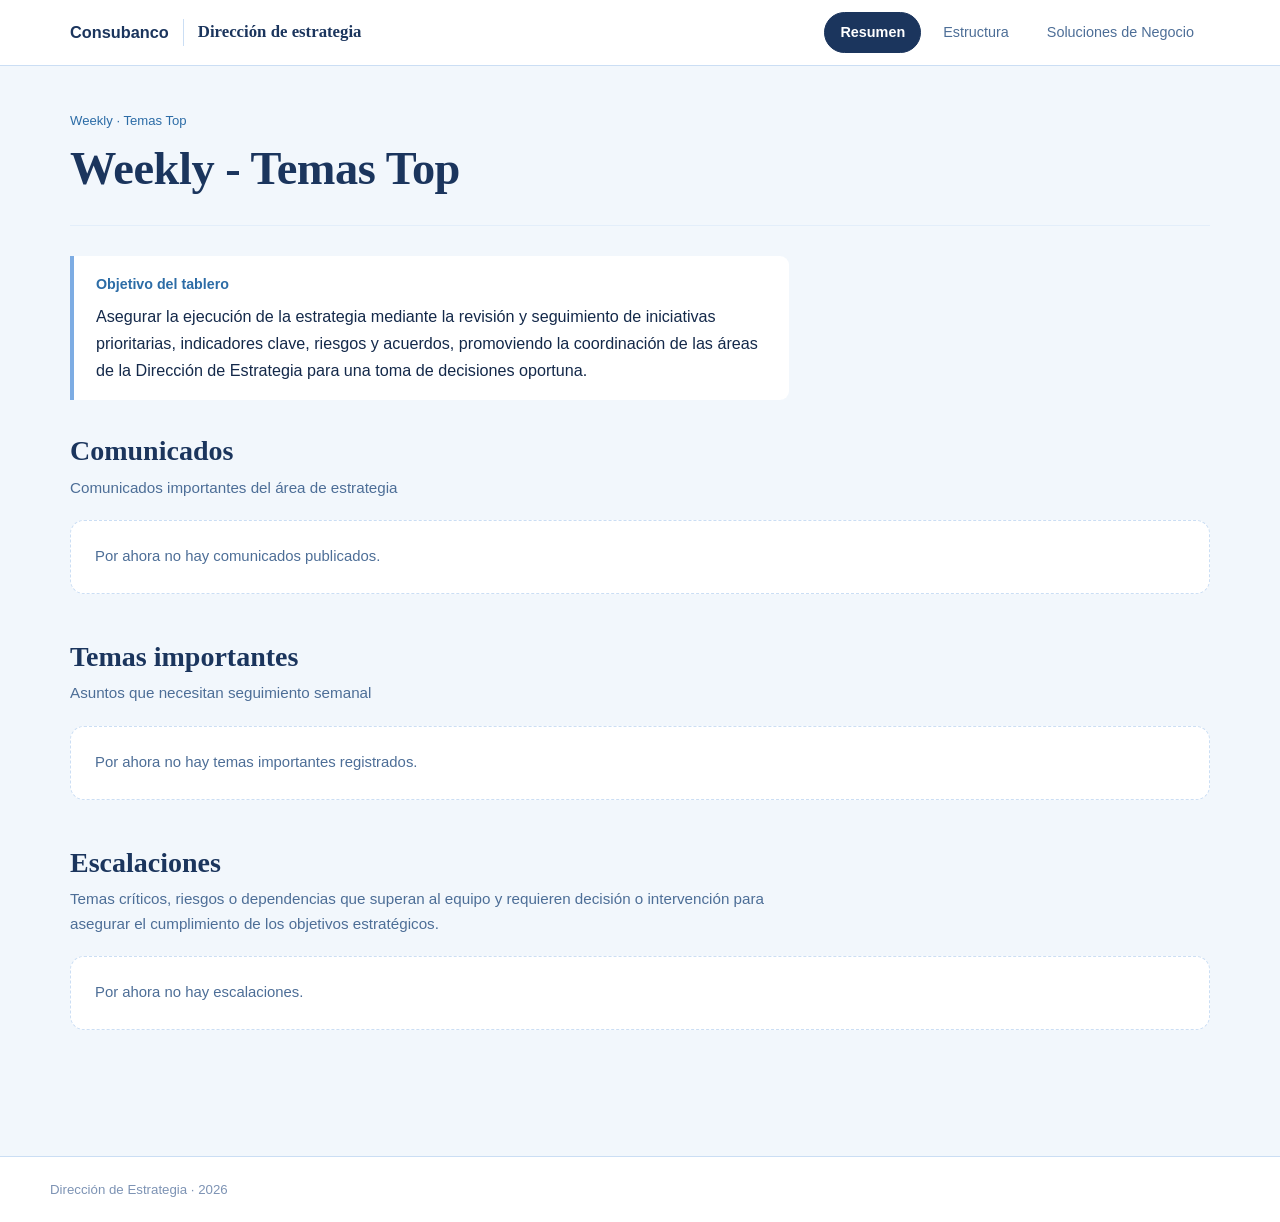
==== commit 7abe2ae5: "index.html" ====
--- a/index.html
+++ b/index.html
@@ -32,7 +32,6 @@
 <footer class="pie">
 <div class="pie__inner">
 <span>Dirección de Estrategia · <span id="anio"></span></span>
-<span>Para actualizar el contenido, edita el archivo de su sección en <code>secciones/</code>.</span>
 </div>
 </footer>
 
--- a/estilos.css
+++ b/estilos.css
@@ -0,0 +1,608 @@
+/* =========================================================
+DIRECCIÓN DE ESTRATEGIA · estilos
+Un solo archivo. Solo se edita para cambiar el diseño.
+Los colores viven en :root, al principio.
+========================================================= */
+
+:root {
+color-scheme: light;
+
+/* --- Marca --- */
+--profundo: #1b355d;
+--profundo-80: #495d7d;
+--profundo-40: #a4aebe;
+--profundo-10: #e8ebef;
+--horizonte: #7dace3;
+--horizonte-80: #97bde9;
+--horizonte-40: #cbdef4;
+--horizonte-15: #ecf3fb;
+--horizonte-10: #f2f7fc;
+--naranja: #e75301;
+--rojo: #983920;
+--negro: #000000;
+
+/* --- Superficies: el azul claro domina --- */
+--fondo: #f2f7fc; /* Azul Horizonte 10% */
+--panel: #ffffff;
+--panel-2: #ecf3fb; /* Azul Horizonte 15% */
+--panel-3: #cbdef4; /* Azul Horizonte 40% */
+--linea: #cbdef4;
+--linea-sut: #e3eefa;
+
+/* --- Tinta: legible sobre blanco --- */
+--texto: #14294a;
+--suave: #4d6e97;
+--tenue: #7d93b4;
+
+/* --- Acentos de interfaz --- */
+--azul: #2c6ca6;
+--azul-fuerte:#1f5c94;
+--alerta: #c24500; /* Naranja Legado oscurecido para texto */
+--critico: #8a3320; /* Rojo Cercanía oscurecido */
+
+/* --- Series de gráficos (validadas: ver componentes.css) --- */
+--g-1: #17558c;
+--g-2: #3d9be5;
+--g-3: #c24500;
+--g-pista: #dbe8f5;
+
+--radio: 14px;
+--radio-s: 9px;
+--ancho: 1180px;
+
+--serif: "Iowan Old Style", "Palatino Linotype", Palatino, "Book Antiqua", Georgia, serif;
+--sans: -apple-system, BlinkMacSystemFont, "Segoe UI", Roboto, "Helvetica Neue", Arial, sans-serif;
+--mono: ui-monospace, SFMono-Regular, "SF Mono", Menlo, Consolas, monospace;
+}
+
+* { box-sizing: border-box; }
+
+html { scroll-behavior: smooth; scroll-padding-top: 96px; }
+
+body {
+margin: 0;
+background: var(--fondo);
+color: var(--texto);
+font-family: var(--sans);
+font-size: 16px;
+line-height: 1.6;
+-webkit-font-smoothing: antialiased;
+}
+
+h1, h2, h3 { font-family: var(--serif); font-weight: 600; line-height: 1.2; margin: 0; }
+h4, h5 { font-family: var(--sans); margin: 0; }
+p { margin: 0; }
+a { color: var(--azul); }
+
+.oculto-visual {
+position: absolute; width: 1px; height: 1px;
+padding: 0; margin: -1px; overflow: hidden;
+clip: rect(0 0 0 0); white-space: nowrap; border: 0;
+}
+
+.saltar {
+position: absolute; left: -9999px; top: 0; z-index: 100;
+background: var(--naranja); color: #fff;
+padding: 10px 16px; border-radius: 0 0 var(--radio-s) 0;
+font-weight: 600; text-decoration: none;
+}
+.saltar:focus { left: 0; }
+
+:focus-visible { outline: 2px solid var(--naranja); outline-offset: 2px; border-radius: 4px; }
+
+/* ---------------- Cabecera ---------------- */
+
+.cabecera {
+position: sticky; top: 0; z-index: 30;
+background: var(--panel);
+border-bottom: 1px solid var(--linea);
+}
+.cabecera__inner {
+max-width: var(--ancho); margin: 0 auto;
+padding: 12px 20px;
+display: flex; align-items: center; gap: 18px; flex-wrap: wrap;
+}
+
+.marca { display: flex; align-items: center; gap: 14px; margin-right: auto; }
+.marca__logo { display: block; height: 34px; width: auto; max-width: 180px; }
+.marca__logo[hidden] { display: none; }
+.marca__alt {
+font-weight: 700; font-size: 1.02rem; color: var(--profundo);
+padding-right: 14px; border-right: 1px solid var(--linea);
+}
+.marca__titulo {
+font-family: var(--serif); font-size: 1.05rem; font-weight: 600; color: var(--profundo);
+padding-left: 14px; border-left: 1px solid var(--linea);
+}
+.marca__alt:not([hidden]) + .marca__titulo { border-left: 0; padding-left: 0; }
+
+/* ---------------- Navegación principal ---------------- */
+
+.nav { display: flex; gap: 6px; flex-wrap: wrap; }
+.nav a {
+text-decoration: none; color: var(--suave);
+padding: 8px 15px; border-radius: 999px;
+font-size: .9rem; font-weight: 500;
+border: 1px solid transparent;
+}
+.nav a:hover { color: var(--profundo); background: var(--panel-2); }
+.nav a[aria-current="page"] {
+color: #fff; background: var(--profundo); border-color: var(--profundo); font-weight: 600;
+}
+
+/* ---------------- Página ---------------- */
+
+.pagina { max-width: var(--ancho); margin: 0 auto; padding: 0 20px 80px; }
+
+.encabezado {
+padding: 44px 0 28px;
+border-bottom: 1px solid var(--linea-sut);
+margin-bottom: 30px;
+}
+.encabezado__ruta { font-size: .82rem; color: var(--azul); margin-bottom: 10px; font-weight: 500; }
+.encabezado h1 {
+font-size: clamp(1.9rem, 4.4vw, 2.9rem);
+color: var(--profundo); letter-spacing: -0.01em;
+}
+.encabezado__bajada { margin-top: 12px; max-width: 76ch; color: var(--suave); font-size: 1.01rem; }
+
+/* ---------------- Sub-navegación de vistas ---------------- */
+
+.subnav {
+display: flex; gap: 6px; flex-wrap: wrap;
+margin-bottom: 28px; padding-bottom: 14px;
+border-bottom: 1px solid var(--linea-sut);
+}
+.subnav button {
+font: inherit; font-size: .89rem; cursor: pointer;
+background: var(--panel); color: var(--suave);
+border: 1px solid var(--linea); border-radius: 999px;
+padding: 9px 17px;
+}
+.subnav button:hover { color: var(--profundo); border-color: var(--horizonte); }
+.subnav button[aria-selected="true"] {
+background: var(--horizonte-40); color: var(--profundo);
+border-color: var(--horizonte); font-weight: 600;
+}
+
+/* ---------------- Bloques ---------------- */
+
+.bloque { margin-bottom: 46px; }
+.bloque__cab { margin-bottom: 20px; max-width: 80ch; }
+.bloque__cab h2 { font-size: clamp(1.3rem, 2.8vw, 1.75rem); color: var(--profundo); }
+.bloque__desc { color: var(--suave); margin-top: 8px; font-size: .95rem; }
+
+.vacio {
+color: var(--suave); background: var(--panel);
+border: 1px dashed var(--linea); border-radius: var(--radio);
+padding: 24px; font-size: .93rem;
+}
+
+/* ---------------- Pie ---------------- */
+
+.pie {
+border-top: 1px solid var(--linea);
+background: var(--panel);
+padding: 22px 20px;
+}
+.pie__inner {
+max-width: var(--ancho); margin: 0 auto;
+display: flex; justify-content: space-between; gap: 16px; flex-wrap: wrap;
+font-size: .83rem; color: var(--tenue);
+}
+
+/* ---------------- Responsive ---------------- */
+
+@media (max-width: 760px) {
+.cabecera__inner { padding: 10px 16px; gap: 10px; }
+.marca__logo { height: 28px; }
+.marca__titulo { font-size: .95rem; }
+.nav { order: 3; width: 100%; overflow-x: auto; flex-wrap: nowrap; padding-bottom: 2px; }
+.nav a { white-space: nowrap; }
+.pagina { padding: 0 16px 60px; }
+.encabezado { padding-top: 30px; }
+}
+
+@media (prefers-reduced-motion: reduce) {
+html { scroll-behavior: auto; }
+* { transition: none !important; animation: none !important; }
+}
+
+@media print {
+.cabecera, .subnav, .pie { display: none !important; }
+body { background: #fff; }
+.pagina { max-width: none; }
+}
+
+
+/* =====================================================================
+COMPONENTES
+===================================================================== */
+
+/* ---------------- Cifras ---------------- */
+
+.cifras {
+display: grid; gap: 1px; margin-bottom: 26px;
+grid-template-columns: repeat(auto-fit, minmax(180px, 1fr));
+background: var(--linea); border: 1px solid var(--linea);
+border-radius: var(--radio); overflow: hidden;
+}
+.cifra { background: var(--panel); padding: 18px 20px; display: flex; flex-direction: column; gap: 2px; }
+.cifra__v { font-family: var(--serif); font-size: 2.3rem; line-height: 1; color: var(--profundo); }
+.cifra__e { font-size: .89rem; font-weight: 600; }
+.cifra__n { font-size: .77rem; color: var(--suave); }
+
+/* ---------------- Etiquetas ---------------- */
+
+.pill {
+display: inline-block; font-size: .73rem; line-height: 1.5;
+padding: 2px 10px; border-radius: 999px;
+border: 1px solid var(--linea); color: var(--suave);
+background: var(--panel); white-space: nowrap;
+}
+.pill--alta { color: var(--alerta); border-color: var(--alerta); }
+.pill--critica { color: var(--critico); border-color: var(--critico); }
+.pill--media { color: var(--azul); border-color: var(--horizonte); }
+.pill--baja { color: var(--azul); border-color: var(--horizonte-80); }
+.pill--info { color: var(--azul); background: var(--horizonte-15); border-color: var(--horizonte-40); }
+.tag {
+display: inline-block; font-size: .67rem; font-weight: 700;
+padding: 2px 8px; border-radius: 3px; vertical-align: 1px;
+}
+.tag--ob { background: var(--alerta); color: #fff; }
+.tag--sr { background: var(--profundo); color: #fff; }
+.tag--jr { background: var(--horizonte-40); color: var(--profundo); }
+.tag--ux { background: var(--azul); color: #fff; }
+.meta { color: var(--suave); font-size: .81rem; }
+
+/* ---------------- Comunicados ---------------- */
+
+.linea { list-style: none; margin: 0; padding: 0; }
+.linea li {
+display: grid; grid-template-columns: 110px 1fr; gap: 22px;
+padding: 20px 0; border-top: 1px solid var(--linea-sut);
+}
+.linea li:last-child { border-bottom: 1px solid var(--linea-sut); }
+.linea__f { color: var(--suave); font-size: .82rem; }
+.linea__f b { display: block; color: var(--profundo); font-size: 1.45rem; font-family: var(--serif); font-weight: 600; }
+.linea__c h3 { font-size: 1.1rem; margin-bottom: 6px; }
+.linea__c p { color: var(--suave); font-size: .93rem; max-width: 72ch; }
+.linea__tags { display: flex; gap: 8px; flex-wrap: wrap; margin-top: 11px; align-items: center; }
+
+/* ---------------- Rejilla de temas ---------------- */
+
+.rejilla { display: grid; gap: 15px; grid-template-columns: repeat(auto-fill, minmax(300px, 1fr)); }
+.tema {
+background: var(--panel); border: 1px solid var(--linea-sut);
+border-top: 3px solid var(--horizonte);
+border-radius: var(--radio-s); padding: 18px 20px;
+display: flex; flex-direction: column; gap: 9px;
+}
+.tema h3 { font-size: 1.05rem; }
+.tema p { color: var(--suave); font-size: .9rem; }
+.tema__pie {
+margin-top: auto; padding-top: 12px; border-top: 1px solid var(--linea-sut);
+display: flex; justify-content: space-between; gap: 10px; align-items: center; flex-wrap: wrap;
+}
+
+/* ---------------- Filas de escalación ---------------- */
+
+.tabla-f { border: 1px solid var(--linea-sut); border-radius: var(--radio); overflow: hidden; }
+.fila {
+display: grid; grid-template-columns: 6px 1fr 160px 140px;
+align-items: center; gap: 16px;
+background: var(--panel); border-bottom: 1px solid var(--linea-sut);
+}
+.fila:last-child { border-bottom: 0; }
+.fila__b { align-self: stretch; background: var(--horizonte); }
+.fila--critica .fila__b { background: var(--rojo); }
+.fila--alta .fila__b { background: var(--naranja); }
+.fila--media .fila__b { background: var(--azul); }
+.fila--baja .fila__b { background: var(--horizonte-80); }
+.fila__m { padding: 16px 0; }
+.fila__m h3 { font-size: 1rem; margin-bottom: 4px; }
+.fila__m p { color: var(--suave); font-size: .87rem; max-width: 70ch; }
+.fila__d { color: var(--suave); font-size: .84rem; padding: 16px 0; }
+.fila__e { padding: 16px 16px 16px 0; text-align: right; }
+.fila__dias { display: block; color: var(--suave); font-size: .77rem; margin-top: 6px; }
+
+/* ---------------- Áreas (Estructura) ---------------- */
+
+.area { display: grid; gap: 26px; grid-template-columns: minmax(0, 1.2fr) minmax(0, 1fr); align-items: start; }
+.area[hidden] { display: none; }
+.area__intro h3 { font-size: clamp(1.3rem, 2.8vw, 1.8rem); margin-bottom: 10px; color: var(--profundo); }
+.area__mision { color: var(--suave); max-width: 62ch; }
+.area__focos { list-style: none; margin: 20px 0 0; padding: 0; display: grid; gap: 10px; }
+.area__focos li { display: flex; gap: 12px; align-items: flex-start; font-size: .93rem; }
+.area__focos li::before {
+content: ""; flex: none; width: 7px; height: 7px; margin-top: 9px;
+border-radius: 2px; background: var(--horizonte); transform: rotate(45deg);
+}
+.area__lado {
+background: var(--panel); border: 1px solid var(--linea-sut);
+border-radius: var(--radio); padding: 20px;
+}
+.area__lado h4 { font-size: .88rem; color: var(--azul); font-weight: 700; margin-bottom: 14px; }
+.area__link { margin-top: 20px; font-size: .92rem; }
+.sello {
+display: inline-block; margin: 0 0 12px;
+font-size: .72rem; padding: 3px 10px; border-radius: 999px;
+color: var(--suave); background: var(--panel-2); border: 1px solid var(--linea);
+}
+.iniciativa { padding: 12px 0; border-top: 1px solid var(--linea-sut); }
+.iniciativa:first-of-type { border-top: 0; padding-top: 0; }
+.iniciativa__cab { display: flex; justify-content: space-between; gap: 10px; font-size: .9rem; }
+.iniciativa__cab span:last-child { color: var(--suave); font-variant-numeric: tabular-nums; }
+.barra { margin-top: 8px; height: 7px; border-radius: 999px; background: var(--panel-2); overflow: hidden; }
+.barra > i { display: block; height: 100%; background: linear-gradient(90deg, var(--horizonte) 0%, var(--azul) 100%); }
+.area__contacto {
+margin-top: 18px; padding-top: 14px; border-top: 1px solid var(--linea-sut);
+font-size: .85rem; color: var(--suave);
+}
+
+/* ---------------- Organigrama ---------------- */
+
+.org { background: var(--panel); border: 1px solid var(--linea-sut); border-radius: var(--radio); padding: 26px 22px; }
+.org__lider {
+max-width: 420px; margin: 0 auto 10px;
+background: var(--profundo); color: #fff;
+border-radius: var(--radio-s); padding: 14px 20px; text-align: center;
+}
+.org__lider span { display: block; font-size: .72rem; letter-spacing: .04em; opacity: .85; }
+.org__lider b { font-size: 1.02rem; font-weight: 600; }
+.org__tronco { width: 2px; height: 22px; background: var(--horizonte); margin: 0 auto; }
+.org__rama { height: 2px; background: var(--horizonte); margin: 0 20px 22px; border-radius: 2px; }
+.org__celulas { display: grid; gap: 14px; grid-template-columns: repeat(auto-fit, minmax(215px, 1fr)); }
+.cel {
+background: var(--horizonte-15); border: 1px solid var(--horizonte-40);
+border-radius: var(--radio-s); padding: 15px 16px;
+display: flex; flex-direction: column; gap: 10px;
+}
+.cel--ux { background: var(--panel-2); border-style: dashed; border-color: var(--azul); }
+.cel__cab { border-bottom: 1px solid var(--horizonte-40); padding-bottom: 9px; }
+.cel__n { font-size: 1rem; font-weight: 700; color: var(--profundo); }
+.cel__sub { font-size: .73rem; color: var(--suave); display: block; }
+.cel__cifras { display: flex; gap: 12px; margin-top: 6px; font-size: .78rem; color: var(--suave); }
+.cel__cifras b { color: var(--profundo); font-size: .92rem; }
+.cel__gente { display: grid; gap: 7px; }
+.persona { display: flex; gap: 8px; align-items: flex-start; font-size: .83rem; }
+.persona__n { line-height: 1.35; }
+
+/* ---------------- Carga por persona ---------------- */
+
+.personas { display: grid; gap: 15px; grid-template-columns: repeat(auto-fill, minmax(320px, 1fr)); }
+.pcard {
+background: var(--panel); border: 1px solid var(--linea-sut);
+border-left: 4px solid var(--horizonte); border-radius: var(--radio-s);
+padding: 17px 19px;
+}
+.pcard--sr { border-left-color: var(--profundo); }
+.pcard--ux { border-left-color: var(--azul); }
+.pcard__cab { display: flex; justify-content: space-between; gap: 14px; align-items: flex-start; }
+.pcard__id { min-width: 0; }
+.pcard__n {
+font-size: .97rem; font-weight: 700; color: var(--profundo); line-height: 1.35;
+display: flex; align-items: baseline; gap: 8px; flex-wrap: wrap;
+}
+.pcard__c { font-size: .79rem; color: var(--suave); margin-top: 3px; }
+.pcard__num { text-align: right; flex: none; }
+.pcard__num b { display: block; font-family: var(--serif); font-size: 1.75rem; line-height: 1; color: var(--profundo); }
+.pcard__num span { display: block; font-size: .71rem; color: var(--suave); }
+.pcard__num .pcard__np { color: var(--alerta); font-weight: 700; margin-top: 3px; }
+.pcard__lista { margin: 13px 0 0; padding: 13px 0 0; border-top: 1px solid var(--linea-sut); display: grid; gap: 7px; }
+.pcard__lista li { font-size: .84rem; display: grid; grid-template-columns: 1fr auto; gap: 10px; align-items: baseline; }
+.pcard__p { line-height: 1.4; }
+.pcard__prog { font-size: .73rem; color: var(--suave); display: block; }
+
+/* ---------------- Figuras y gráficos ---------------- */
+
+.fig {
+margin: 0 0 16px; padding: 20px 22px;
+background: var(--panel); border: 1px solid var(--linea-sut); border-radius: var(--radio);
+}
+.fig figcaption {
+font-size: .85rem; color: var(--suave); margin-top: 14px; max-width: 80ch;
+padding-top: 12px; border-top: 1px solid var(--linea-sut);
+}
+
+/* Barras horizontales: una sola serie, un solo tono */
+.barras { display: grid; gap: 9px; }
+.bfila { display: grid; grid-template-columns: 158px 1fr 92px; gap: 12px; align-items: center; }
+.bfila--sep { margin-top: 10px; padding-top: 13px; border-top: 1px dashed var(--linea); }
+.bfila__n { font-size: .87rem; font-weight: 600; }
+.bfila__n em { font-style: normal; font-weight: 400; color: var(--suave); font-size: .79rem; }
+.bfila__t { position: relative; display: flex; align-items: center; gap: 9px; }
+.bfila__b { display: block; height: 16px; border-radius: 0 4px 4px 0; background: var(--g-1); min-width: 3px; }
+.bfila__b.es-alta { background: var(--g-3); }
+.bfila__v { font-size: .85rem; font-weight: 700; font-variant-numeric: tabular-nums; }
+.bfila__d { font-size: .78rem; color: var(--suave); text-align: right; font-variant-numeric: tabular-nums; }
+
+/* Barra apilada */
+.apilada { display: flex; height: 30px; border-radius: 5px; overflow: hidden; background: var(--g-pista); }
+.apilada__s { display: block; height: 100%; box-shadow: 2px 0 0 var(--panel); }
+.apilada__s:last-child { box-shadow: none; }
+.s-1 { background: var(--g-1); }
+.s-2 { background: var(--g-2); }
+.s-3 { background: var(--g-3); }
+.leyenda { display: flex; gap: 20px; flex-wrap: wrap; margin-top: 12px; }
+.lg { display: inline-flex; align-items: center; gap: 7px; font-size: .85rem; }
+.lg__m { width: 11px; height: 11px; border-radius: 3px; flex: none; }
+.lg em { font-style: normal; color: var(--suave); }
+
+/* Programas */
+.progs { display: grid; gap: 16px; }
+.prog__cab { display: flex; justify-content: space-between; gap: 12px; align-items: baseline; margin-bottom: 5px; flex-wrap: wrap; }
+.prog__n { font-size: .93rem; font-weight: 600; }
+.prog__c { font-size: .82rem; color: var(--suave); font-variant-numeric: tabular-nums; }
+.prog__t { display: flex; height: 16px; border-radius: 4px; overflow: hidden; min-width: 60px; }
+.prog__sn { display: block; height: 100%; background: var(--g-1); box-shadow: 2px 0 0 var(--panel); }
+.prog__out { display: block; height: 100%; background: var(--g-2); }
+.prog__pie { display: flex; gap: 16px; flex-wrap: wrap; margin-top: 7px; font-size: .78rem; color: var(--suave); }
+.prog__pie .warn { color: var(--alerta); font-weight: 600; }
+
+/* Tabla de datos */
+.datos { margin-top: 14px; border: 1px solid var(--linea-sut); border-radius: var(--radio-s); background: var(--panel); }
+.datos summary { cursor: pointer; padding: 11px 16px; font-size: .85rem; color: var(--azul); font-weight: 600; }
+.datos__scroll { overflow-x: auto; }
+.tabla-d { width: 100%; border-collapse: collapse; font-size: .84rem; }
+.tabla-d th, .tabla-d td { padding: 8px 14px; border-top: 1px solid var(--linea-sut); text-align: left; }
+.tabla-d thead th { background: var(--panel-2); font-size: .77rem; color: var(--suave); white-space: nowrap; }
+.tabla-d .num { text-align: right; font-variant-numeric: tabular-nums; }
+.tabla-d tbody th { font-weight: 600; }
+
+/* ---------------- Proyectos por programa ---------------- */
+
+.pgrupo {
+background: var(--panel); border: 1px solid var(--linea-sut);
+border-radius: var(--radio); margin-bottom: 18px; overflow: hidden;
+}
+.pgrupo__cab {
+background: var(--horizonte-15); border-bottom: 1px solid var(--horizonte-40);
+padding: 16px 20px; display: flex; gap: 14px; align-items: baseline; flex-wrap: wrap;
+}
+.pgrupo__cab h3 { font-size: 1.15rem; color: var(--profundo); }
+.pgrupo__n { font-family: var(--serif); font-size: 1.9rem; color: var(--profundo); line-height: 1; }
+.pgrupo__meta { margin-left: auto; font-size: .8rem; color: var(--suave); text-align: right; }
+.pgrupo__ben {
+padding: 12px 20px; background: var(--horizonte-10);
+border-bottom: 1px solid var(--linea-sut);
+display: flex; gap: 10px; flex-wrap: wrap; align-items: center;
+}
+.ben {
+font-size: .78rem; background: var(--panel); border: 1px solid var(--horizonte-40);
+border-radius: 999px; padding: 3px 11px; color: var(--profundo);
+}
+.ben b { color: var(--azul-fuerte); }
+.ben--cual { border-style: dashed; color: var(--suave); }
+.pgrupo__scroll { overflow-x: auto; }
+.tabla-p { width: 100%; border-collapse: collapse; font-size: .87rem; }
+.tabla-p th, .tabla-p td { padding: 10px 16px; border-top: 1px solid var(--linea-sut); text-align: left; vertical-align: top; }
+.tabla-p thead th { background: var(--panel-2); font-size: .76rem; color: var(--suave); white-space: nowrap; }
+.tabla-p td:first-child { color: var(--tenue); font-variant-numeric: tabular-nums; width: 40px; }
+.tabla-p tbody tr:hover { background: var(--horizonte-10); }
+.tabla-p .pr { font-weight: 500; }
+
+/* ---------------- Capacidades ---------------- */
+
+.cita {
+margin: 0 0 20px; padding: 17px 22px;
+border-left: 4px solid var(--horizonte); background: var(--panel);
+border-radius: 0 var(--radio-s) var(--radio-s) 0;
+font-size: 1.01rem; line-height: 1.65; max-width: 80ch;
+}
+.sub { font-size: .89rem; font-weight: 700; color: var(--azul); margin: 26px 0 12px; }
+.verbos { list-style: none; margin: 0; padding: 0; display: grid; gap: 1px;
+background: var(--linea); border: 1px solid var(--linea); border-radius: var(--radio-s); overflow: hidden; }
+.verbos li { background: var(--panel); padding: 12px 18px; display: grid;
+grid-template-columns: 32px 118px 1fr; gap: 12px; align-items: baseline; }
+.verbos__n { font-family: var(--mono); font-size: .77rem; color: var(--tenue); }
+.verbos__v { font-weight: 700; color: var(--alerta); font-size: .93rem; }
+.verbos__d { font-size: .89rem; color: var(--suave); }
+
+.disc { display: grid; gap: 12px; grid-template-columns: repeat(auto-fill, minmax(250px, 1fr)); }
+.disc__c { background: var(--panel); border: 1px solid var(--linea-sut); border-radius: var(--radio-s); padding: 15px 17px; }
+.disc__t { font-size: .87rem; font-weight: 700; color: var(--profundo); margin-bottom: 6px; }
+.disc__c p { font-size: .84rem; color: var(--suave); line-height: 1.55; }
+
+.cadena { list-style: none; margin: 0; padding: 0; display: flex; gap: 10px; flex-wrap: wrap; }
+.cadena li { flex: 1 1 165px; background: var(--horizonte-15); border-radius: var(--radio-s); padding: 13px 15px; }
+.cadena li b { display: block; font-size: .85rem; color: var(--azul-fuerte); margin-bottom: 3px; }
+.cadena li span { font-size: .81rem; color: var(--suave); }
+
+.roles { display: grid; gap: 14px; grid-template-columns: repeat(auto-fit, minmax(290px, 1fr)); }
+.rol { background: var(--panel); border: 1px solid var(--linea-sut); border-radius: var(--radio-s); overflow: hidden; }
+.rol__cab { background: var(--profundo); color: #fff; padding: 13px 18px; }
+.rol__cab h5 { font-family: var(--serif); font-size: 1.05rem; font-weight: 600; }
+.rol__cab span { font-size: .75rem; opacity: .82; }
+.rol dl { margin: 0; padding: 16px 18px; }
+.rol dt { font-size: .75rem; font-weight: 700; color: var(--alerta); margin-top: 12px; }
+.rol dt:first-child { margin-top: 0; }
+.rol dd { margin: 3px 0 0; font-size: .85rem; color: var(--suave); line-height: 1.55; }
+.rol--pend .rol__cab { background: var(--profundo-80); }
+.rol--pend dd { font-style: italic; }
+
+.aviso {
+margin-top: 18px; padding: 13px 18px; font-size: .86rem;
+background: var(--panel-2); border-left: 4px solid var(--horizonte);
+border-radius: 0 var(--radio-s) var(--radio-s) 0;
+}
+
+/* ---------------- Riesgos y recomendaciones ---------------- */
+
+.riesgos { display: grid; gap: 13px; grid-template-columns: repeat(auto-fill, minmax(320px, 1fr)); }
+.rg {
+background: var(--panel); border: 1px solid var(--linea-sut);
+border-left: 5px solid var(--horizonte); border-radius: var(--radio-s); padding: 16px 18px;
+}
+.rg--alto { border-left-color: var(--naranja); }
+.rg--medio { border-left-color: var(--horizonte); }
+.rg__cab { display: flex; justify-content: space-between; align-items: center; margin-bottom: 7px; }
+.rg__id { font-family: var(--mono); font-size: .76rem; font-weight: 700; color: var(--tenue); }
+.rg__niv { font-size: .69rem; font-weight: 700; padding: 2px 9px; border-radius: 999px; border: 1px solid currentColor; }
+.rg--alto .rg__niv { color: var(--alerta); }
+.rg--medio .rg__niv { color: var(--azul); }
+.rg h4 { font-size: .95rem; font-weight: 700; line-height: 1.4; margin-bottom: 7px; }
+.rg p { font-size: .87rem; color: var(--suave); line-height: 1.6; }
+.rg__imp { margin-top: 9px; }
+.rg__imp b { color: var(--texto); }
+.rg__ev {
+margin-top: 9px; padding-top: 8px; border-top: 1px solid var(--linea-sut);
+font-size: .78rem !important; font-weight: 600; color: var(--profundo) !important;
+}
+
+.recs { list-style: none; margin: 0; padding: 0; display: grid; gap: 12px; }
+.rec {
+display: grid; grid-template-columns: 36px 1fr; gap: 14px; align-items: start;
+background: var(--panel); border: 1px solid var(--linea-sut);
+border-radius: var(--radio-s); padding: 16px 18px;
+}
+.rec__p {
+width: 31px; height: 31px; border-radius: 50%; background: var(--naranja); color: #fff;
+font-size: .89rem; font-weight: 700; display: inline-flex; align-items: center; justify-content: center;
+}
+.rec__cab { display: flex; justify-content: space-between; gap: 12px; align-items: baseline; flex-wrap: wrap; }
+.rec h4 { font-size: .96rem; font-weight: 700; line-height: 1.4; }
+.rec__h {
+font-size: .73rem; font-weight: 700; color: var(--azul-fuerte);
+background: var(--horizonte-15); padding: 2px 10px; border-radius: 999px; white-space: nowrap;
+}
+.rec__c p { font-size: .88rem; color: var(--suave); line-height: 1.6; margin-top: 6px; }
+.rec__a { font-size: .77rem !important; font-weight: 600; color: var(--profundo) !important; }
+
+.lista { margin: 0; padding-left: 20px; display: grid; gap: 10px; max-width: 78ch; }
+.lista li { font-size: .95rem; line-height: 1.65; }
+
+.fuente {
+background: var(--panel-2); border: 1px solid var(--linea);
+border-radius: var(--radio-s); padding: 15px 19px; margin-bottom: 30px;
+}
+.fuente__t { font-size: .79rem; font-weight: 700; color: var(--azul); margin-bottom: 7px; }
+.fuente ul { margin: 0; padding-left: 18px; font-size: .85rem; }
+.fuente li { margin-bottom: 3px; }
+
+/* ---------------- Responsive ---------------- */
+
+@media (max-width: 900px) {
+.area { grid-template-columns: 1fr; }
+.fila { grid-template-columns: 6px 1fr; }
+.fila__d { padding: 0 0 8px; }
+.fila__e { padding: 0 16px 16px 0; text-align: left; grid-column: 2; }
+}
+
+@media (max-width: 760px) {
+.bfila { grid-template-columns: 1fr; gap: 4px; }
+.bfila__d { text-align: left; }
+.verbos li { grid-template-columns: 28px 1fr; }
+.verbos__d { grid-column: 2; }
+.rec { grid-template-columns: 1fr; }
+.linea li { grid-template-columns: 1fr; gap: 8px; }
+.linea__f { display: flex; align-items: baseline; gap: 8px; }
+.linea__f b { font-size: 1.05rem; }
+.org { padding: 18px 14px; }
+.org__rama { display: none; }
+}
+
+@media print {
+.datos[open] summary { display: none; }
+.cifras, .riesgos, .disc, .roles, .personas, .org__celulas { break-inside: avoid; }
+}
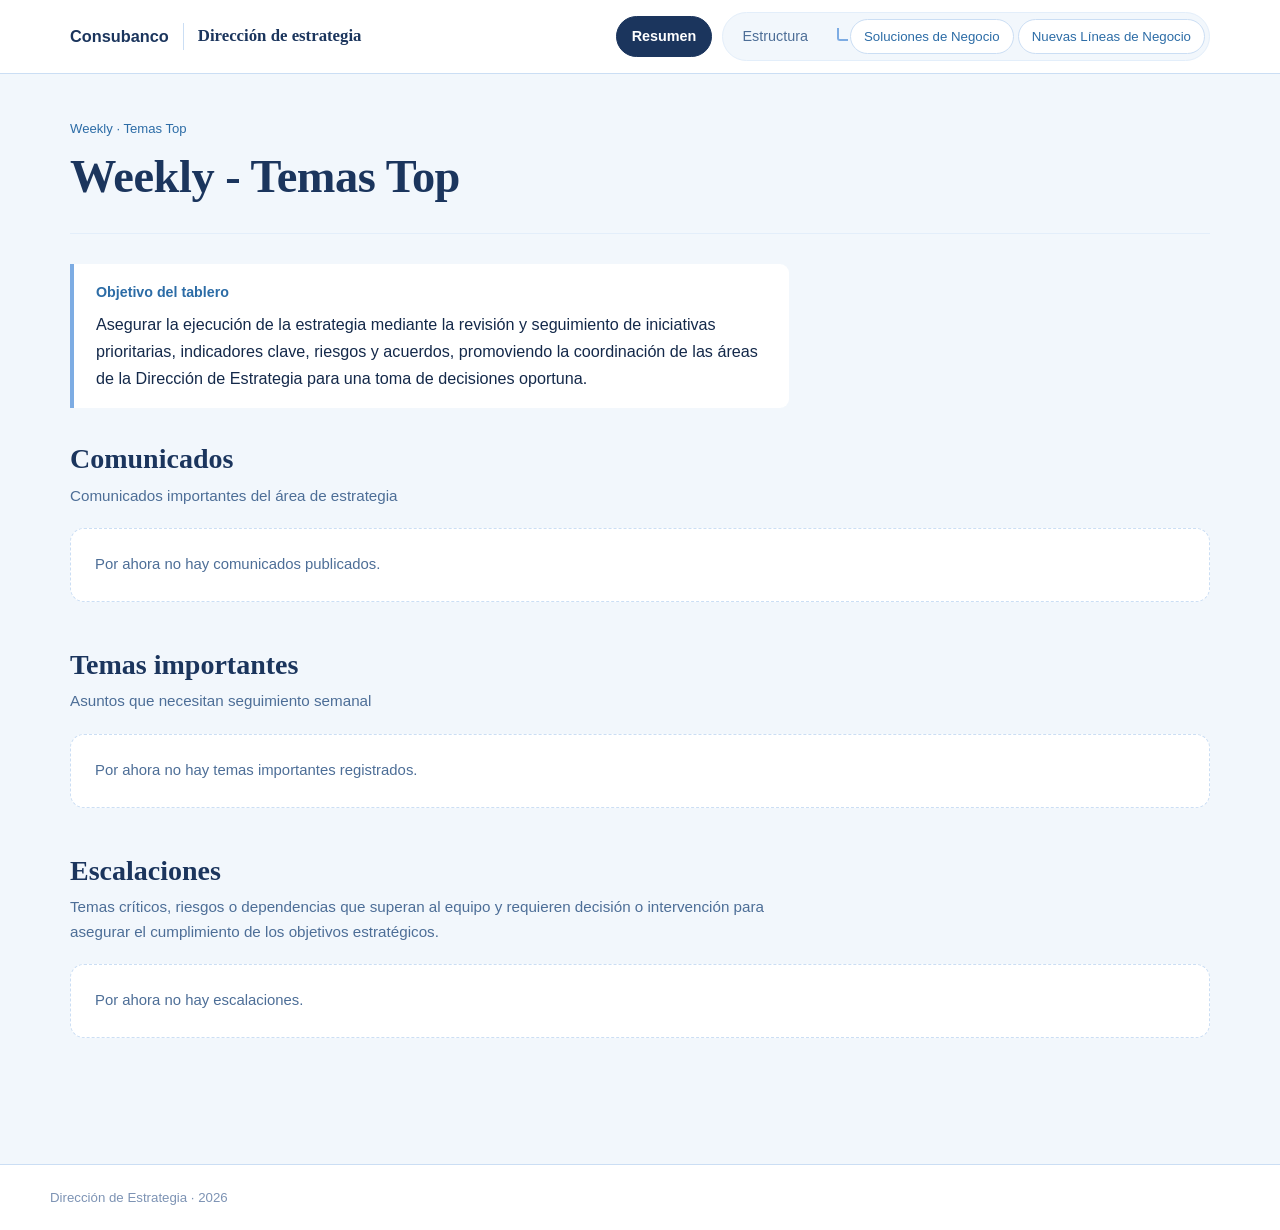
==== commit 98a02b4c: "index.html" ====
--- a/index.html
+++ b/index.html
@@ -42,6 +42,8 @@
 <script src="secciones/resumen.js"></script>
 <script src="secciones/estructura.js"></script>
 <script src="secciones/soluciones.js"></script>
+<script src="secciones/nuevas-lineas.js"></script>
+<script src="secciones/hub-innovacion.js"></script>
 
 <script>window.ARRANCAR();</script>
 </body>
--- a/estilos.css
+++ b/estilos.css
@@ -118,16 +118,44 @@
 
 /* ---------------- Navegación principal ---------------- */
 
-.nav { display: flex; gap: 6px; flex-wrap: wrap; }
+.nav { display: flex; align-items: center; gap: 10px; flex-wrap: wrap; }
 .nav a {
 text-decoration: none; color: var(--suave);
 padding: 8px 15px; border-radius: 999px;
 font-size: .9rem; font-weight: 500;
 border: 1px solid transparent;
+white-space: nowrap;
 }
 .nav a:hover { color: var(--profundo); background: var(--panel-2); }
 .nav a[aria-current="page"] {
 color: #fff; background: var(--profundo); border-color: var(--profundo); font-weight: 600;
+}
+
+/* Un grupo: la sección padre y, colgando de ella, sus áreas */
+.nav__grupo {
+display: flex; align-items: center; gap: 8px;
+padding: 3px 4px 3px 3px;
+border: 1px solid var(--linea-sut);
+border-radius: 999px;
+background: var(--horizonte-10);
+}
+.nav__grupo.es-activo { border-color: var(--horizonte); }
+.nav__hijas { display: flex; align-items: center; gap: 4px; position: relative; padding-left: 18px; }
+/* Marca de dependencia: las áreas cuelgan de la sección padre */
+.nav__hijas::before {
+content: ""; position: absolute; left: 5px; top: 50%;
+width: 9px; height: 11px; margin-top: -9px;
+border-left: 2px solid var(--horizonte);
+border-bottom: 2px solid var(--horizonte);
+border-radius: 0 0 0 3px;
+}
+.nav a.nav__hija {
+font-size: .83rem; padding: 6px 13px;
+color: var(--azul); background: var(--panel); border-color: var(--linea);
+}
+.nav a.nav__hija:hover { border-color: var(--horizonte); background: var(--horizonte-15); }
+.nav a.nav__hija[aria-current="page"] {
+color: #fff; background: var(--azul-fuerte); border-color: var(--azul-fuerte);
 }
 
 /* ---------------- Página ---------------- */
@@ -388,7 +416,6 @@
 .pcard__num { text-align: right; flex: none; }
 .pcard__num b { display: block; font-family: var(--serif); font-size: 1.75rem; line-height: 1; color: var(--profundo); }
 .pcard__num span { display: block; font-size: .71rem; color: var(--suave); }
-.pcard__num .pcard__np { color: var(--alerta); font-weight: 700; margin-top: 3px; }
 .pcard__lista { margin: 13px 0 0; padding: 13px 0 0; border-top: 1px solid var(--linea-sut); display: grid; gap: 7px; }
 .pcard__lista li { font-size: .84rem; display: grid; grid-template-columns: 1fr auto; gap: 10px; align-items: baseline; }
 .pcard__p { line-height: 1.4; }
@@ -509,7 +536,7 @@
 .cadena li b { display: block; font-size: .85rem; color: var(--azul-fuerte); margin-bottom: 3px; }
 .cadena li span { font-size: .81rem; color: var(--suave); }
 
-.roles { display: grid; gap: 14px; grid-template-columns: repeat(auto-fit, minmax(290px, 1fr)); }
+.roles { display: grid; gap: 14px; grid-template-columns: repeat(auto-fit, minmax(290px, 1fr)); align-items: start; }
 .rol { background: var(--panel); border: 1px solid var(--linea-sut); border-radius: var(--radio-s); overflow: hidden; }
 .rol__cab { background: var(--profundo); color: #fff; padding: 13px 18px; }
 .rol__cab h5 { font-family: var(--serif); font-size: 1.05rem; font-weight: 600; }
@@ -518,8 +545,8 @@
 .rol dt { font-size: .75rem; font-weight: 700; color: var(--alerta); margin-top: 12px; }
 .rol dt:first-child { margin-top: 0; }
 .rol dd { margin: 3px 0 0; font-size: .85rem; color: var(--suave); line-height: 1.55; }
-.rol--pend .rol__cab { background: var(--profundo-80); }
-.rol--pend dd { font-style: italic; }
+.rol__lista { margin: 0; padding-left: 17px; display: grid; gap: 7px; }
+.rol__lista li { font-size: .84rem; color: var(--suave); line-height: 1.5; }
 
 .aviso {
 margin-top: 18px; padding: 13px 18px; font-size: .86rem;
@@ -606,3 +633,70 @@
 .datos[open] summary { display: none; }
 .cifras, .riesgos, .disc, .roles, .personas, .org__celulas { break-inside: avoid; }
 }
+
+/* =====================================================================
+NUEVAS LÍNEAS DE NEGOCIO
+Reutiliza el organigrama, la tipografía y la paleta de Soluciones
+de Negocio; solo añade las piezas propias de esta sección.
+===================================================================== */
+
+/* Organigrama de dos ramas: centrado, sin estirarse de lado a lado */
+.org__celulas--2 {
+grid-template-columns: repeat(2, minmax(0, 260px));
+justify-content: center;
+}
+/* La rama abarca solo el ancho de las dos tarjetas */
+.org__rama--2 { max-width: 534px; margin-left: auto; margin-right: auto; }
+
+/* Responsabilidades numeradas */
+.resp { list-style: none; margin: 0; padding: 0; display: grid; gap: 1px;
+background: var(--linea); border: 1px solid var(--linea);
+border-radius: var(--radio-s); overflow: hidden; }
+.resp li {
+list-style: none;
+background: var(--panel); padding: 14px 18px;
+display: grid; grid-template-columns: 21px 1fr; gap: 14px; align-items: start;
+}
+.resp__i { color: var(--azul); flex: none; margin-top: 1px; }
+.resp__t { font-size: .93rem; line-height: 1.6; }
+
+/* Listas de actividades */
+.acts { list-style: none; margin: 0; padding: 0; display: grid; gap: 9px; }
+.acts li {
+list-style: none;
+background: var(--panel); border: 1px solid var(--linea-sut);
+border-left: 4px solid var(--horizonte);
+border-radius: var(--radio-s); padding: 13px 17px;
+display: grid; grid-template-columns: 9px 1fr; gap: 13px; align-items: start;
+}
+/* Viñeta de punto */
+.acts__m { width: 8px; height: 8px; margin-top: 8px; border-radius: 50%; flex: none; }
+.acts--fin li { border-left-color: var(--azul-fuerte); }
+.acts--fin .acts__m { background: var(--azul-fuerte); }
+.acts--sig li { border-left-color: var(--horizonte); }
+.acts--sig .acts__m { background: var(--horizonte); }
+.acts__t { font-size: .91rem; line-height: 1.6; }
+
+/* Proyecto del área */
+.proy {
+background: var(--panel); border: 1px solid var(--linea-sut);
+border-top: 4px solid var(--naranja);
+border-radius: var(--radio); padding: 26px 28px;
+max-width: 560px;
+}
+.proy h3 { font-size: clamp(1.5rem, 3.4vw, 2.1rem); color: var(--profundo); }
+.proy__link { margin-top: 20px; }
+.proy__link a {
+display: inline-block; text-decoration: none;
+background: var(--profundo); color: #fff;
+padding: 12px 22px; border-radius: 999px;
+font-size: .91rem; font-weight: 600;
+}
+.proy__link a:hover { background: var(--azul-fuerte); }
+
+@media (max-width: 760px) {
+.org__celulas--2 { grid-template-columns: 1fr; }
+.resp li { gap: 11px; }
+}
+
+
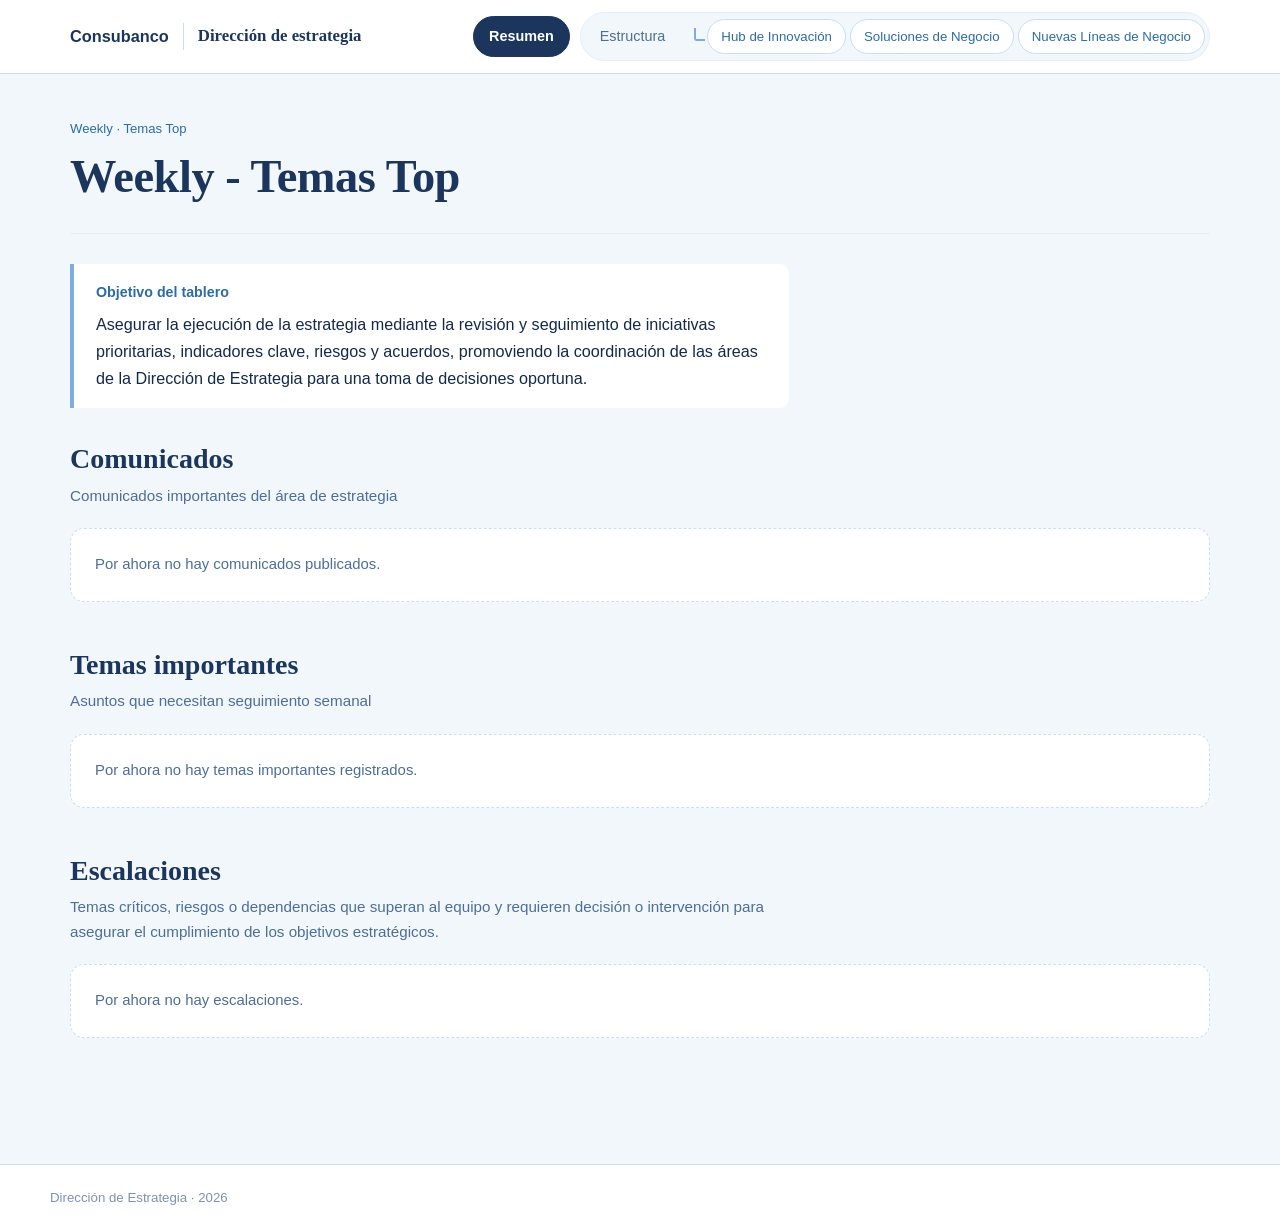
==== commit ec8d7b58: "index.html" ====
--- a/index.html
+++ b/index.html
@@ -44,6 +44,7 @@
 <script src="secciones/soluciones.js"></script>
 <script src="secciones/nuevas-lineas.js"></script>
 <script src="secciones/hub-innovacion.js"></script>
+<script src="secciones/gestion-estrategia.js"></script>
 
 <script>window.ARRANCAR();</script>
 </body>
--- a/estilos.css
+++ b/estilos.css
@@ -287,6 +287,7 @@
 
 .linea { list-style: none; margin: 0; padding: 0; }
 .linea li {
+list-style: none;
 display: grid; grid-template-columns: 110px 1fr; gap: 22px;
 padding: 20px 0; border-top: 1px solid var(--linea-sut);
 }
@@ -520,7 +521,7 @@
 .sub { font-size: .89rem; font-weight: 700; color: var(--azul); margin: 26px 0 12px; }
 .verbos { list-style: none; margin: 0; padding: 0; display: grid; gap: 1px;
 background: var(--linea); border: 1px solid var(--linea); border-radius: var(--radio-s); overflow: hidden; }
-.verbos li { background: var(--panel); padding: 12px 18px; display: grid;
+.verbos li { list-style: none; background: var(--panel); padding: 12px 18px; display: grid;
 grid-template-columns: 32px 118px 1fr; gap: 12px; align-items: baseline; }
 .verbos__n { font-family: var(--mono); font-size: .77rem; color: var(--tenue); }
 .verbos__v { font-weight: 700; color: var(--alerta); font-size: .93rem; }
@@ -532,7 +533,7 @@
 .disc__c p { font-size: .84rem; color: var(--suave); line-height: 1.55; }
 
 .cadena { list-style: none; margin: 0; padding: 0; display: flex; gap: 10px; flex-wrap: wrap; }
-.cadena li { flex: 1 1 165px; background: var(--horizonte-15); border-radius: var(--radio-s); padding: 13px 15px; }
+.cadena li { list-style: none; flex: 1 1 165px; background: var(--horizonte-15); border-radius: var(--radio-s); padding: 13px 15px; }
 .cadena li b { display: block; font-size: .85rem; color: var(--azul-fuerte); margin-bottom: 3px; }
 .cadena li span { font-size: .81rem; color: var(--suave); }
 
@@ -699,4 +700,235 @@
 .resp li { gap: 11px; }
 }
 
-
+/* =====================================================================
+HUB DE INNOVACIÓN
+Reutiliza organigrama, tipografía y paleta de las demás áreas;
+solo añade las piezas propias de esta sección.
+===================================================================== */
+
+/* Detalle bajo el nombre del líder en el organigrama */
+.org__lider-det {
+display: block; margin-top: 7px; padding-top: 7px;
+border-top: 1px solid rgba(255, 255, 255, .22);
+font-style: normal; font-size: .76rem; opacity: .9; line-height: 1.5;
+}
+/* Etiqueta de estado en la cabecera de una tarjeta del organigrama */
+.cel__et {
+display: block; margin-top: 4px;
+font-size: .66rem; font-weight: 700; color: var(--alerta); letter-spacing: .02em;
+}
+.cel__gente .persona__n b { display: block; font-weight: 700; color: var(--profundo); }
+
+/* Etapas del modelo de operación */
+.etapas { display: grid; gap: 15px; grid-template-columns: repeat(auto-fit, minmax(300px, 1fr)); align-items: start; }
+.etapa {
+background: var(--panel); border: 1px solid var(--linea-sut);
+border-top: 4px solid var(--horizonte);
+border-radius: var(--radio-s); padding: 18px 20px;
+}
+.etapa__cab { display: flex; align-items: baseline; gap: 11px; margin-bottom: 8px; }
+.etapa__n { font-family: var(--serif); font-size: 1.5rem; color: var(--naranja); line-height: 1; }
+.etapa__cab h4 { font-size: 1.12rem; font-family: var(--serif); font-weight: 600; color: var(--profundo); }
+.etapa__flujo {
+font-size: .8rem; font-weight: 600; color: var(--azul);
+background: var(--horizonte-15); border-radius: var(--radio-s);
+padding: 8px 12px; margin-bottom: 13px;
+}
+.etapa__lista { list-style: none; margin: 0; padding: 0; display: grid; gap: 8px; }
+.etapa__lista li {
+font-size: .88rem; color: var(--suave); line-height: 1.55;
+display: grid; grid-template-columns: 8px 1fr; gap: 11px; align-items: start;
+}
+.etapa__lista li::before {
+content: ""; width: 7px; height: 7px; margin-top: 7px;
+border-radius: 2px; background: var(--horizonte); transform: rotate(45deg);
+}
+.etapa__nota {
+margin-top: 14px; padding-top: 12px; border-top: 1px solid var(--linea-sut);
+display: grid; gap: 2px;
+}
+.etapa__nota b { font-size: .85rem; color: var(--profundo); }
+.etapa__nota span { font-size: .8rem; color: var(--suave); }
+
+/* Fichas de puesto */
+.fichas { display: grid; gap: 15px; grid-template-columns: repeat(auto-fit, minmax(330px, 1fr)); align-items: start; }
+.ficha { background: var(--panel); border: 1px solid var(--linea-sut); border-radius: var(--radio-s); overflow: hidden; }
+.ficha__cab {
+background: var(--profundo); color: #fff; padding: 15px 18px;
+display: grid; grid-template-columns: 38px 1fr; gap: 13px; align-items: center;
+}
+.ficha__ini {
+width: 36px; height: 36px; border-radius: 50%;
+background: rgba(255, 255, 255, .16);
+display: inline-flex; align-items: center; justify-content: center;
+font-size: .82rem; font-weight: 700;
+}
+.ficha__cab h5 { font-family: var(--serif); font-size: 1.05rem; font-weight: 600; line-height: 1.25; }
+.ficha__cab > div > span { font-size: .78rem; opacity: .85; }
+.ficha__et {
+grid-column: 1 / -1; font-size: .65rem; font-weight: 700;
+color: var(--horizonte-40); letter-spacing: .02em; line-height: 1.4;
+}
+.ficha__cuerpo { padding: 17px 19px; }
+.ficha__lema { font-size: .95rem; font-weight: 700; color: var(--profundo); margin-bottom: 7px; }
+.ficha__cuerpo > p { font-size: .87rem; color: var(--suave); line-height: 1.6; }
+.ficha__focos { list-style: none; margin: 13px 0 0; padding: 0; display: flex; gap: 6px; flex-wrap: wrap; }
+.ficha__focos li {
+font-size: .74rem; color: var(--azul);
+background: var(--horizonte-15); border: 1px solid var(--horizonte-40);
+border-radius: 999px; padding: 3px 11px;
+}
+.ficha__datos {
+list-style: none; margin: 14px 0 0; padding: 13px 0 0;
+border-top: 1px solid var(--linea-sut); display: grid; gap: 5px;
+}
+.ficha__datos li { font-size: .79rem; color: var(--suave); }
+.ficha .sub { margin: 18px 0 10px; }
+
+/* Responsabilidades dentro de una ficha: título + detalle */
+.resp--ficha li { grid-template-columns: 1fr; padding: 11px 15px; }
+.resp--ficha .resp__t { display: grid; gap: 2px; }
+.resp--ficha .resp__t b { font-size: .86rem; color: var(--profundo); }
+.resp--ficha .resp__t span { font-size: .83rem; color: var(--suave); line-height: 1.55; }
+
+/* Fábrica de ideas */
+.fabrica {
+display: flex; gap: 12px; flex-wrap: wrap; align-items: baseline;
+background: var(--panel); border: 1px solid var(--linea-sut);
+border-left: 4px solid var(--naranja);
+border-radius: 0 var(--radio-s) var(--radio-s) 0;
+padding: 15px 20px; margin-bottom: 24px;
+}
+.fabrica__t { font-weight: 700; color: var(--alerta); font-size: .95rem; }
+.fabrica span:last-child { font-size: .93rem; color: var(--texto); }
+
+/* Tres columnas: servimos a / buscamos / entregamos */
+.disc--3 { grid-template-columns: repeat(auto-fit, minmax(240px, 1fr)); margin-bottom: 8px; }
+.disc--3 .disc__t { color: var(--azul); text-transform: none; }
+
+/* En esta tabla la primera columna es el nombre, no un número de fila */
+.tabla-p--hub td:first-child { color: var(--texto); width: auto; min-width: 190px; }
+.tabla-p--hub th:nth-child(2), .tabla-p--hub td:nth-child(2) { min-width: 230px; }
+
+/* Portafolio: cifra clave y líderes */
+.ini__cifra { font-family: var(--serif); font-size: 1.12rem; color: var(--profundo); line-height: 1.2; }
+.lider {
+display: inline-block; font-size: .78rem; color: var(--profundo);
+background: var(--horizonte-15); border: 1px solid var(--horizonte-40);
+border-radius: 999px; padding: 2px 10px; margin: 0 5px 5px 0; white-space: nowrap;
+}
+
+/* Notas al pie de una lámina */
+.notas { list-style: none; margin: 14px 0 0; padding: 0; display: grid; gap: 5px; }
+.notas li { font-size: .79rem; color: var(--tenue); line-height: 1.5; }
+
+@media (max-width: 760px) {
+.ficha__cab { grid-template-columns: 32px 1fr; gap: 10px; }
+.ficha__ini { width: 31px; height: 31px; font-size: .74rem; }
+}
+
+/* =====================================================================
+TEMAS DEL ÁREA (recuadro lateral en Estructura)
+===================================================================== */
+.temas { list-style: none; margin: 0; padding: 0; display: grid; gap: 11px; }
+.temas li {
+list-style: none; font-size: .86rem; line-height: 1.55; color: var(--texto);
+display: grid; grid-template-columns: 8px 1fr; gap: 12px; align-items: start;
+}
+.temas__m {
+width: 7px; height: 7px; margin-top: 8px; flex: none;
+border-radius: 2px; background: var(--horizonte); transform: rotate(45deg);
+}
+.temas__vacio { font-size: .88rem; color: var(--suave); font-style: italic; }
+
+/* =====================================================================
+FUNCIOGRAMA · SOLUCIONES DE NEGOCIO
+===================================================================== */
+
+/* Liderazgo */
+.lider-box {
+background: var(--profundo); color: #fff;
+border-radius: var(--radio); padding: 20px 26px; margin-bottom: 24px;
+}
+.lider-box__p {
+display: block; font-size: .73rem; font-weight: 700;
+letter-spacing: .05em; text-transform: uppercase; opacity: .78;
+}
+.lider-box__n { display: block; font-family: var(--serif); font-size: 1.45rem; font-weight: 600; margin: 4px 0 7px; }
+.lider-box__r { display: block; font-size: .88rem; opacity: .9; line-height: 1.55; max-width: 92ch; }
+
+/* Propósito */
+.proposito {
+background: var(--panel); border: 1px solid var(--linea-sut);
+border-left: 4px solid var(--horizonte);
+border-radius: 0 var(--radio-s) var(--radio-s) 0;
+padding: 17px 22px; margin-bottom: 34px;
+font-size: .98rem; line-height: 1.65; max-width: 100ch;
+}
+
+/* 01 · Funciones del área */
+.funcs { display: grid; gap: 15px; grid-template-columns: repeat(auto-fit, minmax(250px, 1fr)); align-items: start; }
+.func {
+background: var(--panel); border: 1px solid var(--linea-sut);
+border-top: 4px solid var(--horizonte);
+border-radius: var(--radio-s); padding: 18px 20px;
+display: flex; flex-direction: column; gap: 12px;
+}
+.func h4 { font-size: 1.02rem; font-weight: 700; color: var(--profundo); line-height: 1.35; }
+.func__lista { list-style: none; margin: 0; padding: 0; display: grid; gap: 9px; }
+.func__lista li {
+list-style: none; font-size: .88rem; color: var(--suave); line-height: 1.55;
+display: grid; grid-template-columns: 7px 1fr; gap: 11px; align-items: start;
+}
+.func__lista li::before {
+content: ""; width: 6px; height: 6px; margin-top: 8px;
+border-radius: 50%; background: var(--horizonte);
+}
+.func__part {
+margin-top: auto; padding-top: 12px; border-top: 1px solid var(--linea-sut);
+font-size: .78rem; font-weight: 700; color: var(--azul);
+}
+
+/* 02 · Ámbitos de atención */
+.ambitos { display: grid; gap: 15px; grid-template-columns: repeat(auto-fit, minmax(290px, 1fr)); align-items: start; }
+.ambito {
+background: var(--panel); border: 1px solid var(--linea-sut);
+border-radius: var(--radio-s); padding: 18px 20px;
+}
+.ambito h4 {
+font-size: 1.02rem; font-weight: 700; color: var(--profundo);
+padding-bottom: 11px; margin-bottom: 12px; border-bottom: 1px solid var(--linea-sut);
+}
+.ambito__gente { list-style: none; margin: 0; padding: 0; display: grid; gap: 9px; }
+.ambito__gente li { list-style: none; display: grid; grid-template-columns: 58px 1fr; gap: 12px; align-items: start; }
+.ambito__n { font-size: .88rem; line-height: 1.4; }
+.ambito__sub { display: block; font-size: .76rem; color: var(--suave); }
+
+/* UX/UI transversal */
+.transversal {
+margin-top: 16px; background: var(--horizonte-15);
+border: 1px solid var(--horizonte-40); border-radius: var(--radio-s);
+padding: 17px 20px;
+}
+.transversal__t { font-size: .95rem; font-weight: 700; color: var(--profundo); margin-bottom: 11px; }
+.transversal__t span {
+font-weight: 700; font-size: .72rem; color: var(--azul);
+letter-spacing: .04em; text-transform: uppercase; margin-left: 8px;
+}
+.transversal__gente { list-style: none; margin: 0; padding: 0; display: flex; gap: 28px; flex-wrap: wrap; }
+.transversal__gente li { list-style: none; font-size: .88rem; }
+.transversal__gente b { color: var(--profundo); }
+.transversal__gente span { color: var(--suave); }
+.transversal__gente b::after { content: " · "; color: var(--suave); font-weight: 400; }
+
+/* Carga por persona: ámbito sin proyectos */
+.pcard__vacio {
+margin-top: 13px; padding-top: 13px; border-top: 1px solid var(--linea-sut);
+font-size: .85rem; color: var(--suave); font-style: italic;
+}
+
+@media (max-width: 760px) {
+.lider-box { padding: 16px 18px; }
+.ambito__gente li { grid-template-columns: 52px 1fr; gap: 9px; }
+.transversal__gente { gap: 12px; }
+}
